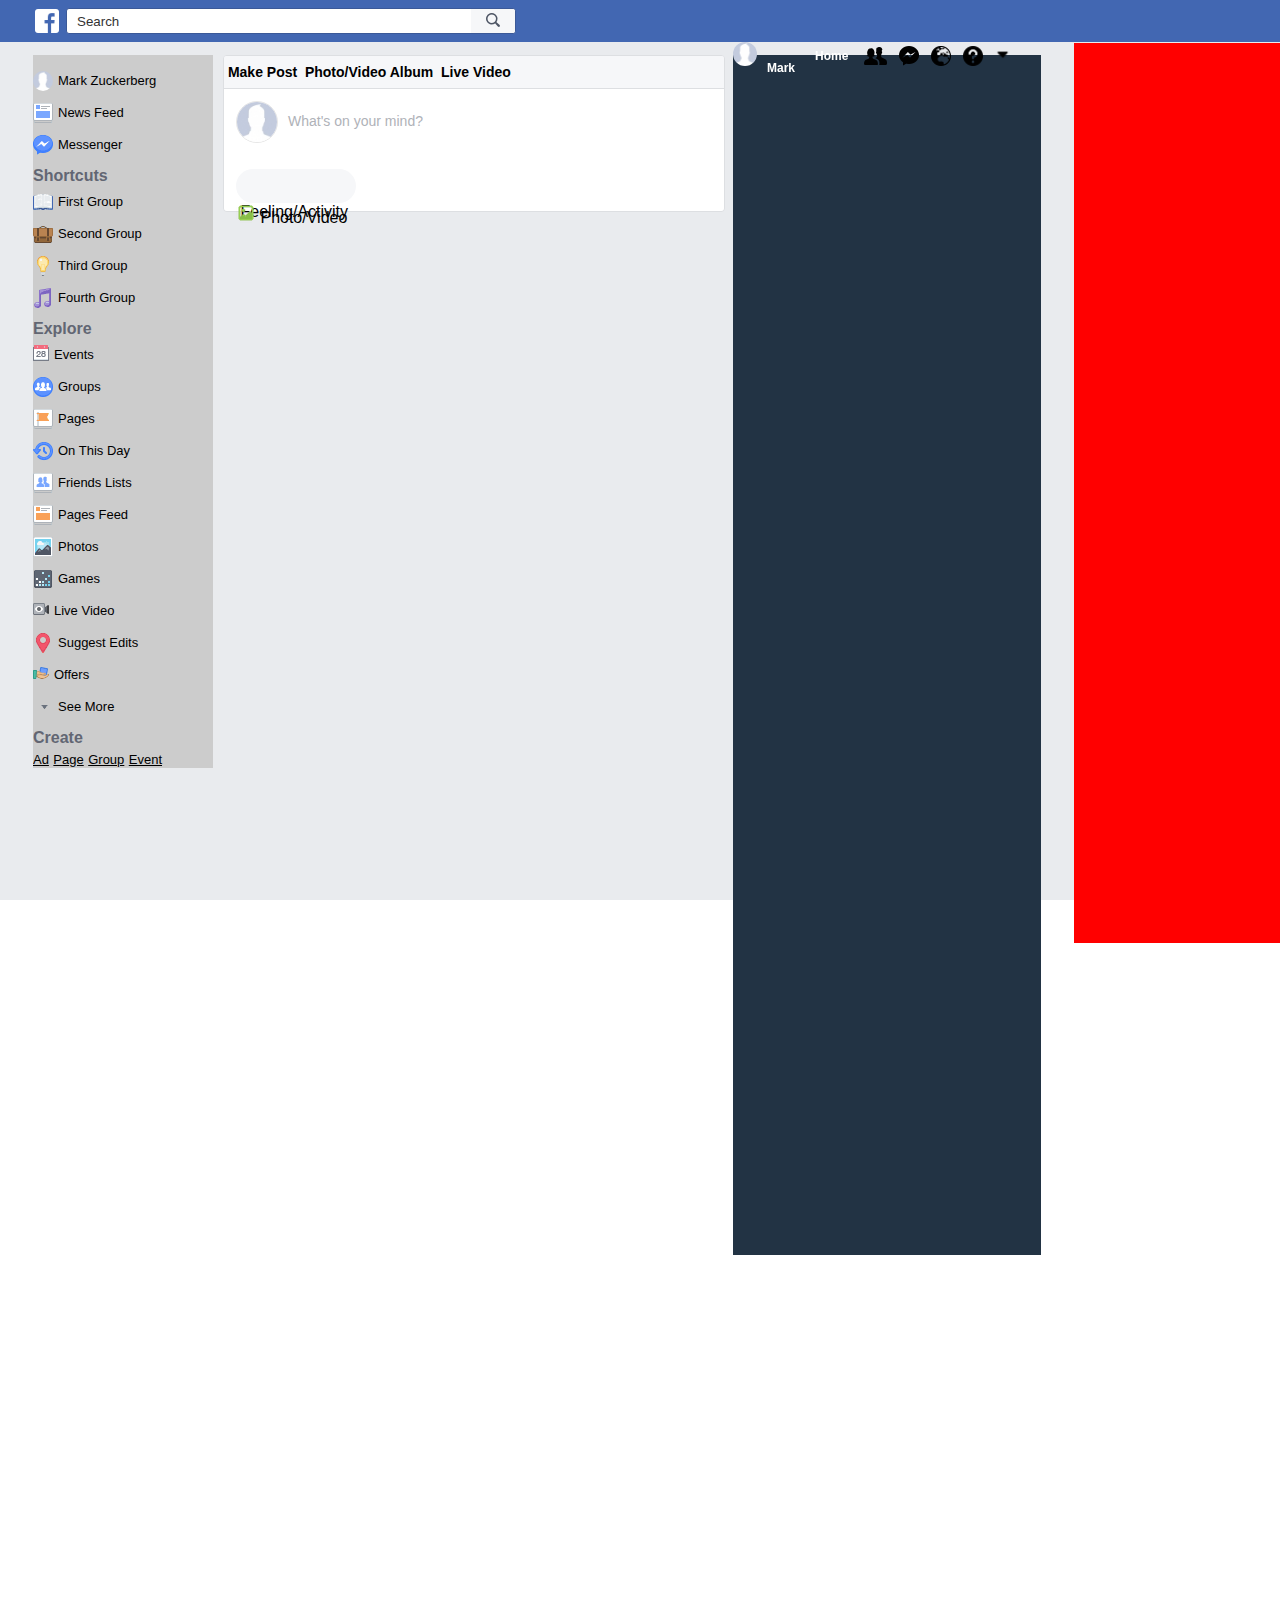
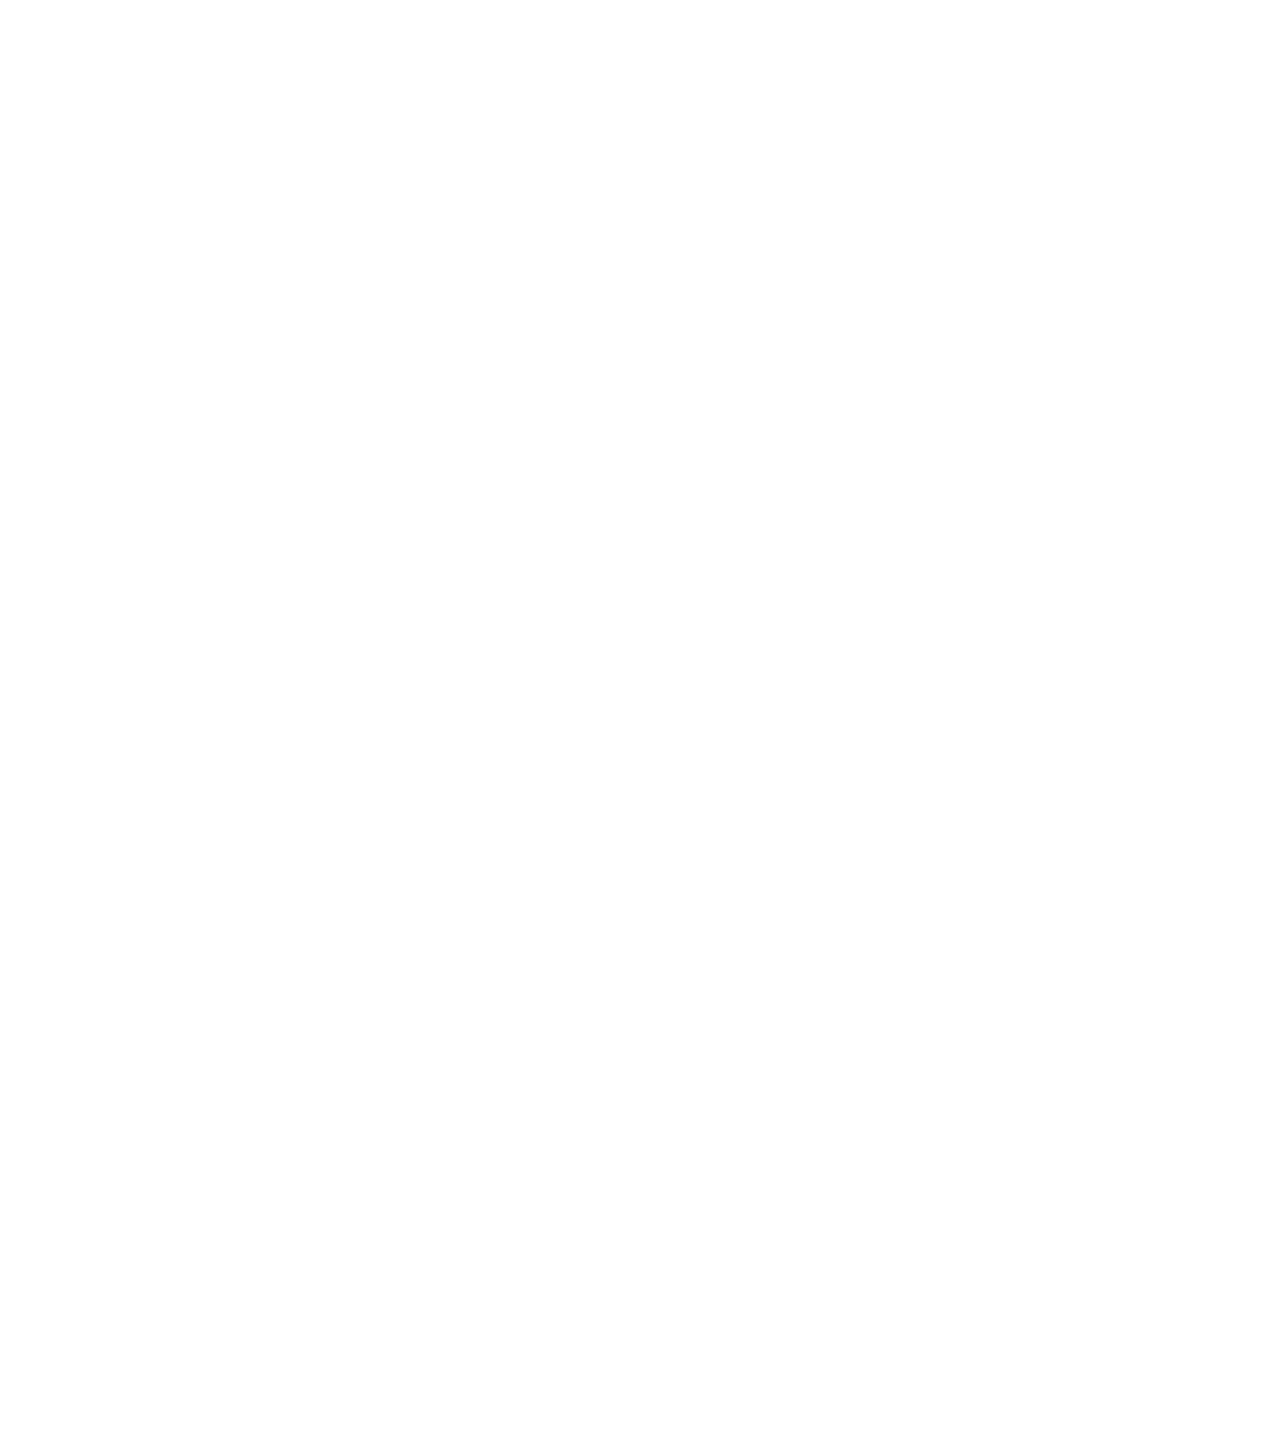
==== index.html @ d9927708 "Added styles to post composer" ====
﻿<!DOCTYPE html>
<html lang='en'>
<head>
  <link rel="stylesheet" type="text/css" href="styles/styles.css">
  <meta charset='UTF-8' />
  <script src="https://ajax.googleapis.com/ajax/libs/jquery/3.3.1/jquery.min.js"></script>  
  <title>Facebook Homepage</title>
</head>
<body onscroll="fixBlock()">
  <div class='page'>
    <div class='top-panel'>
      <div class='top-panel-wrapper'>
        <div class='top-panel-wrapper__content'>
          <div class='top-panel-wrapper__content-logo-search'>
            <div class="fb-icon">
              <div class='fb-icon-wrapper'>
                <a href="index.html">
                  <img id="FacebookLogo" class="icons" src='images/facebook_icon.png' />
                </a>
              </div>
            </div>
            <div class="search-bar">
              <div class='search-bar-wrapper'>
              <form>
                <input id="SearchField" type="text" class='search-bar__input' name="searchbar" value="Search">
                <button type="submit" id="SearchButton" class='search-bar__button'>
                  <img id="SearchIcon" src='images/search_icon.png' />
                </button>
              </form>
            </div>
          </div>
          </div>
          <div class="social">
            <div class='block-data'>
              <a href="profile.html" style="float: left;">
                <span class='profile'>
                  <img id="ProfilePhoto" class="profile-picture top-panel__profile-picture" src='images/profile_icon.jpg' />
                  <p id="ProfileName" class="top-panel__labels">Mark</p>
                </span>
              </a>
              <a href="index.html" class="top-panel__labels">
                Home
              </a>
            </div>
            <div id='ProfileConnections' class='block-data'>
              <img id="FriendsIcon" class="social-icons" src='images/friends_icon.png' />
              <img id="MessengerIcon" class="social-icons" src='images/messenger_icon.png' />
              <img id="NotificationsIcon" class="social-icons" src='images/notifications_icon.png' />
            </div>
            <div id='AdditionalInfo' class='block-data'>
              <img id="QuickHelpIcon" class="social-icons" src='images/help_icon.png' />
              <img id="TriangleIcon" class="social-icons" src='images/triangle_icon.png' />
            </div>
          </div>
        </div>
      </div>
    </div>
    <div class="page-wrapper">
      <div class="page-main">
        <div class="page-holder">
          <div class='side-menu'>
            <div class='side-menu-wrapper'>
              <div>
                <a href="profile.html">
                  <span class='profile'>
                    <img id="MenuProfilePhoto" class="profile-picture side-menu__profile-picture" src='images/profile_icon.jpg' />
                    <p id="ProfileFullName" class="side-menu__profile-name">Mark Zuckerberg</p>
                  </span>
                </a>
              </div>
              <div>
                <div class='news-feed'>
                  <a href="index.html">
                    <span class='side-menu__image-text-bundle'>
                      <img id="NewsFeedImg" src='images/news_feed_icon.png' />
                      <p id="NewsFeedTitle">News Feed</p>
                    </span>
                  </a>
                </div>
                <div class='side-menu__messenger'>
                  <a href="messenger.html">
                    <span class='side-menu__image-text-bundle'>
                      <img id="SideMenuMessengerImg" src='images/messenger_coloured_icon.png' />
                      <p id="SideMenuMessengerTitle">Messenger</p>
                    </span>
                  </a>
                </div>
              </div>
              <div class='groups'>
                <h4>Shortcuts</h4>
                <a href="group1.html">
                  <span class='side-menu__image-text-bundle'>
                    <img id="FirstGroupImg" src='images/first_group_icon.png' />
                    <p id="FirstGroupName">First Group</p>
                  </span>
                </a>
                <a href="group2.html">
                  <span class='side-menu__image-text-bundle'>
                    <img id="SecondGroupImg" src='images/second_group_icon.png' />
                    <p id="SecondGroupName">Second Group</p>
                  </span>
                </a>
                <a href="group3.html">
                  <span class='side-menu__image-text-bundle'>
                    <img id="ThirdGroupImg" src='images/third_group_icon.png' />
                    <p id="ThirdGroupName">Third Group</p>
                  </span>
                </a>
                <a href="group4.html">
                  <span class='side-menu__image-text-bundle'>
                    <img id="FourthGroupImg" src='images/fourth_group_icon.png' />
                    <p id="FourthGroupName">Fourth Group</p>
                  </span>
                </a>
              </div>
              <div class='explore'>
                <h4>Explore</h4>
                <a href="events.html">
                  <span class='side-menu__image-text-bundle'>
                    <img id="EventsImg" src='images/events_icon.png' />
                    <p id="EventsTitle">Events</p>
                  </span>
                </a>
                <a href="groups.html">
                  <span class='side-menu__image-text-bundle'>
                    <img id="GroupsImg" src='images/groups_icon.png' />
                    <p id="GroupsTitle">Groups</p>
                  </span>
                </a>
                <a href="pages.html">
                  <span class='side-menu__image-text-bundle'>
                    <img id="PagesImg" src='images/pages_icon.png' />
                    <p id="PagesTitle">Pages</p>
                  </span>
                </a>
                <a href="onthisday.html">
                  <span class='side-menu__image-text-bundle'>
                    <img id="OnThisDayImg" src='images/on_this_day_icon.png' />
                    <p id="OnThisDayTitle">On This Day</p>
                  </span>
                </a>
                <a href="friendslists.html">
                  <span class='side-menu__image-text-bundle'>
                    <img id="FriendsListsImg" src='images/friends_list_icon.png' />
                    <p id="FriendsListsTitle">Friends Lists</p>
                  </span>
                </a>
                <a href="pagesfeed.html">
                  <span class='side-menu__image-text-bundle'>
                    <img id="PagesFeedImg" src='images/pages_feed_icon.png' />
                    <p id="PagesFeedTitle">Pages Feed</p>
                  </span>
                </a>
                <a href="photos.html">
                  <span class='side-menu__image-text-bundle'>
                    <img id="PhotosImg" src='images/photos_icon.png' />
                    <p id="PhotosTitle">Photos</p>
                  </span>
                </a>
                <a href="games.html">
                  <span class='side-menu__image-text-bundle'>
                    <img id="GamesImg" src='images/games_icon.png' />
                    <p id="GamesTitle">Games</p>
                  </span>
                </a>
                <a href="livevideo.html">
                  <span class='side-menu__image-text-bundle'>
                    <img id="LiveVideoImg" src='images/live_video_icon.png' />
                    <p id="LiveVideoTitle">Live Video</p>
                  </span>
                </a>
                <a href="suggestedits.html">
                  <span class='side-menu__image-text-bundle'>
                    <img id="SuggestEditsImg" src='images/suggest_edits_icon.png' />
                    <p id="SuggestEditsTitle">Suggest Edits</p>
                  </span>
                </a>
                <a href="offers.html">
                  <span class='side-menu__image-text-bundle'>
                    <img id="OffersImg" src='images/offers_icon.png' />
                    <p id="OffersTitle">Offers</p>
                  </span>
                </a>
                <a href="">
                  <span class='side-menu__image-text-bundle'>
                    <img id="SeeMoreImg" src='images/triangle_menu_icon.png' />
                    <p id="SeeMoreTitle">See More</p>
                  </span>
                </a>
              </div>
              <div class='create'>
                <h4>Create</h4>
                <span>
                  <a href="createad.html">Ad</a>
                </span>
                <span>
                  <a href="createpage.html">Page</a>
                </span>
                <span>
                  <a href="creategroup.html">Group</a>
                </span>
                <span>
                  <a href="createevent.html">Event</a>
                </span>
              </div>
            </div>
          </div>
          <div class="scrollable-content">
            <div class='timeline'>
              <div id='PostComposer' class='post-composer'>
                <div id='ComposerBar'class='post-composer__top-bar'>
                  <span class='composertypes'>
                    <img id='MakePostImg' src='' />
                    <span id='MakePostTitle'>Make Post</span>
                  </span>
                  <span class='composertypes'>
                    <img id='PhotoVideoPostImg' src='' />
                    <span id='PhotoVideoPostTitle'>Photo/Video Album</span>
                  </span>
                  <span class='composertypes'>
                    <img id='LiveVideoPostImg' src='' />
                    <span id='LiveVideoPostTitle'>Live Video</span>
                  </span>
                </div>
                <div id='ComposerBody' class='post-composer__body'>
                  <div id='ComposerBodyTop' class='post-composer__body-top'>
                    <div id='ComposerProfilePicture' class='post-composer__body_profile-picture-holder'>
                      <a href="profile.html">
                        <img src="images/profile_icon.jpg" class='profile-picture post-composer__body_profile-picture' alt="profile_icon">
                      </a>
                    </div>
                    <div id='ComposerInput' class='post-composer__body-top__input'>
                      <div id='ComposerInputInitText' class='post-composer__body-top__input-wrapper'>
                        What's on your mind?
                      </div>
                      <div>
                      </div>
                    </div>
                  </div>
                  <div id='ComposerBodyBottom' class='post-composer__body-bottom'>
                    <div class='post-composer__body-bottom-wrapper'>
                      <div class='post-composer__body-bottom_photos-input'> 
                        <div class='post-composer__body-bottom_elem'>
                          <button id="ChoosePhotoVideoButton" class='post-composer__body-bottom_button' type="file" accept="video/*,  image/*"></button>
                            <span id='ChoosePhotoVideo'>
                              <img id='ChoosePhotoVideoImg' class='post-composer__body-bottom_button-img' src='images/image_icon.png' />
                              <span id='ChoosePhotoVideoTitle'>Photo/Video</span>
                            </span>
                          </button>
                        </div>
                      </div>
                      <div class='composerbottomtypes'>
                        <span id='ChooseFeelingActivity'>
                          <img id='ChooseFeelingActivityImg' src='' />
                          <span id='ChooseFeelingActivityTitle'>Feeling/Activity</span>
                        </span>
                      </div>
                      <div class='composerbottomtypes'>
                        <span id='ChooseElse'>
                          <img id='ChooseElseImg' src='' />
                        </span>
                      </div>
                    </div>
                  </div>
                </div>
              </div>
            </div>
            <div class="commercials">
              <div class="commercials-wrapper">
              </div>
            </div>
          </div>
        </div>
      </div>
      <div class='page-chat'>
      </div>
    </div>
  </div>
  <script type="text/javascript" src="scripts.js"></script>  
</body>
</html>
---- styles/styles.css ----
html, body{
	margin: 0;
	padding: 0;
	height: 100%;
	width: 100%;
	left:0;
	right: 0;
	top: 0;
	bottom: 0;
	color: black;
	font-family: Helvetica, Arial, sans-serif;	
}

.page{
	width: 100%;
	height: 100%;
	position: absolute;
	background-color: #e9ebee;
}

.top-panel{
	height: 42px;
	width: 100%;
	background-color: #4267b2;
	position: fixed;
	z-index: 10;
	
}

.top-panel-wrapper{
	height: 42px;	
	padding-right: 206px;
}

.top-panel-wrapper__content{
	margin: 0 auto;
	height: 42px;
	width: 1008px;
}

.top-panel-wrapper__content-logo-search{
	position: relative;
	display: block;
	width: calc( 1008px - 308px );
	height: 42px;
}

.fb-icon{
	float: left;	
	position: relative;
	display: block;
	margin: 7px 5px 7px 0;
}

.fb-icon img{
	margin: 2px;
	width: 24px;
	height: 24px;
}

.search-bar{	
	float: left;
	display: block;
	width: calc( 1008px - 308px - 32px - 1px );
}

.search-bar-wrapper{
	margin-top: 0;
	margin-left: 0;
	padding-left: 5px;
	padding-right: 46px;
	height: 26px;
	width: auto;
	min-width: 150px;
	max-width: 450px;
	background-color: #fff;
	border: 1px solid #3b5998;
	border-radius: 3px;
	box-sizing: border-box;
	overflow: hidden;
	position: relative;
	top: 8px;
}

.search-bar__input{
	position: relative;
	display: block;
	height: 24px;	
	cursor: text;
	overflow: hidden;
	padding: 0;
	border: none;
	top: 0;
	bottom: 0;
	left: 0;
	width: 100%;
	text-indent: 5px;
	color: #333;
	
}

.search-bar__button{
	position: absolute;
	display: block;
	height: 24px;
	padding: 0 15px;
	border: none;
	border-radius: 0 2px 2px 0;
	cursor: pointer;
	right: 0;
	top: 0;
	bottom: 0;
	background: #f6f7f9;
}

.icons{
	border-radius: 3px
}

.social{
	float: right;
	position: relative;
	display: block;
	width: 308px;
	height: 42px;
	top: 0;
	right: 0;
}

.profile-picture{
	float: left;
	display: block;
	position: relative;
	border-radius: 50%;	
}

.top-panel__profile-picture{
	width: 24px;
	height: 24px;
}

.social-icons{
	float: left;
	border-radius: 3px;
	padding-left: 6px;
	padding-right: 6px;
	padding-top: 4px;
	position: relative;
	vertical-align: middle;
}

.profile-name{
	font-size: 16px;
	display: inline;
	color: white;
}

.top-panel__labels{
	float: left; 
	color: white;
  display: inline-block;
  font-size: 12px;
  font-weight: bold;
  height: 27px;
  line-height: 28px;
  padding: 0 10px 1px;
  text-decoration: none;
}

.profile{
	width: 100%;
  display: inline-block;
}

.block-data{
	float: left;
	display: inline-block;
}

.side-menu{
	position: relative;
	width: 180px;
	display: block;
}

.side-menu-wrapper{
	width:180px;
	padding-top: 12px;
	position: fixed;
	background: #ccc;
	float: left;
}

.side-menu__profile{
	height: 28px;
}

.side-menu-wrapper img{
	float: left;
	display: inline;
	padding-top: 4px;
	padding-bottom: 4px;
}

.side-menu-wrapper p{
	display: table-cell;
	text-align: center;	
	vertical-align: middle;
	margin: 0;
	padding-left: 5px;
	line-height: 28px;	
	font-size: 13px;
}

.side-menu-wrapper a{
	color: black;
	font-size: 13px;
}

.side-menu-wrapper h4{
	margin: 0;
	line-height: 17px;
	padding-top: 4px;
	padding-bottom: 4px;
	color: #626673;
}

.side-menu__profile-picture{
	width: 20px;
	height: 20px;
}

.side-menu__image-text-bundle{
	width: 100%;
  display: inline-block;
}

.main-content{
	border-left: 0;
}

.page-chat{
	top: 43px;
	height: 100%;
	width: 206px;
	background: red;
	display: block;
	position: fixed !important;
	right: 0;
}

.page-wrapper{
	padding-top: 43px;
	padding-right: 206px;	
	height: 100%;
}

.page-main{
	height: 100%;
	margin: 0 auto;
	width: 1008px !important;
	display: block;
}

.page-holder{
	display: block;
	position: relative;
	margin-top: 12px;
}

.scrollable-content{
	position: absolute;
	left: 180px;
	top: 0;	
	width: 828px;
}

.commercials{
	width: 308px;
	float: left;
	display: block;	
}

.commercials-wrapper{
	width: 308px;
	height: 1200px;
	background: #234;
}

.timeline{
	width: 500px;
	height: 3000px;
	float: left;
	margin: 0 10px;
}

.post-composer{
	position: relative;
	display: block;
	width: 500px;
	height: 155px;
	border: 1px solid #dddfe2;
	border-radius: 4px;
	top: 0;
	margin-bottom: 10px;
}

.post-composer__top-bar{
	display: block;
	position: relative;
	padding: 8px 0;
	width: 100%;
	height: 16px;
	border-radius: 2px 2px 0 0;
	font-weight: bold;
	font-size: 14px;
	background-color: #f6f7f9;
	border-bottom: 1px solid #dddfe2;
}

.post-composer__body{
	display: block;
	position: relative;
	width: 100%;
	height: calc( 155px - 33px );
	margin: 0;
	padding: 0;
	border-radius: 0 0 3px 3px;
	background-color: white; 
}

.post-composer__body-top{
	display: block;
	position: relative;
	width: 100%;
	height: 72px;
	margin: 0;
	padding: 0;
}

.post-composer__body_profile-picture-holder{
	float: left;
	display: block;
	position: relative;
	width: 40px;
	height: 40px;
	margin: 12px 0 0 12px;	
}

.post-composer__body_profile-picture{
	display: block;
	position: relative;
	width: 40px;
	height: 40px;
	border: 1px solid rgba(0, 0, 0, .1);
}

.fix-commercials-wrapper{
	position: fixed;
	top: calc( 100% - 1200px );
}

.post-composer__body-top__input{
	float: left;
	display: block;
	position: relative;
	height: 100%;
	width: calc( 500px - 40px - 12px );
	right: 0;
}

.post-composer__body-top__input-wrapper{
	font-size: 14px;
	height: calc( 72px - 23px - 12px);
	line-height: 18px;
	padding: 23px 12px 12px 12px;
	color: #afb2b8;
	cursor: text;
}

.post-composer__body-bottom{
	display: block;
	position: relative;
	width: 100%;
	height: calc( 155px - 33px - 72px );
}

.post-composer__body-bottom-wrapper{
	display: block;
	position: relative;
	margin: 0 auto;
	padding: 8px 0;
	height: calc( 155px - 33px - 72px - 8px - 8px);
	width: calc( 500px - 12px - 12px );
}

.post-composer__body-bottom_elem{
	display: block;
	position: relative;
}

.post-composer__body-bottom_button{
	position: relative;
	display: block;
	height: 34px;
	width: 100%;
	border-radius: 18px;
	border: none;
	cursor: pointer;
	top: 0;
	bottom: 0;
	background: #f6f7f9;
}

.post-composer__body-bottom_photos-input{
	display: block;
	position: relative;
	height: 34px;
	width: 120px;
}

.post-composer__body-bottom_button-img{

}

@media screen and (max-width: 1238px){
	.page-chat{
		display: none;
	}
	.page-main{
		padding-right: 0;
	}
	.page-wrapper{
		padding-right: 0;
	}
	.top-panel-wrapper{
		padding-right: 0;		
	}
}


@media screen and (max-width: 1008px){
	.side-menu-wrapper{
		position: relative;;
	}
	.commercials-wrapper{
		position: relative;;
	}
}
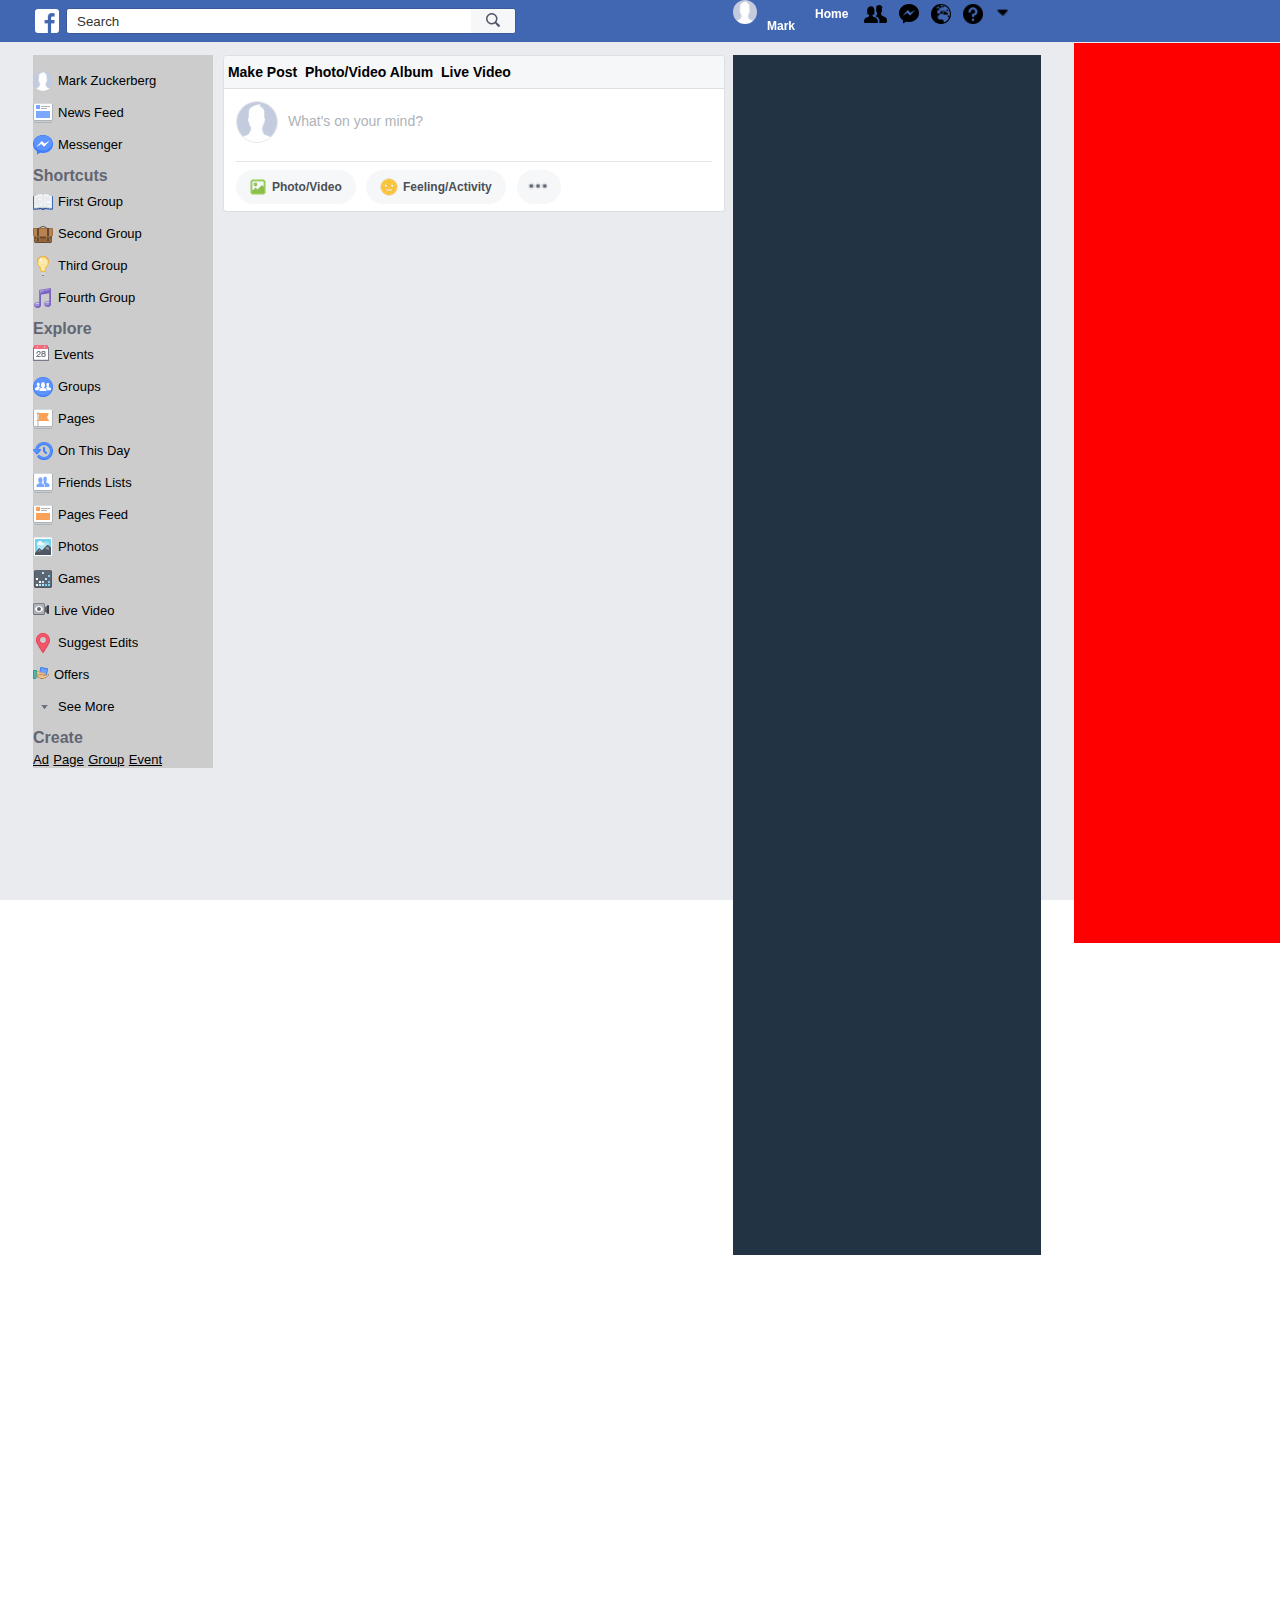
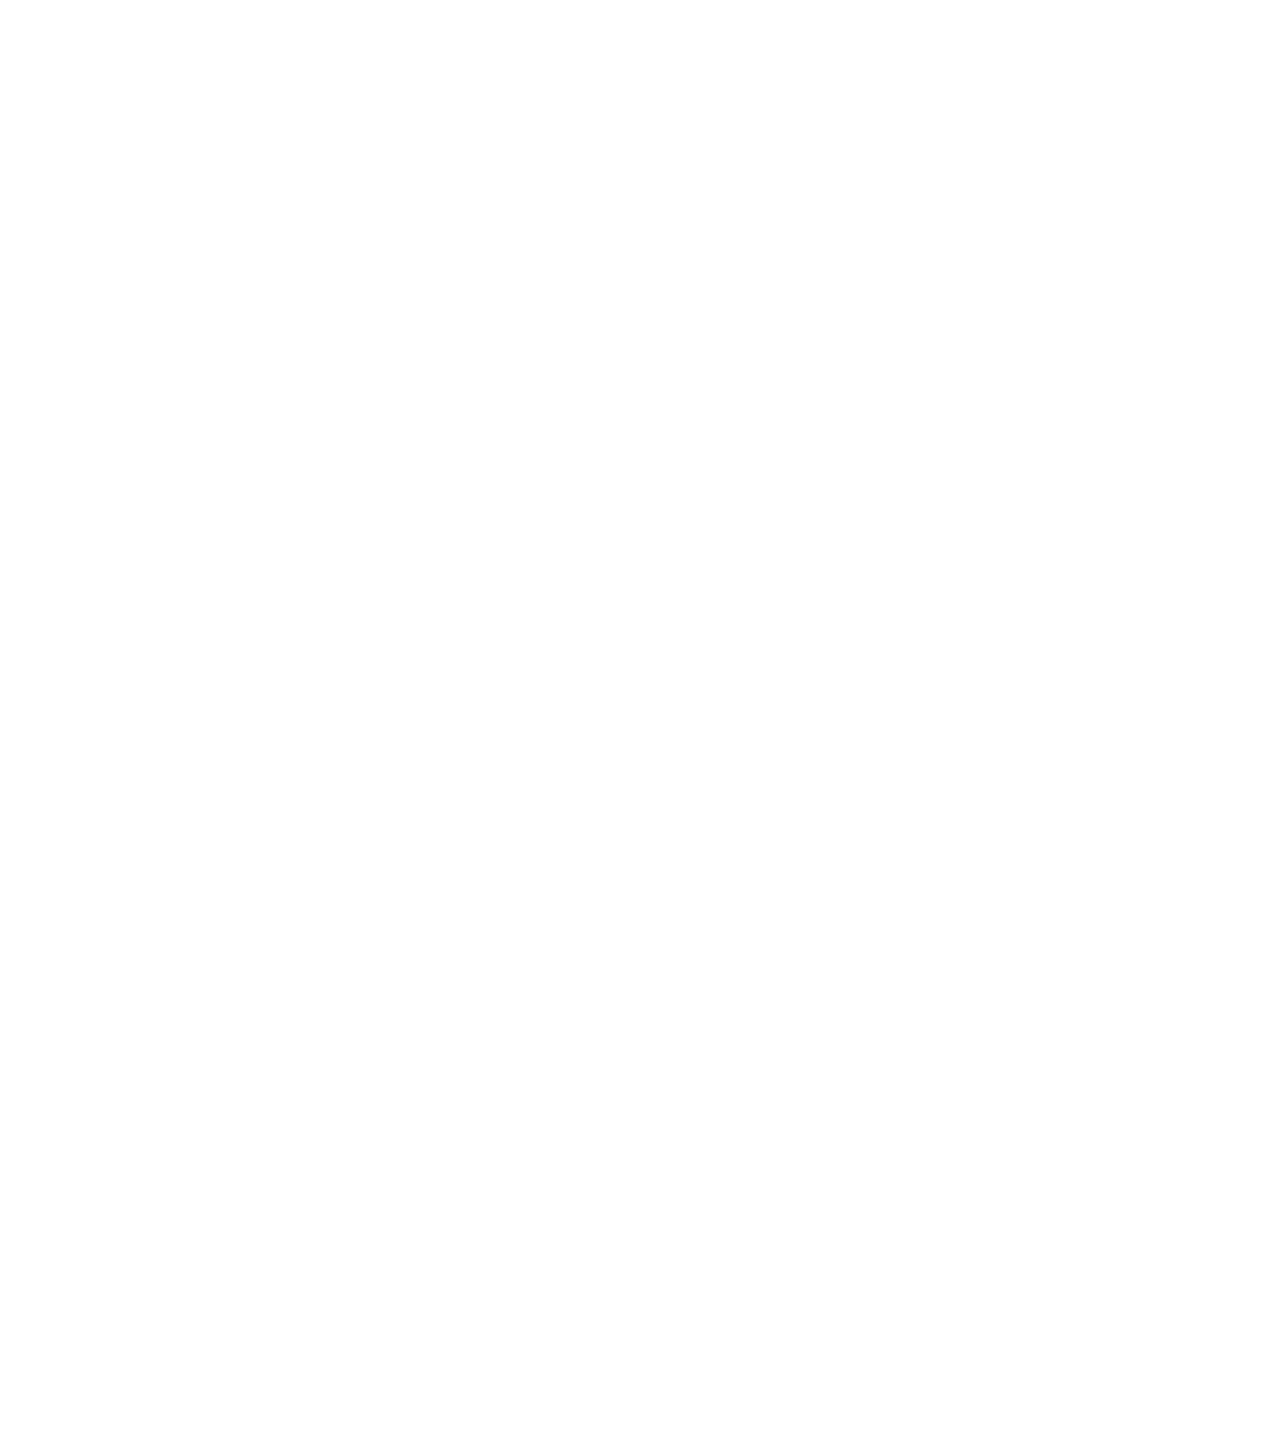
==== commit b8e13f1c: "Added feeling icon" ====
--- a/index.html
+++ b/index.html
@@ -241,24 +241,32 @@
                     <div class='post-composer__body-bottom-wrapper'>
                       <div class='post-composer__body-bottom_photos-input'> 
                         <div class='post-composer__body-bottom_elem'>
-                          <button id="ChoosePhotoVideoButton" class='post-composer__body-bottom_button' type="file" accept="video/*,  image/*"></button>
-                            <span id='ChoosePhotoVideo'>
+                          <button id="ChoosePhotoVideoButton" class='post-composer__body-bottom_button' type="file" accept="video/*,  image/*">
+                            <span id='ChoosePhotoVideo' class='post-composer__body-bottom_button-content'>
                               <img id='ChoosePhotoVideoImg' class='post-composer__body-bottom_button-img' src='images/image_icon.png' />
-                              <span id='ChoosePhotoVideoTitle'>Photo/Video</span>
+                              <span id='ChoosePhotoVideoTitle' class='post-composer__body-bottom_button-text' >Photo/Video</span>
                             </span>
                           </button>
                         </div>
                       </div>
-                      <div class='composerbottomtypes'>
-                        <span id='ChooseFeelingActivity'>
-                          <img id='ChooseFeelingActivityImg' src='' />
-                          <span id='ChooseFeelingActivityTitle'>Feeling/Activity</span>
-                        </span>
-                      </div>
-                      <div class='composerbottomtypes'>
-                        <span id='ChooseElse'>
-                          <img id='ChooseElseImg' src='' />
-                        </span>
+                      <div class='post-composer__body-bottom_feelings-input'>
+                        <div class='post-composer__body-bottom_elem'>
+                          <button id="ChooseFeelingActivityButton" class='post-composer__body-bottom_button'>
+                            <span id='ChooseFeelingActivity' class='post-composer__body-bottom_button-content'>
+                              <img id='ChooseFeelingActivityImg' class='post-composer__body-bottom_button-img' src='images/feeling_icon.png' />
+                              <span id='ChooseFeelingActivityTitle' class='post-composer__body-bottom_button-text' >Feeling/Activity</span>
+                            </span>
+                          </button>
+                        </div>
+                      </div>
+                      <div class='post-composer__body-bottom_else-input'>
+                        <div class='post-composer__body-bottom_elem'>
+                            <button id="ChooseElseButton" class='post-composer__body-bottom_button'>
+                              <span id='ChooseElse' class='post-composer__body-bottom_button-content'>
+                                <img id='ChooseElseImg' class='post-composer__body-bottom_button-img' src='images/dots_icon.png' />
+                              </span>
+                            </button>
+                          </div>
                       </div>
                     </div>
                   </div>
--- a/styles/styles.css
+++ b/styles/styles.css
@@ -36,6 +36,7 @@
 	margin: 0 auto;
 	height: 42px;
 	width: 1008px;
+	position: relative;
 }
 
 .top-panel-wrapper__content-logo-search{
@@ -118,12 +119,11 @@
 }
 
 .social{
-	float: right;
-	position: relative;
+	position: absolute;
 	display: block;
 	width: 308px;
 	height: 42px;
-	top: 0;
+	top: 0px;
 	right: 0;
 }
 
@@ -392,15 +392,51 @@
 	padding: 8px 0;
 	height: calc( 155px - 33px - 72px - 8px - 8px);
 	width: calc( 500px - 12px - 12px );
+	border-top: 1px solid rgba(0, 0, 0, .1);
+}
+
+.post-composer__body-bottom_photos-input{
+	display: inline-block;
+	position: relative;
+	height: 34px;
+	width: 120px;
+	margin-right: 6px;
+}
+
+.post-composer__body-bottom_feelings-input{
+	display: inline-block;
+	position: relative;
+	height: 34px;
+	width: 140px;
+	margin-right: 6px;
+}
+
+.post-composer__body-bottom_else-input{
+	display: inline-block;
+	position: relative;
+	height: 34px;
+	width: 44px;
+	margin-right: 6px;
 }
 
 .post-composer__body-bottom_elem{
 	display: block;
 	position: relative;
+	height: 100%;
+	width: 100%;
+}
+
+.post-composer__body-bottom_button-content{
+	display: block;
+	position: absolute;
+	height: 100%;
+	width: calc( 100% - 6px - 6px - 10px );
+	top: 0;
+	left: 10px;
 }
 
 .post-composer__body-bottom_button{
-	position: relative;
+	position: absolute;
 	display: block;
 	height: 34px;
 	width: 100%;
@@ -412,15 +448,25 @@
 	background: #f6f7f9;
 }
 
-.post-composer__body-bottom_photos-input{
-	display: block;
-	position: relative;
+.post-composer__body-bottom_button-img{
+	display: inline-block;
+	position: relative;
+	height: 20px;
+	width: 20px;
+	top: calc( (34px - 20px) / 2 - 1px );
+}
+.post-composer__body-bottom_button-text{
+	display: inline-block;
 	height: 34px;
-	width: 120px;
-}
-
-.post-composer__body-bottom_button-img{
-
+	line-height: 34px;
+	box-sizing: border-box;
+    color: #4b4f56;
+    font-weight: 600;
+    overflow: hidden;
+    text-overflow: ellipsis;
+    vertical-align: middle;
+    white-space: nowrap;
+	font-size: 12px; 
 }
 
 @media screen and (max-width: 1238px){
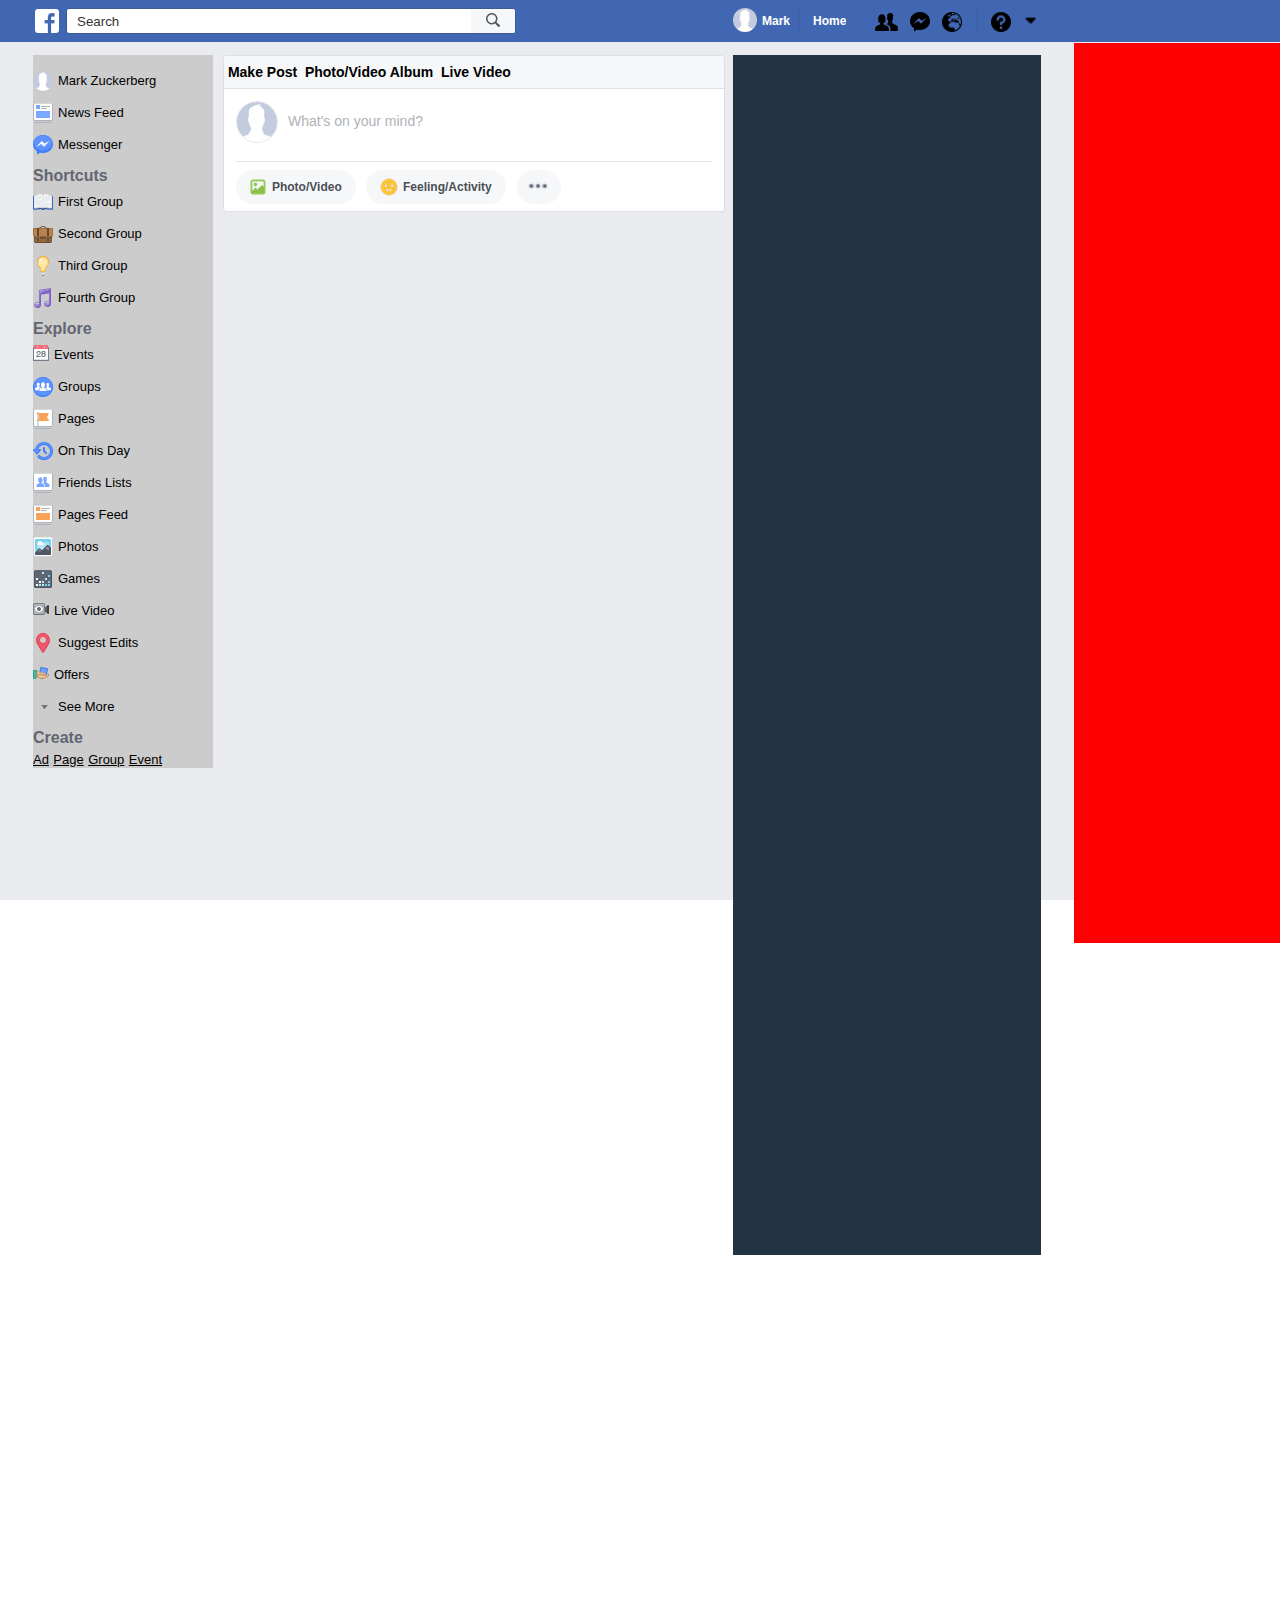
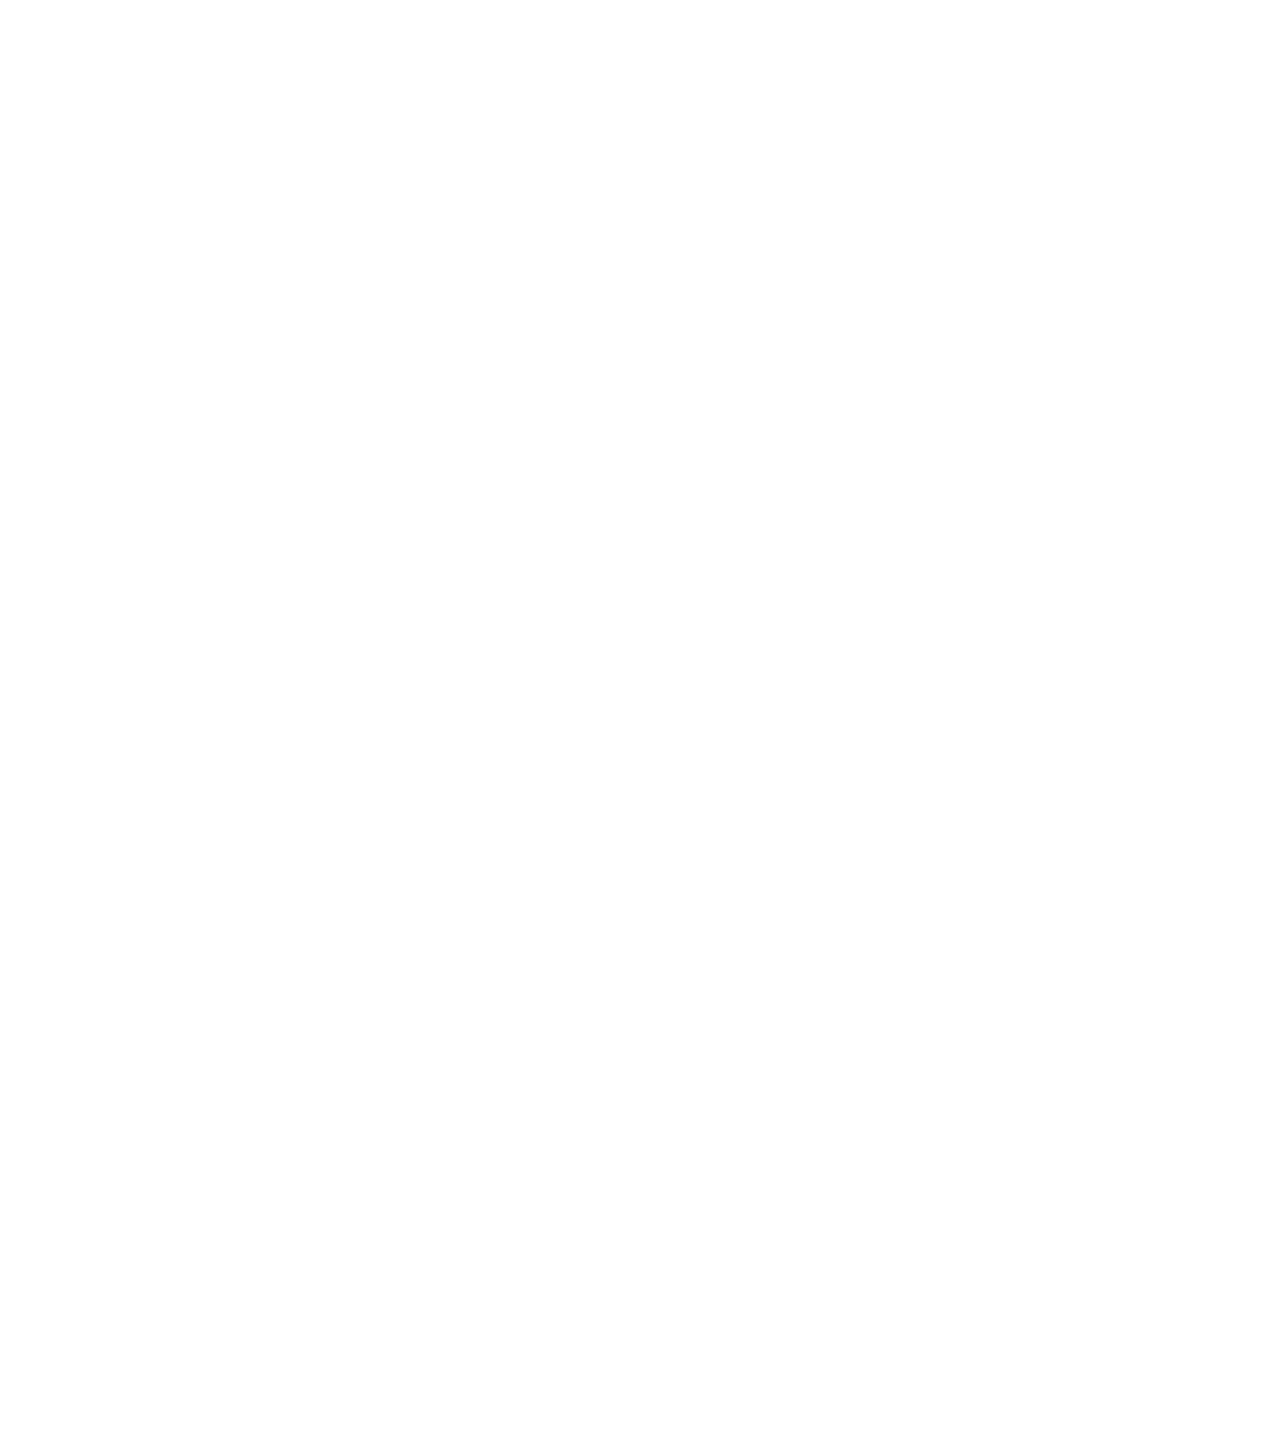
==== commit 8bdb3ed9: "Fixed nav-bar right side" ====
--- a/index.html
+++ b/index.html
@@ -31,25 +31,35 @@
           </div>
           </div>
           <div class="social">
-            <div class='block-data'>
-              <a href="profile.html" style="float: left;">
-                <span class='profile'>
-                  <img id="ProfilePhoto" class="profile-picture top-panel__profile-picture" src='images/profile_icon.jpg' />
-                  <p id="ProfileName" class="top-panel__labels">Mark</p>
-                </span>
-              </a>
-              <a href="index.html" class="top-panel__labels">
-                Home
-              </a>
-            </div>
-            <div id='ProfileConnections' class='block-data'>
-              <img id="FriendsIcon" class="social-icons" src='images/friends_icon.png' />
-              <img id="MessengerIcon" class="social-icons" src='images/messenger_icon.png' />
-              <img id="NotificationsIcon" class="social-icons" src='images/notifications_icon.png' />
-            </div>
-            <div id='AdditionalInfo' class='block-data'>
-              <img id="QuickHelpIcon" class="social-icons" src='images/help_icon.png' />
-              <img id="TriangleIcon" class="social-icons" src='images/triangle_icon.png' />
+            <div class='social__profile-navigation block-data'>
+              <div class='social__profile-navigation_profile-name'>
+                <a href="profile.html" class='social__profile-navigation_profile-name-wrapper'>
+                  <span class='profile social__profile-navigation_profile-name-info'>
+                    <img id="ProfilePhoto" class="profile-picture top-panel__profile-picture" src='images/profile_icon.jpg' />
+                    <p id="ProfileName" class="top-panel__labels">Mark</p>
+                  </span>
+                </a>
+              </div>
+              <div class='social__profile-navigation_home-label'>
+                <div class='social__profile-navigation_home-label-wrapper'>
+                  <a href="index.html" class="top-panel__labels">
+                    Home
+                  </a>
+                </div>
+              </div>
+            </div>
+            <div id='ProfileConnections' class='social__profile-connections block-data'>
+              <div class='social__profile-connections-wrapper' >
+                <img id="FriendsIcon" class="social-icons" src='images/friends_icon.png' />
+                <img id="MessengerIcon" class="social-icons" src='images/messenger_icon.png' />
+                <img id="NotificationsIcon" class="social-icons" src='images/notifications_icon.png' />
+              </div>
+            </div>
+            <div id='AdditionalInfo' class='social__profile-quick-help block-data'>
+              <div class='social__profile-quick-help-wrapper'>
+                <img id="QuickHelpIcon" class="social-icons" src='images/help_icon.png' />
+                <img id="TriangleIcon" class="social-icons social-icons__tirangle" src='images/triangle_icon.png' />
+              </div>
             </div>
           </div>
         </div>
--- a/styles/styles.css
+++ b/styles/styles.css
@@ -137,10 +137,12 @@
 .top-panel__profile-picture{
 	width: 24px;
 	height: 24px;
+	margin-top: 1px;
 }
 
 .social-icons{
 	float: left;
+	margin-top: 1px;
 	border-radius: 3px;
 	padding-left: 6px;
 	padding-right: 6px;
@@ -159,12 +161,19 @@
 	float: left; 
 	color: white;
   display: inline-block;
+	box-sizing: border-box;
+	margin: 0 auto;
+	padding-left: 5px; 
   font-size: 12px;
-  font-weight: bold;
-  height: 27px;
+	font-weight: bold;
+	text-align: center;		
+  height: 28px;
   line-height: 28px;
-  padding: 0 10px 1px;
-  text-decoration: none;
+	text-decoration: none;
+  overflow: hidden;
+  text-overflow: ellipsis;
+  vertical-align: middle;
+	white-space: nowrap;
 }
 
 .profile{
@@ -174,7 +183,86 @@
 
 .block-data{
 	float: left;
-	display: inline-block;
+	display: block;
+	position: relative;
+	height: 42px;
+	padding: 0 8px 0 8px;
+}
+
+.social__profile-navigation{
+	position: relative;;
+	padding-left: 0;
+	width: 120px;	
+}
+
+.social__profile-navigation_profile-name{
+	position: relative;
+	display: block;
+	float: left;
+	height: 43px;
+	width: 65px;
+	margin: 0;
+	padding: 0;
+}
+
+.social__profile-navigation_profile-name-wrapper{
+	margin: 0;
+	padding: 0;
+	width: 100%;
+	height: 42px;
+}
+
+.social__profile-navigation_profile-name-info{
+	position: relative;
+	display: block;
+	height: 28px;
+	margin: 7px 0 7px 0;
+	border-right: 1px solid rgba(0, 0, 0, .1);	
+}
+
+.social__profile-navigation_home-label{
+	position: relative;
+	display: block;
+	float: left;
+	height: 28px;
+	width: calc( 120px - 65px );
+	margin: 7px 0 7px 0;
+}
+
+.social__profile-navigation_home-label-wrapper{
+	padding-left: 10px 		
+}
+
+.social__profile-connections{
+	position: relative;;
+	width: 100px;
+}
+
+.social__profile-connections-wrapper{
+	display: block;
+	position: relative;
+	height: 28px;
+	width: 108px;
+	margin: 7px 0 7px 0;
+	border-right: 1px solid rgba(0, 0, 0, .1);		
+}
+
+.social__profile-quick-help{
+	position: relative;;
+	width: calc( 308px - 120px - 8px - 100px - 8px - 8px - 8px );
+	padding-right: 0;
+}
+
+.social__profile-quick-help-wrapper{
+	display: block;
+	position: relative;
+	height: 28px;
+	width: 100%;
+	margin: 7px 0 7px 0;
+}
+
+.social-icons__tirangle{
+	padding-right: 0;
 }
 
 .side-menu{
@@ -460,12 +548,12 @@
 	height: 34px;
 	line-height: 34px;
 	box-sizing: border-box;
-    color: #4b4f56;
-    font-weight: 600;
-    overflow: hidden;
-    text-overflow: ellipsis;
-    vertical-align: middle;
-    white-space: nowrap;
+  color: #4b4f56;
+  font-weight: 600;
+  overflow: hidden;
+  text-overflow: ellipsis;
+  vertical-align: middle;
+  white-space: nowrap;
 	font-size: 12px; 
 }
 
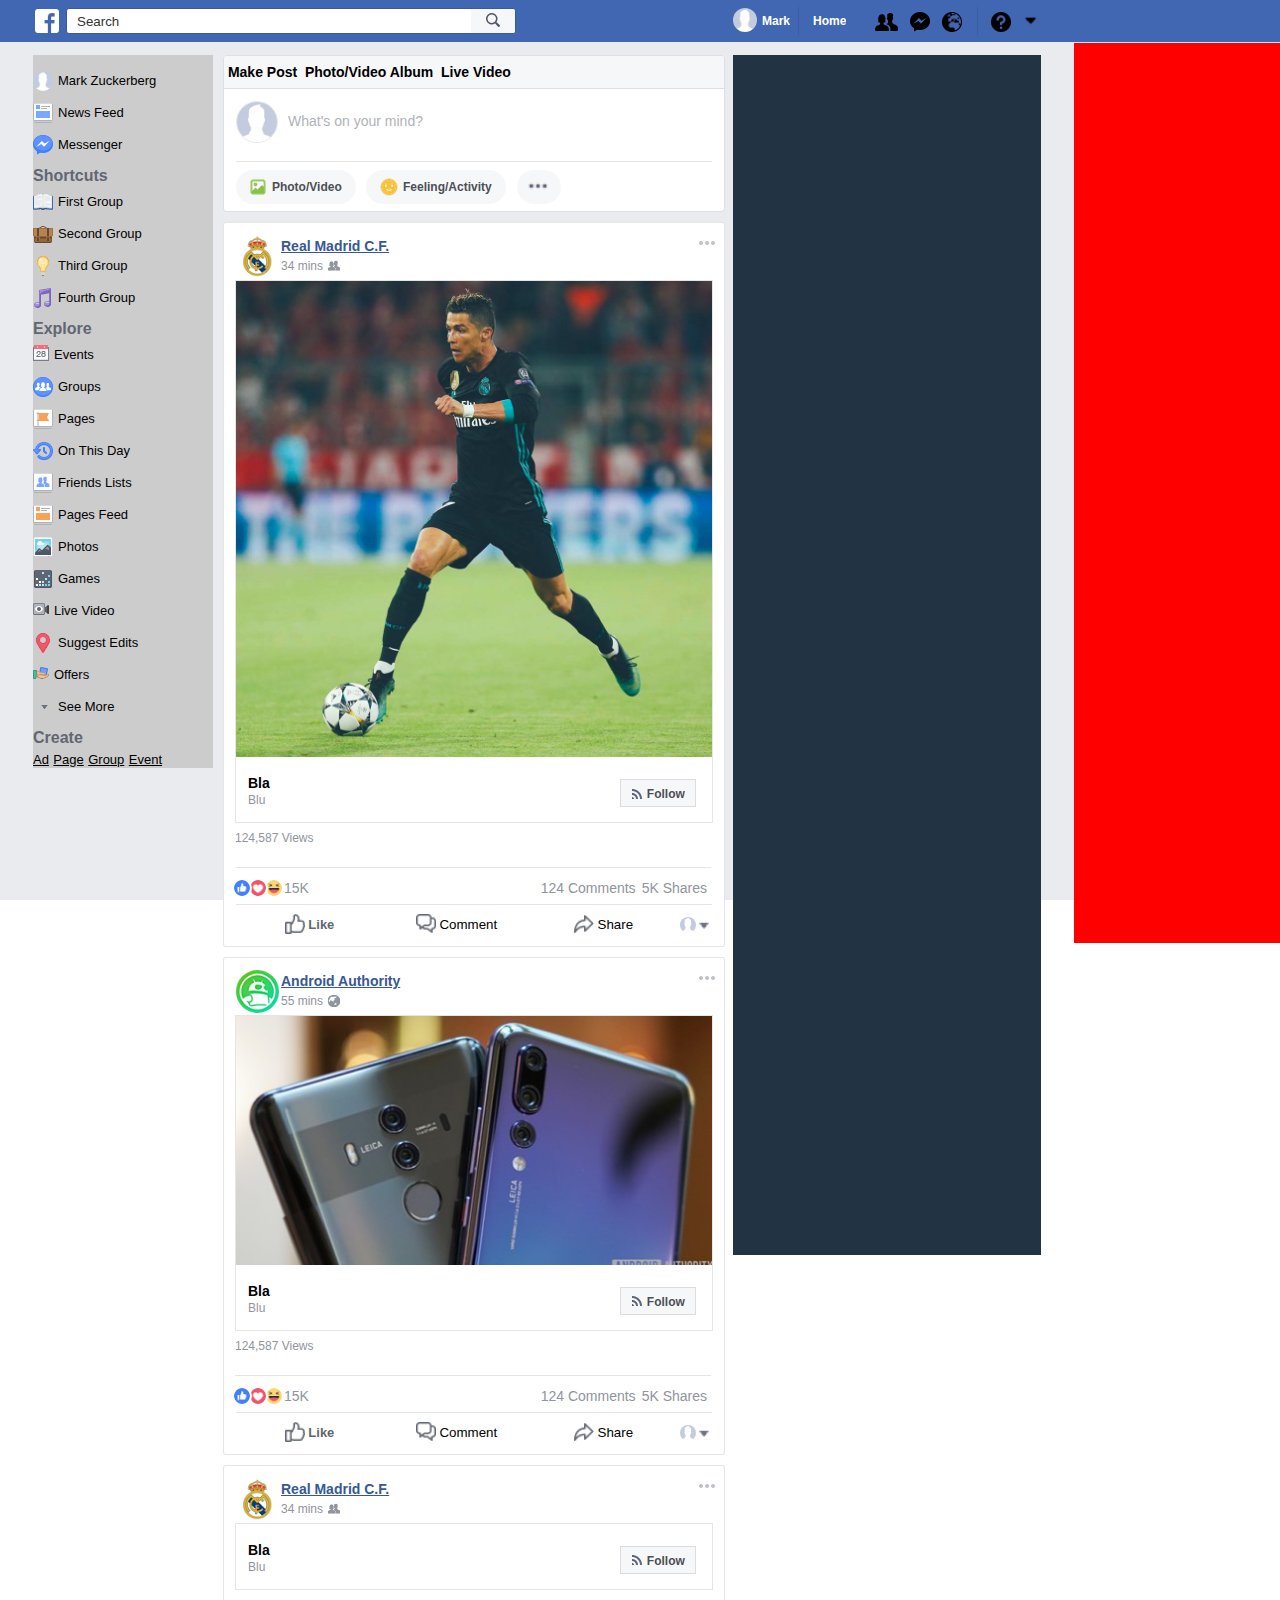
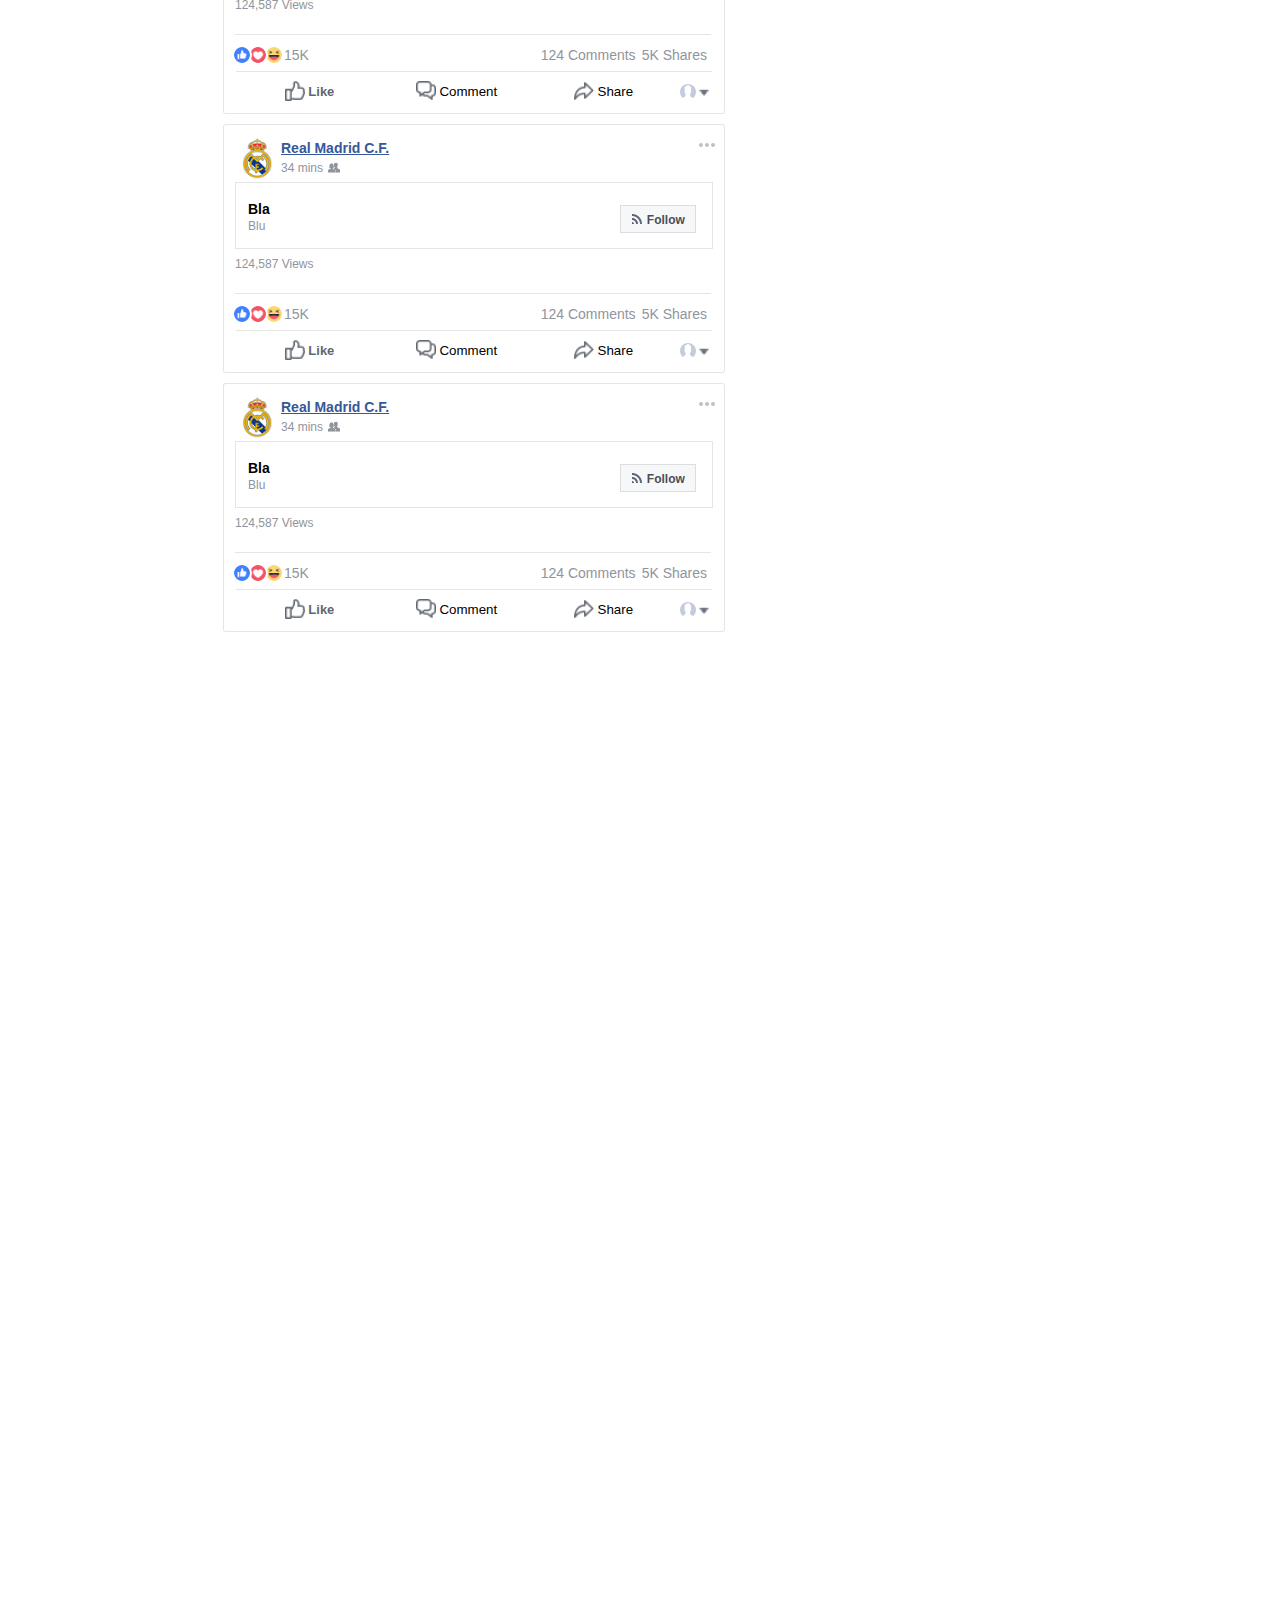
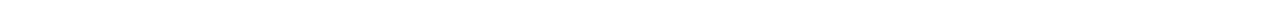
==== commit ed12155a: "Added posts" ====
--- a/index.html
+++ b/index.html
@@ -3,7 +3,7 @@
 <head>
   <link rel="stylesheet" type="text/css" href="styles/styles.css">
   <meta charset='UTF-8' />
-  <script src="https://ajax.googleapis.com/ajax/libs/jquery/3.3.1/jquery.min.js"></script>  
+  <script src="https://ajax.googleapis.com/ajax/libs/jquery/3.3.1/jquery.min.js"></script>
   <title>Facebook Homepage</title>
 </head>
 <body onscroll="fixBlock()">
@@ -21,14 +21,14 @@
             </div>
             <div class="search-bar">
               <div class='search-bar-wrapper'>
-              <form>
-                <input id="SearchField" type="text" class='search-bar__input' name="searchbar" value="Search">
-                <button type="submit" id="SearchButton" class='search-bar__button'>
-                  <img id="SearchIcon" src='images/search_icon.png' />
-                </button>
-              </form>
+                <form>
+                  <input id="SearchField" type="text" class='search-bar__input' name="searchbar" value="Search">
+                  <button type="submit" id="SearchButton" class='search-bar__button'>
+                    <img id="SearchIcon" src='images/search_icon.png' />
+                  </button>
+                </form>
+              </div>
             </div>
-          </div>
           </div>
           <div class="social">
             <div class='social__profile-navigation block-data'>
@@ -49,7 +49,7 @@
               </div>
             </div>
             <div id='ProfileConnections' class='social__profile-connections block-data'>
-              <div class='social__profile-connections-wrapper' >
+              <div class='social__profile-connections-wrapper'>
                 <img id="FriendsIcon" class="social-icons" src='images/friends_icon.png' />
                 <img id="MessengerIcon" class="social-icons" src='images/messenger_icon.png' />
                 <img id="NotificationsIcon" class="social-icons" src='images/notifications_icon.png' />
@@ -218,7 +218,7 @@
           <div class="scrollable-content">
             <div class='timeline'>
               <div id='PostComposer' class='post-composer'>
-                <div id='ComposerBar'class='post-composer__top-bar'>
+                <div id='ComposerBar' class='post-composer__top-bar'>
                   <span class='composertypes'>
                     <img id='MakePostImg' src='' />
                     <span id='MakePostTitle'>Make Post</span>
@@ -249,12 +249,12 @@
                   </div>
                   <div id='ComposerBodyBottom' class='post-composer__body-bottom'>
                     <div class='post-composer__body-bottom-wrapper'>
-                      <div class='post-composer__body-bottom_photos-input'> 
+                      <div class='post-composer__body-bottom_photos-input'>
                         <div class='post-composer__body-bottom_elem'>
                           <button id="ChoosePhotoVideoButton" class='post-composer__body-bottom_button' type="file" accept="video/*,  image/*">
                             <span id='ChoosePhotoVideo' class='post-composer__body-bottom_button-content'>
                               <img id='ChoosePhotoVideoImg' class='post-composer__body-bottom_button-img' src='images/image_icon.png' />
-                              <span id='ChoosePhotoVideoTitle' class='post-composer__body-bottom_button-text' >Photo/Video</span>
+                              <span id='ChoosePhotoVideoTitle' class='post-composer__body-bottom_button-text'>Photo/Video</span>
                             </span>
                           </button>
                         </div>
@@ -264,23 +264,621 @@
                           <button id="ChooseFeelingActivityButton" class='post-composer__body-bottom_button'>
                             <span id='ChooseFeelingActivity' class='post-composer__body-bottom_button-content'>
                               <img id='ChooseFeelingActivityImg' class='post-composer__body-bottom_button-img' src='images/feeling_icon.png' />
-                              <span id='ChooseFeelingActivityTitle' class='post-composer__body-bottom_button-text' >Feeling/Activity</span>
+                              <span id='ChooseFeelingActivityTitle' class='post-composer__body-bottom_button-text'>Feeling/Activity</span>
                             </span>
                           </button>
                         </div>
                       </div>
                       <div class='post-composer__body-bottom_else-input'>
                         <div class='post-composer__body-bottom_elem'>
-                            <button id="ChooseElseButton" class='post-composer__body-bottom_button'>
-                              <span id='ChooseElse' class='post-composer__body-bottom_button-content'>
-                                <img id='ChooseElseImg' class='post-composer__body-bottom_button-img' src='images/dots_icon.png' />
-                              </span>
-                            </button>
-                          </div>
-                      </div>
-                    </div>
-                  </div>
-                </div>
+                          <button id="ChooseElseButton" class='post-composer__body-bottom_button'>
+                            <span id='ChooseElse' class='post-composer__body-bottom_button-content'>
+                              <img id='ChooseElseImg' class='post-composer__body-bottom_button-img' src='images/dots_icon.png' />
+                            </span>
+                          </button>
+                        </div>
+                      </div>
+                    </div>
+                  </div>
+                </div>
+              </div>
+              <div class='timeline-posts'>
+
+                <div class='post-body'>
+                  <div class='post-body__options-button'>
+                    <img class='post-body__options-button-img' src='images/options_icon.png'>
+                  </div>
+                  <div class='post-body-content'>
+                    <div class='post-body-content__owner-info'>
+                      <div class='post-body-content__owner-info_owner-picture'>
+                        <img class='post-body-content__owner-info_owner-picture-img' src='images/post owners/real_madrid_icon.png'>
+                      </div>
+                      <div class='post-body-content__owner-text'>
+                        <h5 class='post-body-content__owner-info_owner-name'>
+                          <a class='post-body-content__owner-info_owner-name-wrapper' href="">Real Madrid C.F.</a>
+                        </h5>
+                        <div class='post-body-content__owner-info_posting-time'>
+                          <div class='post-body-content__owner-info_posting-time-text'>34 mins</div>
+                          <div class='post-body-content__owner-info_posting-visibility'>
+                            <img class='post-body-content__owner-info_posting-visibility-img' src='images/visibility_friends_icon.png'>
+                          </div>
+                        </div>
+                      </div>
+                    </div>
+
+                    <div class='post-body-content__main-content'>
+                      <div class='post-body-content__main-content_data'>
+                        <div class='post-body-content__main-content_data-wrapper'>
+                          <div class='post-body-content__main-content_data-wrapper-content'>
+                            <img src="images/posts/real_madrid_ronaldo.jpg">
+                          </div>
+                          <div class='post-body-content__main-content_data-wrapper-follow'>
+                            <div class='post-body-content__main-content_data-wrapper-follow-title'>
+                              <div class='post-body-content__main-content_data-wrapper-follow-title-main'>
+                                Bla
+                              </div>
+                              <div class='post-body-content__main-content_data-wrapper-follow-title-additional'>
+                                Blu
+                              </div>
+                            </div>
+                            <div class='post-body-content__main-content_data-wrapper-follow-button'>
+                              <div class='post-body__main-content_follow-button-wrapper'>
+                                <button class='post-body__main-content_follow-button-body'>
+                                  <span class='post-body__main-content_follow-button-body-content'>
+                                    <img class='post-body__main-content_follow-button-body-img' src='images/follow_icon.png' />
+                                    <span class='post-body__main-content_follow-button-body-text'>Follow</span>
+                                  </span>
+                                </button>
+                              </div>
+                            </div>
+                          </div>
+                        </div>
+                        <div class='post-body-content__main-content_data-views-number'>
+                          <div class='post-body-content__main-content_data-views-number-wrapper'>
+                            124,587 Views
+                          </div>
+                        </div>
+                      </div>
+                    </div>
+                  </div>
+                  <div class='post-body-bottom'>
+                    <div class='post-body-bottom__likes-info'>
+                      <div class='post-body-bottom__likes-info-wrapper'>
+                        <div class='post-body-bottom__likes-info-wrapper_emotion-icons'>
+                          <div class='post-body-bottom__likes-info-wrapper_emotion-icons-block'>
+                            <img class='post__like-emoji-icon' src='images/like_emoji.png'>
+                            <img class='post__love-emoji-icon' src='images/love_emoji.png'>
+                            <img class='post__laugh-emoji-icon' src='images/laugh_emoji.png'>
+                          </div>
+                          <div class='post-body-bottom__statistics-text'>
+                            15K
+                          </div>
+                        </div>
+                        <div class='post-body-bottom__likes-info-wrapper_post-statistics'>
+                          <div class='post-body-bottom__statistics-text post-body-bottom__likes-info-wrapper_post-statistics-share'>
+                            5K Shares
+                          </div>
+                          <div class='post-body-bottom__statistics-text post-body-bottom__likes-info-wrapper_post-statistics-comment'>
+                            124 Comments
+                          </div>
+                        </div>
+                      </div>
+                    </div>
+                    <div class='post-body-bottom__action-buttons'>
+                      <div class='post-body-bottom__action-buttons_actions-block'>
+                        <div class='post-body-bottom__action-buttons_actions-block-wrapper'>
+                          <button class='post-body-bottom__action-buttons_actions-block-button-body'>
+                            <span class='post-body-bottom__action-buttons_actions-block-button-body-content'>
+                              <img class='post-body-bottom__action-buttons_actions-block-button-body-img' src='images/like_action_icon.png' />
+                              <span class='post-body-bottom__action-buttons_actions-block-button-body-text'>Like</span>
+                            </span>
+                          </button>
+                        </div>
+                        <div class='post-body-bottom__action-buttons_actions-block-wrapper'>
+                          <button class='post-body-bottom__action-buttons_actions-block-button-body'>
+                            <span class='post-body-bottom__action-buttons_actions-block-button-body-content'>
+                              <img class='post-body-bottom__action-buttons_actions-block-button-body-img' src='images/comment_action_icon.png' />
+                              <span class='post-body-bottom__action-buttons_actions-block-text'>Comment</span>
+                            </span>
+                          </button>
+                        </div>
+                        <div class='post-body-bottom__action-buttons_actions-block-wrapper'>
+                          <button class='post-body-bottom__action-buttons_actions-block-button-body'>
+                            <span class='post-body-bottom__action-buttons_actions-block-button-body-content'>
+                              <img class='post-body-bottom__action-buttons_actions-block-button-body-img' src='images/share_action_icon.png' />
+                              <span class='post-body-bottom__action-buttons_actions-block-text'>Share</span>
+                            </span>
+                          </button>
+                        </div>
+
+                      </div>
+                      <div class='post-body-bottom__action-buttons_user-block'>
+                        <div class='post-body-bottom__action-buttons_user-block-wrapper'>
+                          <img class='profile-picture post-body-bottom__action-buttons_user-block-profile-picture' src='images/profile_icon.jpg'>
+                          <img class='post-body-bottom__action-buttons_user-block-triangle-picture' src='images/triangle_gray_icon.png'>
+                        </div>
+                      </div>
+                    </div>
+                  </div>
+                </div>
+
+
+                <div class='post-body'>
+                  <div class='post-body__options-button'>
+                    <img class='post-body__options-button-img' src='images/options_icon.png'>
+                  </div>
+                  <div class='post-body-content'>
+                    <div class='post-body-content__owner-info'>
+                      <div class='post-body-content__owner-info_owner-picture'>
+                        <img class='post-body-content__owner-info_owner-picture-img' src='images/post owners/android_authority_icon.png'>
+                      </div>
+                      <div class='post-body-content__owner-text'>
+                        <h5 class='post-body-content__owner-info_owner-name'>
+                          <a class='post-body-content__owner-info_owner-name-wrapper' href="">Android Authority</a>
+                        </h5>
+                        <div class='post-body-content__owner-info_posting-time'>
+                          <div class='post-body-content__owner-info_posting-time-text'>55 mins</div>
+                          <div class='post-body-content__owner-info_posting-visibility'>
+                            <img class='post-body-content__owner-info_posting-visibility-img' src='images/visibility_world_icon.png'>
+                          </div>
+                        </div>
+                      </div>
+                    </div>
+
+                    <div class='post-body-content__main-content'>
+                      <div class='post-body-content__main-content_data'>
+                        <div class='post-body-content__main-content_data-wrapper'>
+                          <div class='post-body-content__main-content_data-wrapper-content'>
+                            <img src='images/posts/android_phones.jpg'>
+                          </div>
+                          <div class='post-body-content__main-content_data-wrapper-follow'>
+                            <div class='post-body-content__main-content_data-wrapper-follow-title'>
+                              <div class='post-body-content__main-content_data-wrapper-follow-title-main'>
+                                Bla
+                              </div>
+                              <div class='post-body-content__main-content_data-wrapper-follow-title-additional'>
+                                Blu
+                              </div>
+                            </div>
+                            <div class='post-body-content__main-content_data-wrapper-follow-button'>
+                              <div class='post-body__main-content_follow-button-wrapper'>
+                                <button class='post-body__main-content_follow-button-body'>
+                                  <span class='post-body__main-content_follow-button-body-content'>
+                                    <img class='post-body__main-content_follow-button-body-img' src='images/follow_icon.png' />
+                                    <span class='post-body__main-content_follow-button-body-text'>Follow</span>
+                                  </span>
+                                </button>
+                              </div>
+                            </div>
+                          </div>
+                        </div>
+                        <div class='post-body-content__main-content_data-views-number'>
+                          <div class='post-body-content__main-content_data-views-number-wrapper'>
+                            124,587 Views
+                          </div>
+                        </div>
+                      </div>
+                    </div>
+                  </div>
+                  <div class='post-body-bottom'>
+                    <div class='post-body-bottom__likes-info'>
+                      <div class='post-body-bottom__likes-info-wrapper'>
+                        <div class='post-body-bottom__likes-info-wrapper_emotion-icons'>
+                          <div class='post-body-bottom__likes-info-wrapper_emotion-icons-block'>
+                            <img class='post__like-emoji-icon' src='images/like_emoji.png'>
+                            <img class='post__love-emoji-icon' src='images/love_emoji.png'>
+                            <img class='post__laugh-emoji-icon' src='images/laugh_emoji.png'>
+                          </div>
+                          <div class='post-body-bottom__statistics-text'>
+                            15K
+                          </div>
+                        </div>
+                        <div class='post-body-bottom__likes-info-wrapper_post-statistics'>
+                          <div class='post-body-bottom__statistics-text post-body-bottom__likes-info-wrapper_post-statistics-share'>
+                            5K Shares
+                          </div>
+                          <div class='post-body-bottom__statistics-text post-body-bottom__likes-info-wrapper_post-statistics-comment'>
+                            124 Comments
+                          </div>
+                        </div>
+                      </div>
+                    </div>
+                    <div class='post-body-bottom__action-buttons'>
+                      <div class='post-body-bottom__action-buttons_actions-block'>
+                        <div class='post-body-bottom__action-buttons_actions-block-wrapper'>
+                          <button class='post-body-bottom__action-buttons_actions-block-button-body'>
+                            <span class='post-body-bottom__action-buttons_actions-block-button-body-content'>
+                              <img class='post-body-bottom__action-buttons_actions-block-button-body-img' src='images/like_action_icon.png' />
+                              <span class='post-body-bottom__action-buttons_actions-block-button-body-text'>Like</span>
+                            </span>
+                          </button>
+                        </div>
+                        <div class='post-body-bottom__action-buttons_actions-block-wrapper'>
+                          <button class='post-body-bottom__action-buttons_actions-block-button-body'>
+                            <span class='post-body-bottom__action-buttons_actions-block-button-body-content'>
+                              <img class='post-body-bottom__action-buttons_actions-block-button-body-img' src='images/comment_action_icon.png' />
+                              <span class='post-body-bottom__action-buttons_actions-block-text'>Comment</span>
+                            </span>
+                          </button>
+                        </div>
+                        <div class='post-body-bottom__action-buttons_actions-block-wrapper'>
+                          <button class='post-body-bottom__action-buttons_actions-block-button-body'>
+                            <span class='post-body-bottom__action-buttons_actions-block-button-body-content'>
+                              <img class='post-body-bottom__action-buttons_actions-block-button-body-img' src='images/share_action_icon.png' />
+                              <span class='post-body-bottom__action-buttons_actions-block-text'>Share</span>
+                            </span>
+                          </button>
+                        </div>
+
+                      </div>
+                      <div class='post-body-bottom__action-buttons_user-block'>
+                        <div class='post-body-bottom__action-buttons_user-block-wrapper'>
+                          <img class='profile-picture post-body-bottom__action-buttons_user-block-profile-picture' src='images/profile_icon.jpg'>
+                          <img class='post-body-bottom__action-buttons_user-block-triangle-picture' src='images/triangle_gray_icon.png'>
+                        </div>
+                      </div>
+                    </div>
+                  </div>
+                </div>
+
+                
+                <div class='post-body'>
+                  <div class='post-body__options-button'>
+                    <img class='post-body__options-button-img' src='images/options_icon.png'>
+                  </div>
+                  <div class='post-body-content'>
+                    <div class='post-body-content__owner-info'>
+                      <div class='post-body-content__owner-info_owner-picture'>
+                        <img class='post-body-content__owner-info_owner-picture-img' src='images/post owners/real_madrid_icon.png'>
+                      </div>
+                      <div class='post-body-content__owner-text'>
+                        <h5 class='post-body-content__owner-info_owner-name'>
+                          <a class='post-body-content__owner-info_owner-name-wrapper' href="">Real Madrid C.F.</a>
+                        </h5>
+                        <div class='post-body-content__owner-info_posting-time'>
+                          <div class='post-body-content__owner-info_posting-time-text'>34 mins</div>
+                          <div class='post-body-content__owner-info_posting-visibility'>
+                            <img class='post-body-content__owner-info_posting-visibility-img' src='images/visibility_friends_icon.png'>
+                          </div>
+                        </div>
+                      </div>
+                    </div>
+
+                    <div class='post-body-content__main-content'>
+                      <div class='post-body-content__main-content_data'>
+                        <div class='post-body-content__main-content_data-wrapper'>
+                          <div class='post-body-content__main-content_data-wrapper-content'>
+
+                          </div>
+                          <div class='post-body-content__main-content_data-wrapper-follow'>
+                            <div class='post-body-content__main-content_data-wrapper-follow-title'>
+                              <div class='post-body-content__main-content_data-wrapper-follow-title-main'>
+                                Bla
+                              </div>
+                              <div class='post-body-content__main-content_data-wrapper-follow-title-additional'>
+                                Blu
+                              </div>
+                            </div>
+                            <div class='post-body-content__main-content_data-wrapper-follow-button'>
+                              <div class='post-body__main-content_follow-button-wrapper'>
+                                <button class='post-body__main-content_follow-button-body'>
+                                  <span class='post-body__main-content_follow-button-body-content'>
+                                    <img class='post-body__main-content_follow-button-body-img' src='images/follow_icon.png' />
+                                    <span class='post-body__main-content_follow-button-body-text'>Follow</span>
+                                  </span>
+                                </button>
+                              </div>
+                            </div>
+                          </div>
+                        </div>
+                        <div class='post-body-content__main-content_data-views-number'>
+                          <div class='post-body-content__main-content_data-views-number-wrapper'>
+                            124,587 Views
+                          </div>
+                        </div>
+                      </div>
+                    </div>
+                  </div>
+                  <div class='post-body-bottom'>
+                    <div class='post-body-bottom__likes-info'>
+                      <div class='post-body-bottom__likes-info-wrapper'>
+                        <div class='post-body-bottom__likes-info-wrapper_emotion-icons'>
+                          <div class='post-body-bottom__likes-info-wrapper_emotion-icons-block'>
+                            <img class='post__like-emoji-icon' src='images/like_emoji.png'>
+                            <img class='post__love-emoji-icon' src='images/love_emoji.png'>
+                            <img class='post__laugh-emoji-icon' src='images/laugh_emoji.png'>
+                          </div>
+                          <div class='post-body-bottom__statistics-text'>
+                            15K
+                          </div>
+                        </div>
+                        <div class='post-body-bottom__likes-info-wrapper_post-statistics'>
+                          <div class='post-body-bottom__statistics-text post-body-bottom__likes-info-wrapper_post-statistics-share'>
+                            5K Shares
+                          </div>
+                          <div class='post-body-bottom__statistics-text post-body-bottom__likes-info-wrapper_post-statistics-comment'>
+                            124 Comments
+                          </div>
+                        </div>
+                      </div>
+                    </div>
+                    <div class='post-body-bottom__action-buttons'>
+                      <div class='post-body-bottom__action-buttons_actions-block'>
+                        <div class='post-body-bottom__action-buttons_actions-block-wrapper'>
+                          <button class='post-body-bottom__action-buttons_actions-block-button-body'>
+                            <span class='post-body-bottom__action-buttons_actions-block-button-body-content'>
+                              <img class='post-body-bottom__action-buttons_actions-block-button-body-img' src='images/like_action_icon.png' />
+                              <span class='post-body-bottom__action-buttons_actions-block-button-body-text'>Like</span>
+                            </span>
+                          </button>
+                        </div>
+                        <div class='post-body-bottom__action-buttons_actions-block-wrapper'>
+                          <button class='post-body-bottom__action-buttons_actions-block-button-body'>
+                            <span class='post-body-bottom__action-buttons_actions-block-button-body-content'>
+                              <img class='post-body-bottom__action-buttons_actions-block-button-body-img' src='images/comment_action_icon.png' />
+                              <span class='post-body-bottom__action-buttons_actions-block-text'>Comment</span>
+                            </span>
+                          </button>
+                        </div>
+                        <div class='post-body-bottom__action-buttons_actions-block-wrapper'>
+                          <button class='post-body-bottom__action-buttons_actions-block-button-body'>
+                            <span class='post-body-bottom__action-buttons_actions-block-button-body-content'>
+                              <img class='post-body-bottom__action-buttons_actions-block-button-body-img' src='images/share_action_icon.png' />
+                              <span class='post-body-bottom__action-buttons_actions-block-text'>Share</span>
+                            </span>
+                          </button>
+                        </div>
+
+                      </div>
+                      <div class='post-body-bottom__action-buttons_user-block'>
+                        <div class='post-body-bottom__action-buttons_user-block-wrapper'>
+                          <img class='profile-picture post-body-bottom__action-buttons_user-block-profile-picture' src='images/profile_icon.jpg'>
+                          <img class='post-body-bottom__action-buttons_user-block-triangle-picture' src='images/triangle_gray_icon.png'>
+                        </div>
+                      </div>
+                    </div>
+                  </div>
+                </div>
+
+
+                <div class='post-body'>
+                  <div class='post-body__options-button'>
+                    <img class='post-body__options-button-img' src='images/options_icon.png'>
+                  </div>
+                  <div class='post-body-content'>
+                    <div class='post-body-content__owner-info'>
+                      <div class='post-body-content__owner-info_owner-picture'>
+                        <img class='post-body-content__owner-info_owner-picture-img' src='images/post owners/real_madrid_icon.png'>
+                      </div>
+                      <div class='post-body-content__owner-text'>
+                        <h5 class='post-body-content__owner-info_owner-name'>
+                          <a class='post-body-content__owner-info_owner-name-wrapper' href="">Real Madrid C.F.</a>
+                        </h5>
+                        <div class='post-body-content__owner-info_posting-time'>
+                          <div class='post-body-content__owner-info_posting-time-text'>34 mins</div>
+                          <div class='post-body-content__owner-info_posting-visibility'>
+                            <img class='post-body-content__owner-info_posting-visibility-img' src='images/visibility_friends_icon.png'>
+                          </div>
+                        </div>
+                      </div>
+                    </div>
+
+                    <div class='post-body-content__main-content'>
+                      <div class='post-body-content__main-content_data'>
+                        <div class='post-body-content__main-content_data-wrapper'>
+                          <div class='post-body-content__main-content_data-wrapper-content'>
+
+                          </div>
+                          <div class='post-body-content__main-content_data-wrapper-follow'>
+                            <div class='post-body-content__main-content_data-wrapper-follow-title'>
+                              <div class='post-body-content__main-content_data-wrapper-follow-title-main'>
+                                Bla
+                              </div>
+                              <div class='post-body-content__main-content_data-wrapper-follow-title-additional'>
+                                Blu
+                              </div>
+                            </div>
+                            <div class='post-body-content__main-content_data-wrapper-follow-button'>
+                              <div class='post-body__main-content_follow-button-wrapper'>
+                                <button class='post-body__main-content_follow-button-body'>
+                                  <span class='post-body__main-content_follow-button-body-content'>
+                                    <img class='post-body__main-content_follow-button-body-img' src='images/follow_icon.png' />
+                                    <span class='post-body__main-content_follow-button-body-text'>Follow</span>
+                                  </span>
+                                </button>
+                              </div>
+                            </div>
+                          </div>
+                        </div>
+                        <div class='post-body-content__main-content_data-views-number'>
+                          <div class='post-body-content__main-content_data-views-number-wrapper'>
+                            124,587 Views
+                          </div>
+                        </div>
+                      </div>
+                    </div>
+                  </div>
+                  <div class='post-body-bottom'>
+                    <div class='post-body-bottom__likes-info'>
+                      <div class='post-body-bottom__likes-info-wrapper'>
+                        <div class='post-body-bottom__likes-info-wrapper_emotion-icons'>
+                          <div class='post-body-bottom__likes-info-wrapper_emotion-icons-block'>
+                            <img class='post__like-emoji-icon' src='images/like_emoji.png'>
+                            <img class='post__love-emoji-icon' src='images/love_emoji.png'>
+                            <img class='post__laugh-emoji-icon' src='images/laugh_emoji.png'>
+                          </div>
+                          <div class='post-body-bottom__statistics-text'>
+                            15K
+                          </div>
+                        </div>
+                        <div class='post-body-bottom__likes-info-wrapper_post-statistics'>
+                          <div class='post-body-bottom__statistics-text post-body-bottom__likes-info-wrapper_post-statistics-share'>
+                            5K Shares
+                          </div>
+                          <div class='post-body-bottom__statistics-text post-body-bottom__likes-info-wrapper_post-statistics-comment'>
+                            124 Comments
+                          </div>
+                        </div>
+                      </div>
+                    </div>
+                    <div class='post-body-bottom__action-buttons'>
+                      <div class='post-body-bottom__action-buttons_actions-block'>
+                        <div class='post-body-bottom__action-buttons_actions-block-wrapper'>
+                          <button class='post-body-bottom__action-buttons_actions-block-button-body'>
+                            <span class='post-body-bottom__action-buttons_actions-block-button-body-content'>
+                              <img class='post-body-bottom__action-buttons_actions-block-button-body-img' src='images/like_action_icon.png' />
+                              <span class='post-body-bottom__action-buttons_actions-block-button-body-text'>Like</span>
+                            </span>
+                          </button>
+                        </div>
+                        <div class='post-body-bottom__action-buttons_actions-block-wrapper'>
+                          <button class='post-body-bottom__action-buttons_actions-block-button-body'>
+                            <span class='post-body-bottom__action-buttons_actions-block-button-body-content'>
+                              <img class='post-body-bottom__action-buttons_actions-block-button-body-img' src='images/comment_action_icon.png' />
+                              <span class='post-body-bottom__action-buttons_actions-block-text'>Comment</span>
+                            </span>
+                          </button>
+                        </div>
+                        <div class='post-body-bottom__action-buttons_actions-block-wrapper'>
+                          <button class='post-body-bottom__action-buttons_actions-block-button-body'>
+                            <span class='post-body-bottom__action-buttons_actions-block-button-body-content'>
+                              <img class='post-body-bottom__action-buttons_actions-block-button-body-img' src='images/share_action_icon.png' />
+                              <span class='post-body-bottom__action-buttons_actions-block-text'>Share</span>
+                            </span>
+                          </button>
+                        </div>
+
+                      </div>
+                      <div class='post-body-bottom__action-buttons_user-block'>
+                        <div class='post-body-bottom__action-buttons_user-block-wrapper'>
+                          <img class='profile-picture post-body-bottom__action-buttons_user-block-profile-picture' src='images/profile_icon.jpg'>
+                          <img class='post-body-bottom__action-buttons_user-block-triangle-picture' src='images/triangle_gray_icon.png'>
+                        </div>
+                      </div>
+                    </div>
+                  </div>
+                </div>
+
+
+                <div class='post-body'>
+                  <div class='post-body__options-button'>
+                    <img class='post-body__options-button-img' src='images/options_icon.png'>
+                  </div>
+                  <div class='post-body-content'>
+                    <div class='post-body-content__owner-info'>
+                      <div class='post-body-content__owner-info_owner-picture'>
+                        <img class='post-body-content__owner-info_owner-picture-img' src='images/post owners/real_madrid_icon.png'>
+                      </div>
+                      <div class='post-body-content__owner-text'>
+                        <h5 class='post-body-content__owner-info_owner-name'>
+                          <a class='post-body-content__owner-info_owner-name-wrapper' href="">Real Madrid C.F.</a>
+                        </h5>
+                        <div class='post-body-content__owner-info_posting-time'>
+                          <div class='post-body-content__owner-info_posting-time-text'>34 mins</div>
+                          <div class='post-body-content__owner-info_posting-visibility'>
+                            <img class='post-body-content__owner-info_posting-visibility-img' src='images/visibility_friends_icon.png'>
+                          </div>
+                        </div>
+                      </div>
+                    </div>
+
+                    <div class='post-body-content__main-content'>
+                      <div class='post-body-content__main-content_data'>
+                        <div class='post-body-content__main-content_data-wrapper'>
+                          <div class='post-body-content__main-content_data-wrapper-content'>
+
+                          </div>
+                          <div class='post-body-content__main-content_data-wrapper-follow'>
+                            <div class='post-body-content__main-content_data-wrapper-follow-title'>
+                              <div class='post-body-content__main-content_data-wrapper-follow-title-main'>
+                                Bla
+                              </div>
+                              <div class='post-body-content__main-content_data-wrapper-follow-title-additional'>
+                                Blu
+                              </div>
+                            </div>
+                            <div class='post-body-content__main-content_data-wrapper-follow-button'>
+                              <div class='post-body__main-content_follow-button-wrapper'>
+                                <button class='post-body__main-content_follow-button-body'>
+                                  <span class='post-body__main-content_follow-button-body-content'>
+                                    <img class='post-body__main-content_follow-button-body-img' src='images/follow_icon.png' />
+                                    <span class='post-body__main-content_follow-button-body-text'>Follow</span>
+                                  </span>
+                                </button>
+                              </div>
+                            </div>
+                          </div>
+                        </div>
+                        <div class='post-body-content__main-content_data-views-number'>
+                          <div class='post-body-content__main-content_data-views-number-wrapper'>
+                            124,587 Views
+                          </div>
+                        </div>
+                      </div>
+                    </div>
+                  </div>
+                  <div class='post-body-bottom'>
+                    <div class='post-body-bottom__likes-info'>
+                      <div class='post-body-bottom__likes-info-wrapper'>
+                        <div class='post-body-bottom__likes-info-wrapper_emotion-icons'>
+                          <div class='post-body-bottom__likes-info-wrapper_emotion-icons-block'>
+                            <img class='post__like-emoji-icon' src='images/like_emoji.png'>
+                            <img class='post__love-emoji-icon' src='images/love_emoji.png'>
+                            <img class='post__laugh-emoji-icon' src='images/laugh_emoji.png'>
+                          </div>
+                          <div class='post-body-bottom__statistics-text'>
+                            15K
+                          </div>
+                        </div>
+                        <div class='post-body-bottom__likes-info-wrapper_post-statistics'>
+                          <div class='post-body-bottom__statistics-text post-body-bottom__likes-info-wrapper_post-statistics-share'>
+                            5K Shares
+                          </div>
+                          <div class='post-body-bottom__statistics-text post-body-bottom__likes-info-wrapper_post-statistics-comment'>
+                            124 Comments
+                          </div>
+                        </div>
+                      </div>
+                    </div>
+                    <div class='post-body-bottom__action-buttons'>
+                      <div class='post-body-bottom__action-buttons_actions-block'>
+                        <div class='post-body-bottom__action-buttons_actions-block-wrapper'>
+                          <button class='post-body-bottom__action-buttons_actions-block-button-body'>
+                            <span class='post-body-bottom__action-buttons_actions-block-button-body-content'>
+                              <img class='post-body-bottom__action-buttons_actions-block-button-body-img' src='images/like_action_icon.png' />
+                              <span class='post-body-bottom__action-buttons_actions-block-button-body-text'>Like</span>
+                            </span>
+                          </button>
+                        </div>
+                        <div class='post-body-bottom__action-buttons_actions-block-wrapper'>
+                          <button class='post-body-bottom__action-buttons_actions-block-button-body'>
+                            <span class='post-body-bottom__action-buttons_actions-block-button-body-content'>
+                              <img class='post-body-bottom__action-buttons_actions-block-button-body-img' src='images/comment_action_icon.png' />
+                              <span class='post-body-bottom__action-buttons_actions-block-text'>Comment</span>
+                            </span>
+                          </button>
+                        </div>
+                        <div class='post-body-bottom__action-buttons_actions-block-wrapper'>
+                          <button class='post-body-bottom__action-buttons_actions-block-button-body'>
+                            <span class='post-body-bottom__action-buttons_actions-block-button-body-content'>
+                              <img class='post-body-bottom__action-buttons_actions-block-button-body-img' src='images/share_action_icon.png' />
+                              <span class='post-body-bottom__action-buttons_actions-block-text'>Share</span>
+                            </span>
+                          </button>
+                        </div>
+
+                      </div>
+                      <div class='post-body-bottom__action-buttons_user-block'>
+                        <div class='post-body-bottom__action-buttons_user-block-wrapper'>
+                          <img class='profile-picture post-body-bottom__action-buttons_user-block-profile-picture' src='images/profile_icon.jpg'>
+                          <img class='post-body-bottom__action-buttons_user-block-triangle-picture' src='images/triangle_gray_icon.png'>
+                        </div>
+                      </div>
+                    </div>
+                  </div>
+                </div>
+
+
               </div>
             </div>
             <div class="commercials">
@@ -294,6 +892,6 @@
       </div>
     </div>
   </div>
-  <script type="text/javascript" src="scripts.js"></script>  
+  <script type="text/javascript" src="scripts.js"></script>
 </body>
 </html>--- a/styles/styles.css
+++ b/styles/styles.css
@@ -543,6 +543,7 @@
 	width: 20px;
 	top: calc( (34px - 20px) / 2 - 1px );
 }
+
 .post-composer__body-bottom_button-text{
 	display: inline-block;
 	height: 34px;
@@ -555,6 +556,483 @@
   vertical-align: middle;
   white-space: nowrap;
 	font-size: 12px; 
+}
+
+.timeline-posts{
+	display: block;
+	position: relative;
+	width: 500px;
+	height: 100%;
+}
+
+.post-body{
+	display: block;
+	position: relative;
+	width: 500px;
+	margin: 0 0 10px 0;
+	padding: 0;
+	border-radius: 3px;
+	border: 1px solid rgba(0, 0, 0, .1);	
+	background-color: white;
+}
+
+.post-body-content{
+	display: block;
+	position: relative;
+	padding: 12px 12px 0 12px;
+	width: calc( 500px - 12px - 12px );
+}
+
+.post-body__options-button{
+	display: block;
+	position: absolute;
+	width: 100%;
+}
+
+.post-body__options-button-img{
+	float: right;
+	display: block;
+	position: relative;
+	width: 20px;
+	height: 20px;
+	margin: 10px 7px 0 0;	
+}
+
+.post-body-content__owner-info{
+	display: block;
+	position: relative;
+	width: 100%;
+	height: 45px;
+}
+
+.post-body-content__main-content{
+	display: block;
+	position: relative;
+	width: 100%;
+	padding: 0 0 12px 0;
+	margin-left: -1px; 
+	border-bottom: 1px solid rgba(0, 0, 0, .1);		
+}
+
+.post-body-content__main-content_data{
+
+}
+
+.post-body-content__main-content_data-wrapper{
+	display: block;
+	position: relative;
+	width: 100%;
+	border: 1px solid rgba(0, 0, 0, .1);
+}
+
+.post-body-content__main-content_data-wrapper-follow{
+	display: block;
+	position: relative;
+	height: 45px;
+	width: calc( 100% - 12px - 12px );
+	padding: 10px 12px;
+	border-top: none;
+}
+
+.post-body-content__main-content_data-wrapper-follow-title{
+	float: left;
+	display: block;
+	position: relative;
+	height: calc( 100% - 8px );
+	width: calc( 100% - 76px - 12px - 4px );
+	padding-top: 8px;
+}
+
+.post-body-content__main-content_data-wrapper-follow-title-main{
+	display: block;
+	position: relative;
+	height: 18px;
+	width: 100%;
+	overflow: hidden;
+	text-overflow: ellipsis;
+	white-space: normal;
+  font-size: 14px;
+  font-weight: bold;
+}
+
+.post-body-content__main-content_data-wrapper-follow-title-additional{
+	display: block;
+	position: relative;
+	height: 16px;
+	width: 100%;
+	overflow: hidden;
+	text-overflow: ellipsis;
+	white-space: normal;
+	color: #90949c;
+	font-size: 12px;
+}
+
+.post-body-content__main-content_data-wrapper-follow-button{
+	float: left;
+	display: block;
+	position: relative;
+	height: calc( 100% - 12px );
+	width: 76px;
+	padding: 12px 4px 0 12px;
+}
+
+.post-body__main-content_follow-button-wrapper{
+	display: block;
+	position: relative;
+	top: 0;
+}
+
+.post-body__main-content_follow-button-body{
+	position: absolute;
+	display: block;
+	height: 28px;
+	width: 100%;
+	border: 1px solid rgba(0, 0, 0, .1);
+	cursor: pointer;
+	top: 0;
+	bottom: 0;
+	background: #f6f7f9;
+	padding: 0;
+}
+
+.post-body__main-content_follow-button-body-content{
+	display: block;
+	position: absolute;
+	height: 100%;
+	width: calc( 100% - 10px - 10px );
+	padding: 0 10px;
+	top: 0;
+}
+
+.post-body__main-content_follow-button-body-img{
+	display: inline-block;
+	position: relative;
+	height: 12px;
+	width: 12px;
+	top: 2px;
+}
+
+.post-body__main-content_follow-button-body-text{
+	display: inline-block;
+	height: 28px;
+	line-height: 28px;
+	box-sizing: border-box;
+  color: #4b4f56;
+  font-weight: 600;
+  overflow: hidden;
+  text-overflow: ellipsis;
+  vertical-align: middle;
+  white-space: nowrap;
+	font-size: 12px; 
+}
+
+.post-body-content__main-content_data-views-number{
+	display: block;
+	position: relative;
+	width: 100%;
+	height: 16px;
+	margin: 8px 0;
+}
+
+.post-body-content__main-content_data-views-number-wrapper{
+	display: block;
+	position: relative;
+	font-size: 12px;
+	color: #90949c;
+}
+
+.post-body-content__owner-info_owner-picture{
+	float: left;
+	display: inline-block;
+	position: relative;
+	height: 45px;
+	width: 45px; 
+	vertical-align: middle;
+}
+
+.post-body-content__owner-info_owner-picture-img{
+	height: 43px;
+	width: 43px;
+	border-radius: 50%;
+}
+
+.post-body-content__owner-text{
+	float: left;
+	display: inline-block;
+	position: relative;
+	height: 38px;
+	width: calc( 100% - 45px ); 
+	margin: 0;
+	vertical-align: middle;
+}
+
+.post-body-content__owner-info_owner-name{
+	display: block;
+	position: relative;
+	height: 19px;
+	width: 100%; 
+	margin: 3px 0 2px 0;
+}
+
+.post-body-content__owner-info_owner-name-wrapper{
+	font-size: 14px;
+	font-weight: 600;
+	color: #365899;
+	cursor: pointer;
+}
+
+.post-body-content__owner-info_posting-time{
+	display: block;
+	position: relative;
+	height: 17px;
+	width: 100%; 
+	margin: 0;
+}
+
+.post-body-content__owner-info_posting-time-text{
+	float: left;
+	display: block;
+	position: relative;
+	height: 100%;
+	font-size: 12px;
+	color: #90949c;
+}
+
+.post-body-content__owner-info_posting-visibility{
+	float: left;
+	display: block;
+	position: relative;
+	height: 100%;
+}
+
+.post-body-content__owner-info_posting-visibility-img{
+	display: block;
+	position: relative;
+	width: 12px;
+	height: 12px;
+	margin-left: 5px;
+	margin-top: 1px; 
+}
+
+.post-body-bottom{
+	display: block;
+	position: relative;
+	width: 100%;
+	height: 64px;
+	padding-bottom: 4px;
+}
+
+.post-body-bottom__likes-info{
+	display: block;
+	position: relative;
+	height: 20px;
+	width: calc( 100% - 12px - 12px );
+	margin: 10px 12px 0 12px;
+	padding-bottom: 6px;
+	border-bottom: 1px solid rgba(0, 0, 0, .1);		
+}
+
+.post-body-bottom__likes-info-wrapper{
+	display: block;
+	position: relative;
+	height: 100%;
+	width: 100%;
+}
+
+.post-body-bottom__likes-info-wrapper_emotion-icons{
+	float: left;
+	display: block;
+	position: relative;
+	height: 100%;
+	width: calc( 100%/2 );
+}
+
+.post-body-bottom__likes-info-wrapper_emotion-icons-block{
+	float: left;
+	display: block;
+	position: relative;
+	width: auto;
+}
+
+.post-body-bottom__statistics-text{
+	display: block;
+	position: relative;
+	overflow: hidden;
+	text-overflow: ellipsis;
+	font-size: 14px;
+	color: #90949c;
+	margin: 2px 1px;
+}
+
+.post-body-bottom__likes-info-wrapper_emotion-icons-block img{
+	float: left;
+	display: block;
+	position: relative;
+	width: 16px;
+	height: 16px;
+	background: #fff;
+  border-radius: 10px;
+  line-height: 16px;
+  margin: 0 0 0 -4px;
+  padding: 2px;
+}
+
+.post__like-emoji-icon{
+	margin: 0;
+	z-index: 6;
+}
+
+.post__love-emoji-icon{
+	z-index: 5;
+}
+
+.post__laugh-emoji-icon{
+	z-index: 4;
+}
+
+.post__shock-emoji-icon{
+	z-index: 3;
+}
+
+.post__angry-emoji-icon{
+	z-index: 2;
+}
+
+.post__sad-emoji-icon{
+	z-index: 1;
+}
+
+.post-body-bottom__likes-info-wrapper_post-statistics{
+	float: right;
+	display: block;
+	position: relative;
+	height: 100%;
+	width: calc( 100% - 100%/2 );
+}
+
+.post-body-bottom__likes-info-wrapper_post-statistics-comment{
+	float: right;
+	display: block;
+	position: relative;
+	margin-right: 5px;
+	margin-left: 5px; 
+}
+
+.post-body-bottom__likes-info-wrapper_post-statistics-share{
+	float: right;
+	display: block;
+	position: relative;
+	margin-right: 5px;
+}
+
+.post-body-bottom__action-buttons{
+	display: block;
+	position: relative;
+	margin: 0 12px;
+	padding: 4px 0;
+	height: 32px;
+	width: calc( 100% - 12px - 12px );
+}
+
+.post-body-bottom__action-buttons_actions-block{
+	float: left;
+	display: block;
+	position: relative;
+	height: 100%;
+	width: calc( 100% - 32px - 3px ); 
+}
+
+.post-body-bottom__action-buttons_actions-block-wrapper{
+	float: left;
+	display: block;
+	position: relative;
+	height: 100%;
+	width: calc( 100% / 3 );
+}
+
+.post-body-bottom__action-buttons_actions-block-button-body{
+	position: absolute;
+	display: block;
+	height: 100%;
+	width: 100%;
+	cursor: pointer;
+	top: 0;
+	bottom: 0;
+	background: white;
+	border: none;
+	padding: 0;
+}
+
+.post-body-bottom__action-buttons_actions-block-button-body-content{
+	display: block;
+	position: absolute;
+	align-items: center;
+	height: 100%;
+	width: calc( 100% - 10px - 10px );
+	padding: 0 10px;
+	top: 0;
+}
+
+.post-body-bottom__action-buttons_actions-block-button-body-img{
+	display: inline-block;
+	position: relative;
+	height: 20px;
+	width: 20px;
+	top: 5px;
+}
+
+.post-body-bottom__action-buttons_actions-block-button-body-text{
+	display: inline-block;
+	height: 28px;
+	line-height: 28px;
+	box-sizing: border-box;
+  font-weight: 600;
+  overflow: hidden;
+  text-overflow: ellipsis;
+  vertical-align: middle;
+  white-space: nowrap;
+	color: #616770;
+  font-size: 13px; 
+}
+
+.post-body-bottom__action-buttons_user-block{
+	float: left;
+	display: block;
+	position: relative;
+	padding-left: 3px;
+	height: 100%;
+	width: 32px; 
+}
+
+.post-body-bottom__action-buttons_user-block-wrapper{
+	display: block;
+	position: relative;
+	width: 100%;
+	height: calc( 100% - 8px - 8px );
+	margin: 8px 0;
+}
+
+.post-body-bottom__action-buttons_user-block-profile-picture{
+	float: left;
+	display: block;
+	position: relative;
+	width: 16px;
+	height: 16px;
+}
+
+.post-body-bottom__action-buttons_user-block-triangle-picture{
+	float: left;
+	display: block;
+	position: relative;
+	width: 10px;
+	height: 10px;
+	margin: 3px;
+}
+
+.post-body-content__main-content_data-wrapper-content img{
+	display: block;
+	position: relative;
+	width: 100%;	
 }
 
 @media screen and (max-width: 1238px){
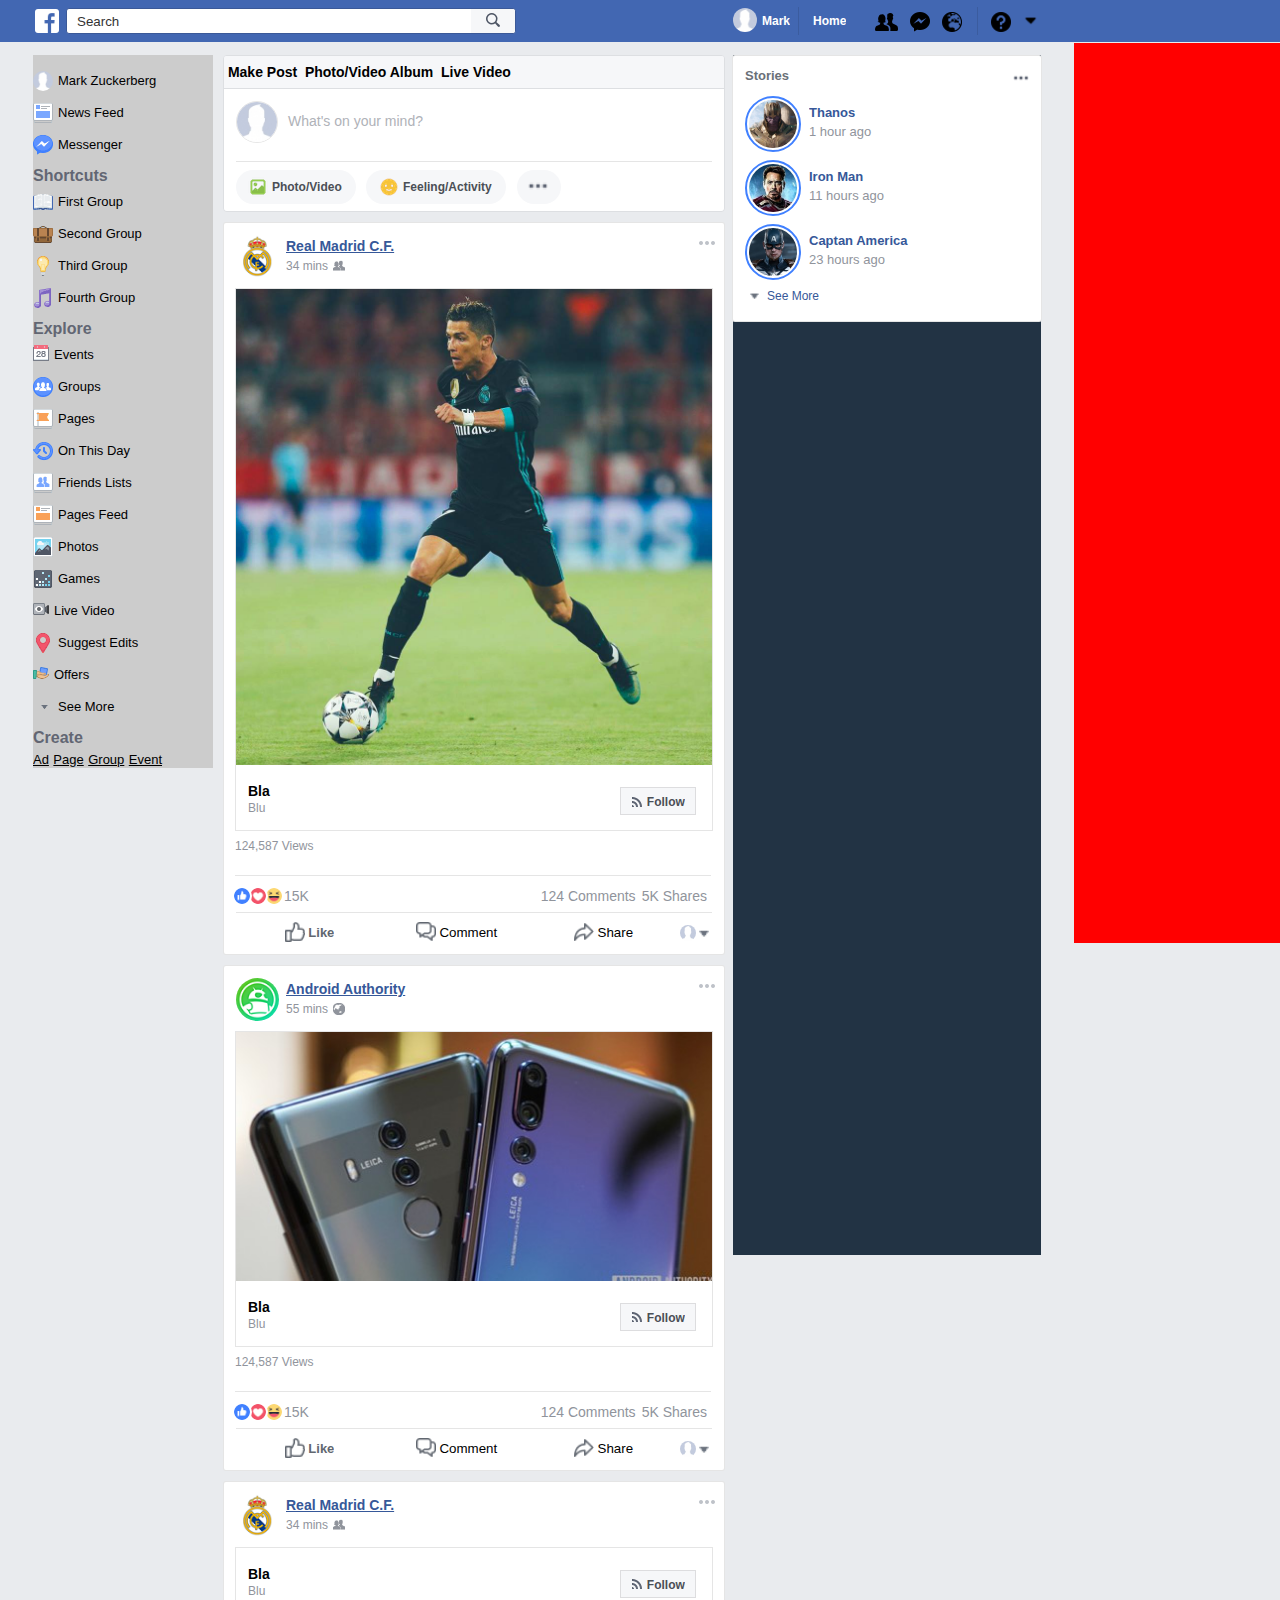
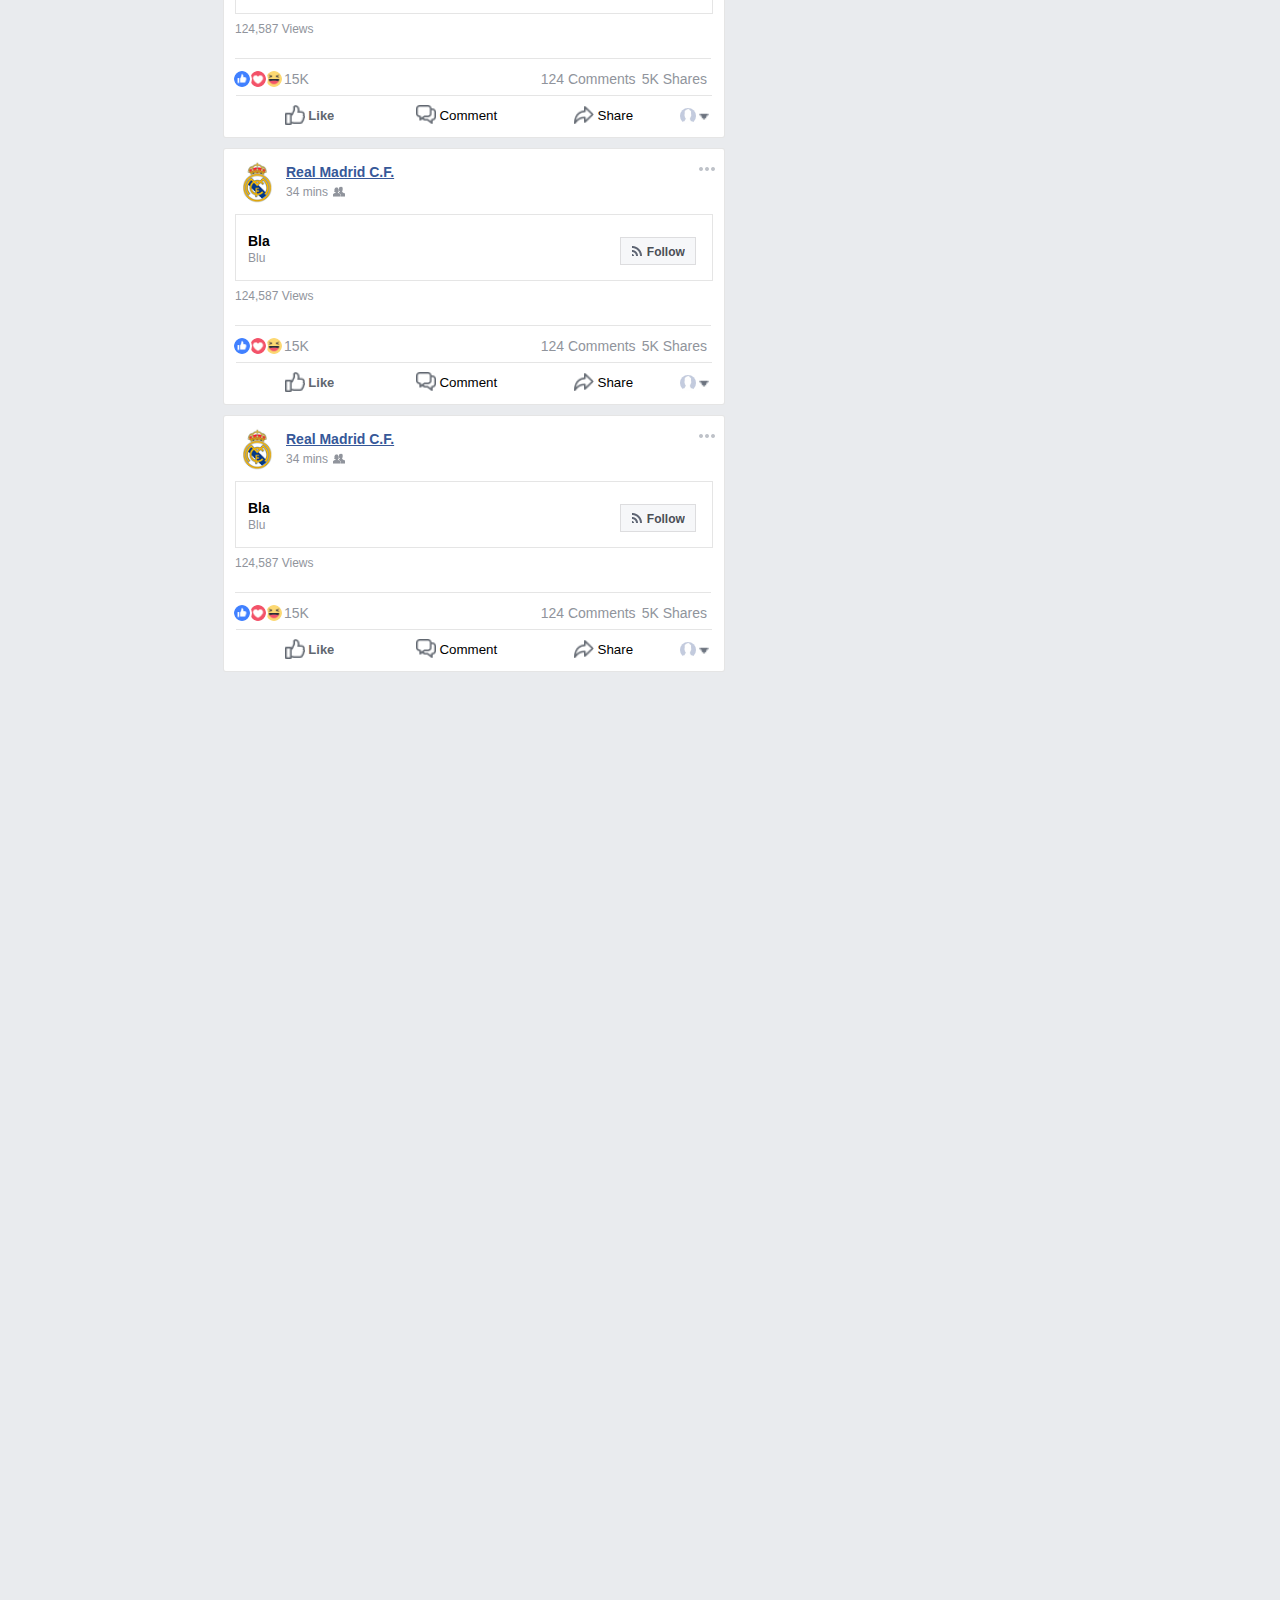
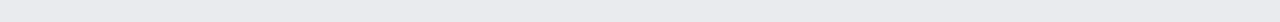
==== commit 8115ffd5: "Added stories" ====
--- a/index.html
+++ b/index.html
@@ -883,6 +883,65 @@
             </div>
             <div class="commercials">
               <div class="commercials-wrapper">
+                <div class='commercials-wrapper__stories'>
+                    <div class='commercials-wrapper__stories-wrapper'>
+                      <div class='commercials-wrapper__stories-wrapper_head'>
+                        <div class='commercials-wrapper__stories-wrapper_head-text'>
+                          Stories
+                        </div>
+                        <div class='commercials-wrapper__stories-wrapper_head-options'>
+                          <img src='images/dots_icon.png' >
+                        </div>
+                      </div>
+                      <div class='commercials-wrapper__stories-wrapper_body'>
+                        <div class='commercials-wrapper__stories-wrapper_body-content'>
+                          <div class='commercials-wrapper__stories-wrapper_body-content-user-photo'>
+                            <img src='images/post owners/thanos.png'>
+                          </div>
+                          <div class='commercials-wrapper__stories-wrapper_body-content-user-name'>
+                            <div class='commercials-wrapper__stories-wrapper_body-content-user-name-wrapper'>
+                              Thanos
+                            </div>
+                            <div class='commercials-wrapper__stories-wrapper_body-content-user-timestamp'>
+                              1 hour ago
+                            </div>
+                          </div>
+                        </div>
+                        <div class='commercials-wrapper__stories-wrapper_body-content'>
+                          <div class='commercials-wrapper__stories-wrapper_body-content-user-photo'>
+                            <img src='images/post owners/iron_man.png'>
+                          </div>
+                          <div class='commercials-wrapper__stories-wrapper_body-content-user-name'>
+                            <div class='commercials-wrapper__stories-wrapper_body-content-user-name-wrapper'>
+                              Iron Man
+                            </div>
+                            <div class='commercials-wrapper__stories-wrapper_body-content-user-timestamp'>
+                              11 hours ago
+                            </div>
+                          </div>
+                        </div>
+                        <div class='commercials-wrapper__stories-wrapper_body-content'>
+                          <div class='commercials-wrapper__stories-wrapper_body-content-user-photo'>
+                            <img src='images/post owners/captan_america.png'>
+                          </div>
+                          <div class='commercials-wrapper__stories-wrapper_body-content-user-name'>
+                            <div class='commercials-wrapper__stories-wrapper_body-content-user-name-wrapper'>
+                              Captan America
+                            </div>
+                            <div class='commercials-wrapper__stories-wrapper_body-content-user-timestamp'>
+                              23 hours ago
+                            </div>
+                          </div>
+                        </div>
+                      </div>
+                      <div class='commercials-wrapper__stories-wrapper_bottom'>
+                        <img src='images/triangle_gray_icon.png'>
+                        <div class='commercials-wrapper__stories-wrapper_bottom-wrapper'>
+                          See More
+                        </div>
+                      </div>
+                    </div>
+                </div>
               </div>
             </div>
           </div>
--- a/styles/styles.css
+++ b/styles/styles.css
@@ -9,6 +9,8 @@
 	bottom: 0;
 	color: black;
 	font-family: Helvetica, Arial, sans-serif;	
+	background-color: #e9ebee;
+	
 }
 
 .page{
@@ -603,6 +605,7 @@
 	position: relative;
 	width: 100%;
 	height: 45px;
+	padding-bottom: 8px;
 }
 
 .post-body-content__main-content{
@@ -761,8 +764,8 @@
 	display: inline-block;
 	position: relative;
 	height: 38px;
-	width: calc( 100% - 45px ); 
-	margin: 0;
+	width: calc( 100% - 45px - 5px ); 
+	margin: 0 0 0 5px;
 	vertical-align: middle;
 }
 
@@ -1033,6 +1036,171 @@
 	display: block;
 	position: relative;
 	width: 100%;	
+}
+
+.commercials-wrapper__stories{
+	display: block;
+	position: relative;
+	width: 100%;
+	height: 265px;
+}
+
+.commercials-wrapper__stories-wrapper{
+	display: block;
+	position: relative;
+	width: calc( 100% - 12px - 12px );
+	height: calc( 100% - 12px - 12px );
+	padding: 12px;
+	border-radius: 3px;
+	border: 1px solid rgba(0, 0, 0, .1);
+	margin-left: -1px;
+	background-color: white;	
+}
+
+.commercials-wrapper__stories-wrapper_head{
+	display: block;
+	position: relative;
+	width: 100%;
+	height: 16px;
+	padding-bottom: 12px;	
+}
+
+.commercials-wrapper__stories-wrapper_head-text{
+	float: left;
+	display: block;
+	position: relative;
+	width: calc( 100% - 20px );
+	height: 100%;
+	font-size: 13px;
+	font-weight: 600;
+	color: #6a7078;
+}
+
+.commercials-wrapper__stories-wrapper_head-options{
+	float: left;
+	display: block;
+	position: relative;
+	width: 20px;
+	height: 100%;
+}
+
+.commercials-wrapper__stories-wrapper_head-options img{
+	float: right;
+	display: block;
+	position: relative;
+	top: 2px;
+	width: 16px;
+	height: 16px;
+}
+
+.commercials-wrapper__stories-wrapper_body{
+	display: block;
+	position: relative;
+	width: 100%;
+	height: 192px;
+}
+
+.commercials-wrapper__stories-wrapper_body-content{
+	display: block;
+	position: relative;
+	width: 100%;
+	height: 56px;
+	margin-bottom: 8px;
+	cursor: pointer;
+}
+
+.commercials-wrapper__stories-wrapper_body-content-user-photo{
+	float: left;
+	display: block;
+	position: relative;
+	width: 56px;
+	height: 100%;
+}
+
+.commercials-wrapper__stories-wrapper_body-content-user-photo img{
+	display: block;
+	position: relative;
+	width: 48px;
+	height: 48px;
+	padding: 2px;
+	border-radius: 50%;
+	border: 2px solid #4080ff;
+}
+
+.commercials-wrapper__stories-wrapper_body-content-user-name{
+	float: left;
+	display: block;
+	position: relative;
+	width: calc( 100% - 56px - 8px );
+	height: 38px;
+	margin-left: 8px;
+	top: calc( (56px - 38px) / 2 )
+}
+
+.commercials-wrapper__stories-wrapper_body-content-user-name-wrapper{
+	display: block;
+	position: relative;
+	width: 100%;
+	height: 16px;
+	color: #365899;
+  font-weight: 600;
+	text-align: left;
+	font-size: 13px;
+	line-height: 16px;
+	overflow: hidden;
+	text-overflow: ellipsis;
+	white-space: nowrap;
+}
+
+.commercials-wrapper__stories-wrapper_body-content-user-timestamp{
+	display: block;
+	position: relative;
+	width: 100%;
+	height: 16px;
+	margin-top: 3px;
+	color: #90949c;
+	font-weight: normal;
+	text-align: left;
+	font-size: 13px;
+	line-height: 16px;
+	overflow: hidden;
+	text-overflow: ellipsis;
+	white-space: nowrap;
+}
+
+.commercials-wrapper__stories-wrapper_bottom{
+	display: block;
+	position: relative;
+	width: 100%;
+	height: 15px;
+}
+
+.commercials-wrapper__stories-wrapper_bottom img{
+	float: left;
+	display: block;
+	position: relative;
+	width: 9px;
+	height: 9px;
+	margin-top: 3px;
+	margin-left: 5px;
+}
+
+.commercials-wrapper__stories-wrapper_bottom-wrapper{
+	float: left;
+	display: block;
+	position: relative;
+	width: calc( 100% - 9px - 5px - 8px );
+	height: 100%;
+	margin-left: 8px;
+	margin-top: 1px;
+	color: #365899;
+	cursor: pointer;
+	text-align: left;
+	font-size: 12px;
+	line-height: 15px;
+	overflow: hidden;
+	text-overflow: ellipsis;
+	white-space: nowrap;
 }
 
 @media screen and (max-width: 1238px){
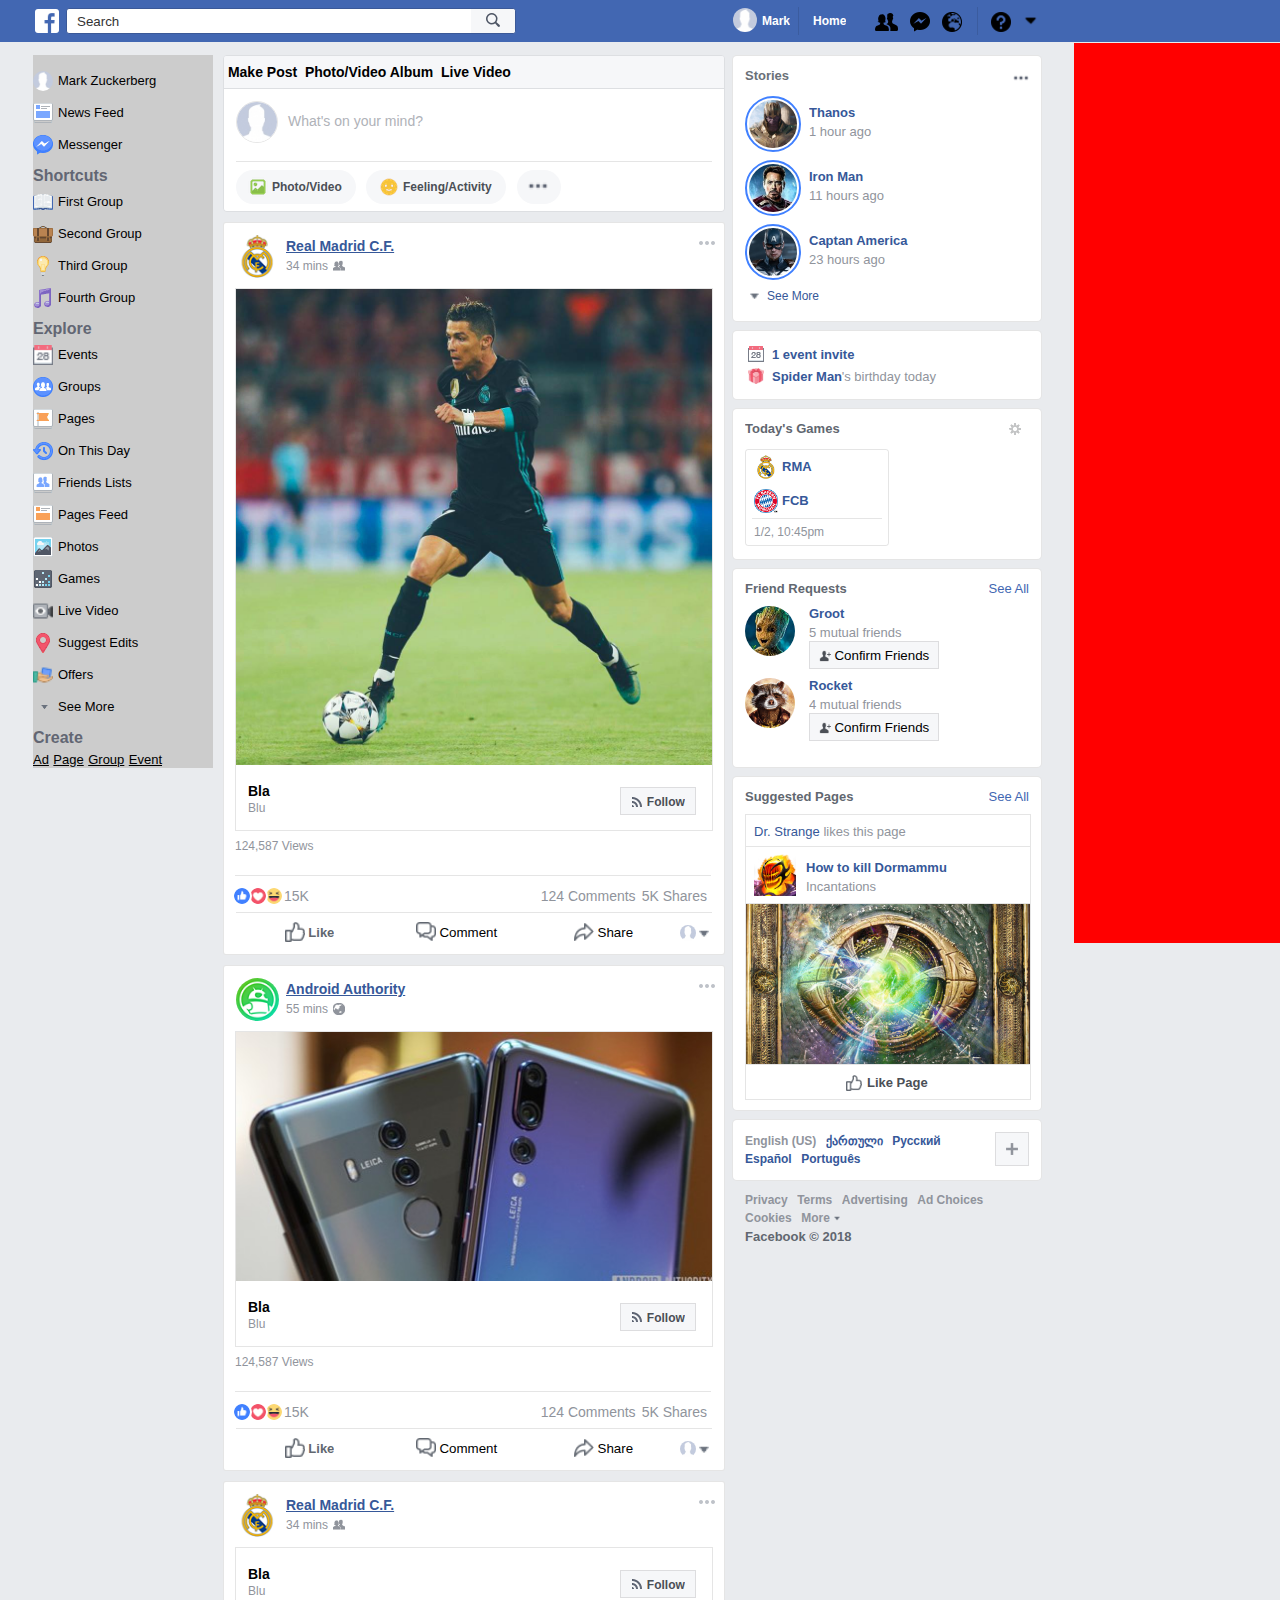
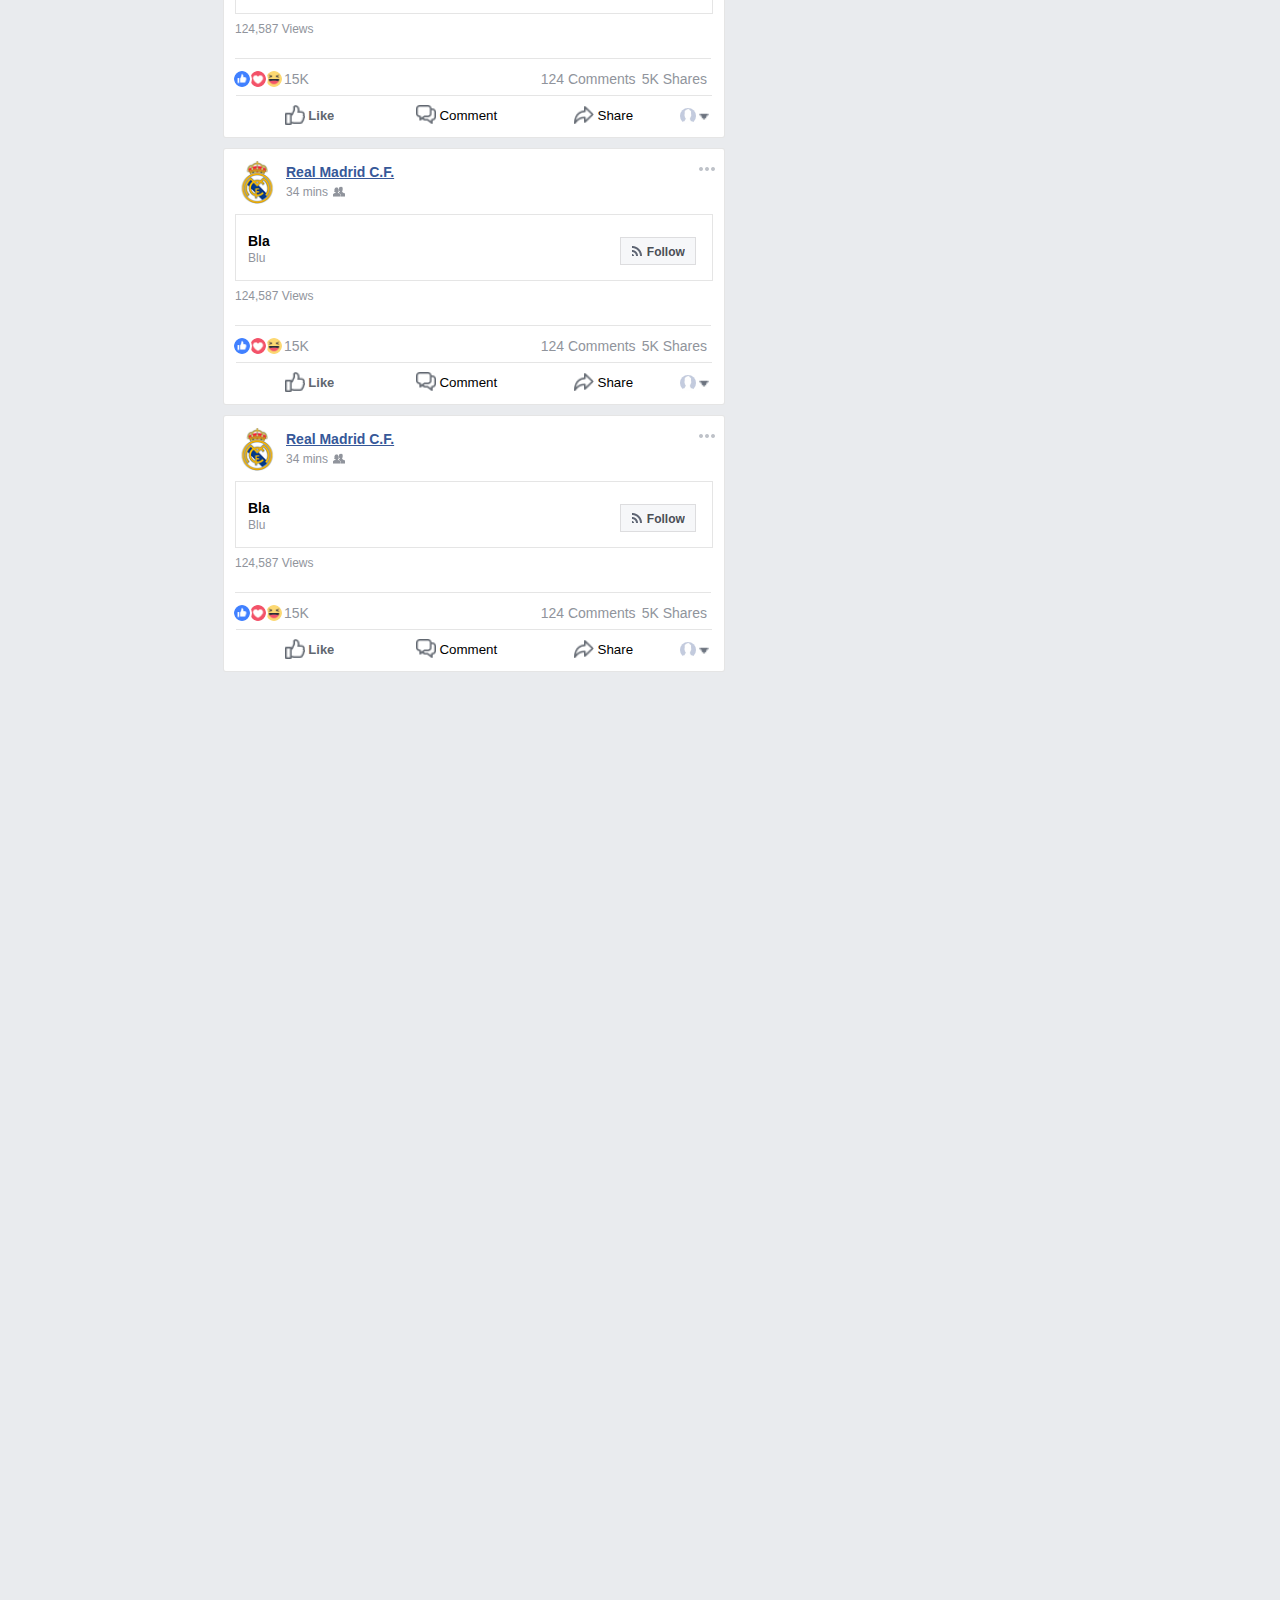
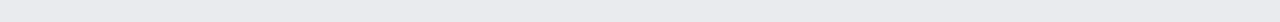
==== commit d590dddf: "Completed commercials block" ====
--- a/index.html
+++ b/index.html
@@ -878,13 +878,12 @@
                   </div>
                 </div>
 
-
               </div>
             </div>
             <div class="commercials">
-              <div class="commercials-wrapper">
+              <div id='CommercialsWrapper' class="commercials-wrapper">
                 <div class='commercials-wrapper__stories'>
-                    <div class='commercials-wrapper__stories-wrapper'>
+                    <div class='commercials-wrapper__block-wrapper'>
                       <div class='commercials-wrapper__stories-wrapper_head'>
                         <div class='commercials-wrapper__stories-wrapper_head-text'>
                           Stories
@@ -941,6 +940,192 @@
                         </div>
                       </div>
                     </div>
+                </div>
+
+                <div class='commercials-wrapper__events'>
+                  <div class='commercials-wrapper__block-wrapper'>
+                    <div class='commercials-wrapper__events-wrapper_event'>
+                      <div class='commercials-wrapper__events-wrapper_event-icon'>
+                        <img src='images/events_icon.png'>
+                      </div>
+                      <div class='commercials-wrapper__events-wrapper_event-name'>
+                        1 event invite
+                      </div>
+                    </div>
+                    <div class='commercials-wrapper__events-wrapper_event'>
+                      <div class='commercials-wrapper__events-wrapper_event-icon'>
+                        <img src='images/gift_icon.png'>
+                      </div>
+                      <div class='commercials-wrapper__events-wrapper_event-name'>
+                        <span class='commercials-wrapper__events-wrapper_username'>Spider Man</span>
+                        <span class='commercials-wrapper__events-wrapper_birthday-text'>'s birthday today</span>
+                      </div>
+                    </div>
+                  </div>
+                </div>
+
+                <div class='commercials-wrapper__todays-games'>
+                  <div class='commercials-wrapper__block-wrapper'>
+                    <div class='commercials-wrapper__todays-games-wrapper_header'>
+                      <div class='commercials-wrapper__todays-games-wrapper_header-label'>
+                        Today's Games
+                      </div>
+                      <div class='commercials-wrapper__todays-games-wrapper_header-icon'>
+                        <img src='images/gear_icon.png'>
+                      </div>
+                    </div>
+                    <div class='commercials-wrapper__todays-games-wrapper_game'>
+                      <div class='commercials-wrapper__todays-games-wrapper_game-member'>
+                        <div class='commercials-wrapper__todays-games-wrapper_game-member-icon'>
+                          <img src='images/post owners/real_madrid_icon.png'>
+                        </div>
+                        <div class='commercials-wrapper__todays-games-wrapper_game-member-name'>
+                          RMA
+                        </div>
+                      </div>
+                      <div class='commercials-wrapper__todays-games-wrapper_game-member'>
+                        <div class='commercials-wrapper__todays-games-wrapper_game-member-icon'>
+                          <img src='images/post owners/fc_bayern.png'>
+                        </div>
+                        <div class='commercials-wrapper__todays-games-wrapper_game-member-name'>
+                          FCB
+                        </div>
+                      </div>
+                      <div class='commercials-wrapper__todays-games-wrapper_game-time'>
+                        1/2, 10:45pm
+                      </div>
+                    </div>
+                  </div>                  
+                </div>
+
+                <div class='commercials-wrapper__friend-requests'>
+                  <div class='commercials-wrapper__block-wrapper'>
+                    <div class='commercials-wrapper__friend-requests_header'>
+                      <div class='commercials-wrapper__friend-requests_header-label'>
+                        Friend Requests
+                      </div>
+                      <div class='commercials-wrapper__friend-requests_header-option'>
+                        See All
+                      </div>
+                    </div>
+                    <div class='commercials-wrapper__friend-requests_request-body'>
+                      <div class='commercials-wrapper__friend-requests_request-body-user-photo'>
+                        <img src='images/post owners/groot.png'>
+                      </div>
+                      <div class='commercials-wrapper__friend-requests_request-body-user-name'>
+                        <div class='commercials-wrapper__friend-requests_request-body-user-name-wrapper'>
+                          Groot
+                        </div>
+                        <div class='commercials-wrapper__friend-requests_request-body-mutual-friends'>
+                          5 mutual friends
+                        </div>
+                        <div class='commercials-wrapper__friend-requests_request-body-confirm-button'>
+                          <button class='commercials-wrapper__friend-requests_request-body-confirm-button-body'>
+                            <span class='commercials-wrapper__friend-requests_request-body-confirm-button-content'>
+                              <img class='commercials-wrapper__friend-requests_request-body-confirm-button-body-img' src='images/confirm_friends_request_icon.png' />
+                              <span class='commercials-wrapper__friend-requests_request-body-confirm-button-body-text'>Confirm Friends</span>
+                            </span>
+                          </button>
+                        </div>
+                      </div>
+                    </div>
+                    <div class='commercials-wrapper__friend-requests_request-body'>
+                      <div class='commercials-wrapper__friend-requests_request-body-user-photo'>
+                        <img src='images/post owners/rocket.png'>
+                      </div>
+                      <div class='commercials-wrapper__friend-requests_request-body-user-name'>
+                        <div class='commercials-wrapper__friend-requests_request-body-user-name-wrapper'>
+                          Rocket
+                        </div>
+                        <div class='commercials-wrapper__friend-requests_request-body-mutual-friends'>
+                          4 mutual friends
+                        </div>
+                        <div class='commercials-wrapper__friend-requests_request-body-confirm-button'>
+                          <button class='commercials-wrapper__friend-requests_request-body-confirm-button-body'>
+                            <span class='commercials-wrapper__friend-requests_request-body-confirm-button-content'>
+                              <img class='commercials-wrapper__friend-requests_request-body-confirm-button-body-img' src='images/confirm_friends_request_icon.png' />
+                              <span class='commercials-wrapper__friend-requests_request-body-confirm-button-body-text'>Confirm Friends</span>
+                            </span>
+                          </button>
+                        </div>
+                      </div>
+                    </div>
+                  </div>
+                </div>
+
+                <div class='commercials-wrapper__suggested-pages'>
+                  <div class='commercials-wrapper__block-wrapper'>
+                    <div class='commercials-wrapper__suggested-pages_header'>
+                      <div class='commercials-wrapper__suggested-pages_header-label'>
+                        Suggested Pages
+                      </div>
+                      <div class='commercials-wrapper__suggested-pages_header-option'>
+                        See All
+                      </div>
+                    </div>
+                    <div class='commercials-wrapper__suggested-pages_body'>
+                      <div class='commercials-wrapper__suggested-pages_body-comment'>
+                        <span class='commercials-wrapper__suggested-pages_body-comment-username'> Dr. Strange </span>
+                        <span class='commercials-wrapper__suggested-pages_body-comment-text'>likes this page</span>
+                      </div>
+                      <div class='commercials-wrapper__suggested-pages_body-page-info'>
+                        <div class='commercials-wrapper__suggested-pages_body-page-picture'>
+                          <img src='images/post owners/portrait_dormammu.png'>
+                        </div>
+                        <div class='commercials-wrapper__suggested-pages_body-page-text'>
+                          <div class='commercials-wrapper__suggested-pages_body-page-name'>
+                            How to kill Dormammu
+                          </div>
+                          <div class='commercials-wrapper__suggested-pages_body-page-work-field'>
+                            Incantations
+                          </div>
+                        </div>
+                      </div>
+                      <div class='commercials-wrapper__suggested-pages_body-page'>
+                        <img src='images/posts/dr_strange_stone.png'>
+                      </div>
+                      <div  class='commercials-wrapper__suggested-pages_body-action'>
+                        <div class='commercials-wrapper__suggested-pages_body-action-wrapper'>
+                          <img src='images/like_action_icon.png'>
+                          <span>Like Page</span>
+                        </div>
+                      </div>
+                    </div>
+                  </div>
+                </div>
+
+                <div class='commercials-wrapper__languages'>
+                  <div class='commercials-wrapper__block-wrapper'>
+                    <div class='commercials-wrapper__languages_content'>
+                      <span class='commercials-wrapper__languages_content-text commercials-wrapper__languages_content-main-language'> English (US) </span>
+                      <span class='commercials-wrapper__languages_content-text'> ქართული </span>
+                      <span class='commercials-wrapper__languages_content-text'> Русский </span>
+                      <span class='commercials-wrapper__languages_content-text'> Español </span>
+                      <span class='commercials-wrapper__languages_content-text'> Português </span>
+                    </div>
+                    <div class='commercials-wrapper__languages_button'>
+                      <button class='commercials-wrapper__languages_button-body'>
+                        <span class='commercials-wrapper__languages_button-content'>
+                          <img class='commercials-wrapper__languages_button-body-img' src='images/plus_icon.png' />
+                        </span>
+                      </button>
+                    </div>
+                  </div>
+                </div>
+
+                <div class='commercials-wrapper__rights'>
+                  <div class='commercials-wrapper__rights_options'>
+                    <span class='commercials-wrapper__rights_options-text'>Privacy</span>
+                    <span class='commercials-wrapper__rights_options-text'>Terms</span>
+                    <span class='commercials-wrapper__rights_options-text'>Advertising</span>
+                    <span class='commercials-wrapper__rights_options-text'>Ad Choices</span>
+                    <span class='commercials-wrapper__rights_options-text'>Cookies</span>
+                    <span class='commercials-wrapper__rights_options-text'>More</span>
+                    <img src='images/triangle_gray_icon.png'>
+                  </div>
+                  <div class='commercials-wrapper__rights_facebook-label'>
+                    <span class='commercials-wrapper__rights_facebook-label-text'>Facebook © 2018</span>
+                  </div>
                 </div>
               </div>
             </div>
@@ -948,6 +1133,7 @@
         </div>
       </div>
       <div class='page-chat'>
+        
       </div>
     </div>
   </div>
--- a/styles/styles.css
+++ b/styles/styles.css
@@ -9,8 +9,7 @@
 	bottom: 0;
 	color: black;
 	font-family: Helvetica, Arial, sans-serif;	
-	background-color: #e9ebee;
-	
+	background-color: #e9ebee;	
 }
 
 .page{
@@ -288,6 +287,8 @@
 .side-menu-wrapper img{
 	float: left;
 	display: inline;
+	width: 20px;
+	height: 20px;
 	padding-top: 4px;
 	padding-bottom: 4px;
 }
@@ -374,7 +375,6 @@
 .commercials-wrapper{
 	width: 308px;
 	height: 1200px;
-	background: #234;
 }
 
 .timeline{
@@ -1045,13 +1045,13 @@
 	height: 265px;
 }
 
-.commercials-wrapper__stories-wrapper{
+.commercials-wrapper__block-wrapper{
 	display: block;
 	position: relative;
 	width: calc( 100% - 12px - 12px );
 	height: calc( 100% - 12px - 12px );
 	padding: 12px;
-	border-radius: 3px;
+	border-radius: 5px;
 	border: 1px solid rgba(0, 0, 0, .1);
 	margin-left: -1px;
 	background-color: white;	
@@ -1202,6 +1202,659 @@
 	text-overflow: ellipsis;
 	white-space: nowrap;
 }
+
+.commercials-wrapper__events{
+	display: block;
+	position: relative;
+	width: 100%;
+	height: 68px;
+	margin-top: 10px;
+}
+
+.commercials-wrapper__events-wrapper_event{
+	display: block;
+	position: relative;
+	width: calc( 100% - 3px - 3px );
+	height: calc( 100%/2 - 3px - 3px );
+	padding: 3px;
+}
+
+.commercials-wrapper__events-wrapper_event-icon{
+	float: left;
+	display: block;
+	position: relative;
+	width: 16px;
+	height: 16px;
+}
+
+.commercials-wrapper__events-wrapper_event-icon img{
+	width: 16px;
+	height: 16px;
+}
+
+.commercials-wrapper__events-wrapper_event-name{
+	float: left;
+	display: block;
+	position: relative;
+	width: calc( 100% - 16px - 8px );
+	height: 15px;
+	margin-left: 8px;
+	margin-top: 1px;
+	color: #365899;
+	cursor: pointer;
+	text-align: left;
+	font-size: 13px;
+	line-height: 15px;
+	overflow: hidden;
+	text-overflow: ellipsis;
+	white-space: nowrap;
+	font-weight: 600;
+}
+
+.commercials-wrapper__events-wrapper_username{
+	top: 1px;
+	font-weight: bold;
+}
+
+.commercials-wrapper__events-wrapper_birthday-text{
+	font-weight: normal;
+	color: #90949c;
+	margin-left: -4px;
+}
+
+.commercials-wrapper__todays-games{
+	display: block;
+	position: relative;
+	width: 100%;
+	height: 150px;
+	margin-top: 10px;
+}
+
+.commercials-wrapper__todays-games-wrapper_header{
+	display: block;
+	position: relative;
+	width: 100%;
+	height: 16px;
+	padding-bottom: 12px;
+}
+
+.commercials-wrapper__todays-games-wrapper_header-label{
+	float: left;
+	display: block;
+	position: relative;
+	width: calc( 100% - 12px - 8px );
+	height: 15px;
+	font-size: 13px;
+	line-height: 15px;
+	font-weight: bold;
+	text-align: left;
+	overflow: hidden;
+	text-overflow: ellipsis;
+	white-space: nowrap;
+	color: #616770;
+}
+
+.commercials-wrapper__todays-games-wrapper_header-icon{
+	float: left;
+	display: block;
+	position: relative;
+	width: 12px;
+	height: 12px;
+}
+
+.commercials-wrapper__todays-games-wrapper_game{
+	display: block;
+	position: relative;
+	width: 142px;
+	height: 95px;
+	border-radius: 3px;
+	border: 1px solid rgba(0, 0, 0, .1);
+}
+
+.commercials-wrapper__todays-games-wrapper_game-member{
+	display: block;
+	position: relative;
+	width: calc( 100% - 8px - 8px );
+	height: 24px;
+	padding: 5px 8px;
+}
+
+.commercials-wrapper__todays-games-wrapper_game-member-icon{
+	float: left;
+	display: block;
+	position: relative;
+}
+
+.commercials-wrapper__todays-games-wrapper_game-member-icon img{
+	width: 24px;
+	height: 24px;
+}
+
+.commercials-wrapper__todays-games-wrapper_game-member-name{
+	float: left;
+	display: block;
+	position: relative;
+	padding: 4px;
+	color: #365899;
+  font-weight: 600;
+	text-align: left;
+	font-size: 13px;
+	line-height: 16px;
+	overflow: hidden;
+	text-overflow: ellipsis;
+	white-space: nowrap;
+}
+
+.commercials-wrapper__todays-games-wrapper_game-time{
+	display: block;
+	position: relative;
+	width: calc( 100% - 8px - 8px );
+	height: 14px;
+	padding: 6px 2px;
+	margin: 0 6px;
+	border-top: 1px solid rgba(0, 0, 0, .1);		
+	font-size: 12px;
+	font-weight: normal;
+	color: #90949c;
+}
+
+.commercials-wrapper__friend-requests{
+	display: block;
+	position: relative;
+	width: 100%;
+	height: 198px;
+	margin-top: 10px;
+}
+
+.commercials-wrapper__friend-requests_header{
+	display: block;
+	position: relative;
+	width: 100%;
+	height: 13px;
+	padding-bottom: 12px;
+}
+
+.commercials-wrapper__friend-requests_header-label{
+	float: left;
+	display: block;
+	position: relative;
+	width: calc( 100% - 42px - 8px );
+	height: 15px;
+	font-size: 13px;
+	line-height: 15px;
+	font-weight: bold;
+	text-align: left;
+	overflow: hidden;
+	text-overflow: ellipsis;
+	white-space: nowrap;
+	color: #616770;
+}
+
+.commercials-wrapper__friend-requests_header-option{
+	float: right;
+	display: block;
+	position: relative;
+	width: auto;
+	height: 15px;
+	font-size: 13px;
+	line-height: 15px;
+	font-weight: normal;
+	text-align: left;
+	overflow: hidden;
+	text-overflow: ellipsis;
+	white-space: nowrap;
+	color: #4267b2;
+}
+
+.commercials-wrapper__friend-requests_request-body{
+	display: block;
+	position: relative;
+	width: 100%;
+	height: 64px;
+	margin-bottom: 8px;
+}
+
+.commercials-wrapper__friend-requests_request-body-user-photo{
+	float: left;
+	display: block;
+	position: relative;
+	width: 56px;
+	height: 100%;
+}
+
+.commercials-wrapper__friend-requests_request-body-user-photo img{
+	display: block;
+	position: relative;
+	width: 50px;
+	height: 50px;
+	border-radius: 50%;
+}
+
+.commercials-wrapper__friend-requests_request-body-user-name{
+	float: left;
+	display: block;
+	position: relative;
+	width: calc( 100% - 56px - 8px );
+	height: 38px;
+	margin-left: 8px;
+}
+
+.commercials-wrapper__friend-requests_request-body-user-name-wrapper{
+	display: block;
+	position: relative;
+	width: 100%;
+	height: 16px;
+	color: #365899;
+  font-weight: 600;
+	text-align: left;
+	font-size: 13px;
+	line-height: 16px;
+	overflow: hidden;
+	text-overflow: ellipsis;
+	white-space: nowrap;
+}
+
+.commercials-wrapper__friend-requests_request-body-mutual-friends{
+	display: block;
+	position: relative;
+	width: 100%;
+	height: 16px;
+	margin-top: 3px;
+	color: #90949c;
+	font-weight: normal;
+	text-align: left;
+	font-size: 13px;
+	line-height: 16px;
+	overflow: hidden;
+	text-overflow: ellipsis;
+	white-space: nowrap;
+}
+
+.commercials-wrapper__friend-requests_request-body-confirm-button{
+	display: block;
+	position: relative;
+	width: 130px;
+	height: 16px;
+}
+
+.commercials-wrapper__friend-requests_request-body-confirm-button-body{
+	position: absolute;
+	display: block;
+	height: 28px;
+	width: 100%;
+	border: 1px solid rgba(0, 0, 0, .1);
+	cursor: pointer;
+	top: 0;
+	bottom: 0;
+	background: #f6f7f9;
+	padding: 0;
+}
+
+.commercials-wrapper__friend-requests_request-body-confirm-button-body-content{
+	display: block;
+	position: absolute;
+	height: 100%;
+	width: calc( 100% - 10px - 10px );
+	padding: 0 10px;
+	top: 0;
+}
+
+.commercials-wrapper__friend-requests_request-body-confirm-button-body-img{
+	display: inline-block;
+	position: relative;
+	height: 12px;
+	width: 12px;
+	top: 2px;
+}
+
+.commercials-wrapper__friend-requests_request-body-confirm-button-text{
+	display: inline-block;
+	height: 28px;
+	line-height: 28px;
+	box-sizing: border-box;
+  color: #4b4f56;
+  font-weight: 600;
+  overflow: hidden;
+  text-overflow: ellipsis;
+  vertical-align: middle;
+  white-space: nowrap;
+	font-size: 12px; 
+}
+
+.commercials-wrapper__suggested-pages{
+	display: block;
+	position: relative;
+	width: 100%;
+	height: 333px;
+	margin-top: 10px;
+}
+
+.commercials-wrapper__suggested-pages_header{
+	display: block;
+	position: relative;
+	width: 100%;
+	height: 13px;
+	padding-bottom: 12px;
+}
+
+.commercials-wrapper__suggested-pages_header-label{
+	float: left;
+	display: block;
+	position: relative;
+	width: calc( 100% - 42px - 8px );
+	height: 15px;
+	font-size: 13px;
+	line-height: 15px;
+	font-weight: bold;
+	text-align: left;
+	overflow: hidden;
+	text-overflow: ellipsis;
+	white-space: nowrap;
+	color: #616770;
+}
+
+.commercials-wrapper__suggested-pages_header-option{
+	float: right;
+	display: block;
+	position: relative;
+	width: auto;
+	height: 15px;
+	font-size: 13px;
+	line-height: 15px;
+	font-weight: normal;
+	text-align: left;
+	overflow: hidden;
+	text-overflow: ellipsis;
+	white-space: nowrap;
+	color: #4267b2;
+}
+
+.commercials-wrapper__suggested-pages_body{
+	display: block;
+	position: relative;
+	width: 100%;
+	height: 284px;
+	border: 1px solid rgba(0, 0, 0, .1);		
+}
+
+.commercials-wrapper__suggested-pages_body-comment{
+	display: block;
+	position: relative;
+	width: calc( 100% - 7px - 7px - 1px - 1px );
+	height: 17px;
+	padding: 7px 8px;
+	border-bottom: 1px solid rgba(0, 0, 0, .1);
+}
+
+.commercials-wrapper__suggested-pages_body-comment-username{
+	top: 1px;
+	text-align: left;
+	font-size: 13px;
+	line-height: 15px;
+	overflow: hidden;
+	text-overflow: ellipsis;
+	white-space: nowrap;
+	font-weight: normal;
+	color: #365899;
+}
+
+.commercials-wrapper__suggested-pages_body-comment-text{
+	text-align: left;
+	font-size: 13px;
+	line-height: 15px;
+	overflow: hidden;
+	text-overflow: ellipsis;
+	white-space: nowrap;
+	font-weight: normal;
+	color: #90949c;
+}
+
+.commercials-wrapper__suggested-pages_body-page-info{
+	display: block;
+	position: relative;
+	width: 100%;
+	height: 56px;
+}
+
+.commercials-wrapper__suggested-pages_body-page-picture{
+	float: left;
+	display: block;
+	position: relative;
+	width: 42px;
+	height: 42px;
+	padding: 7px 0 0 8px;
+}
+
+.commercials-wrapper__suggested-pages_body-page-picture img{
+	width: 42px;
+	height: 42px;	
+}
+
+.commercials-wrapper__suggested-pages_body-page-text{
+	float: left;
+	display: block;
+	position: relative;
+	width: calc( 100% - 42px - 8px - 10px - 10px );
+	height: 42px;
+	padding: 10px;
+}
+
+.commercials-wrapper__suggested-pages_body-page-name{
+	display: block;
+	position: relative;
+	text-align: left;
+	font-size: 13px;
+	line-height: 21px;
+	overflow: hidden;
+	text-overflow: ellipsis;
+	white-space: nowrap;
+	font-weight: bold;
+	color: #365899;
+}
+
+.commercials-wrapper__suggested-pages_body-page-work-field{
+	display: block;
+	position: relative;
+	text-align: left;
+	font-size: 13px;
+	line-height: 18px;
+	overflow: hidden;
+	text-overflow: ellipsis;
+	white-space: nowrap;
+	font-weight: normal;
+	color: #90949c;
+}
+
+.commercials-wrapper__suggested-pages_body-page{
+	display: block;
+	position: relative;
+	width: 100%;
+	height: 160px;
+	border-top: 1px solid rgba(0, 0, 0, .1);
+	border-bottom: 1px solid rgba(0, 0, 0, .1);	 
+}
+
+.commercials-wrapper__suggested-pages_body-page img{
+	display: block;
+	position: relative;
+	top: -5px;
+	width: 284px;
+	height: 160px;	
+}
+
+.commercials-wrapper__suggested-pages_body-action{
+	display: block;
+	position: relative;
+	width: 100%;
+	height: 38px;
+}
+
+.commercials-wrapper__suggested-pages_body-action-wrapper{
+	display: block;
+	position: relative;
+	width: 84px;
+	height: 18px;
+	padding: 10px 100px;
+}
+
+.commercials-wrapper__suggested-pages_body-action-wrapper img{
+	float: left;
+	display: block;
+	position: relative;
+	width: 16px;
+	height: 16px;
+}
+
+.commercials-wrapper__suggested-pages_body-action-wrapper span{
+	float: left;
+	display: block;
+	position: relative;
+	padding-left: 5px;
+	height: 15px;
+	font-size: 13px;
+	line-height: 15px;
+	font-weight: 600;
+	text-align: left;
+	overflow: hidden;
+	text-overflow: ellipsis;
+	white-space: nowrap;
+	color: #4b4f56;
+}
+
+.commercials-wrapper__languages{
+	display: block;
+	position: relative;
+	width: 100%;
+	height: 60px;
+	margin-top: 10px;
+}
+
+.commercials-wrapper__languages_content{
+	float: left;
+	display: block;
+	position: relative;
+	width: calc( 100% - 46px );
+	height: 34px;
+}
+
+.commercials-wrapper__languages_button{
+	float: right;
+	display: block;
+	position: relative;
+	width: 34px;
+	height: 34px;
+	padding-left: 12px;
+}
+
+.commercials-wrapper__languages_button-body{
+	position: absolute;
+	display: block;
+	height: 34px;
+	width: 34px;
+	border: 1px solid rgba(0, 0, 0, .1);
+	cursor: pointer;
+	top: 0;
+	bottom: 0;
+	background: #f6f7f9;
+	padding: 0;
+}
+
+.commercials-wrapper__languages_button-content{
+	display: block;
+	position: absolute;
+	height: calc( 100% - 10px - 10px );
+	width: calc( 100% - 10px - 10px );
+	padding: 10px 10px;
+	top: 0;
+}
+
+.commercials-wrapper__languages_button-body-img{
+	display: inline-block;
+	position: relative;
+	height: 12px;
+	width: 12px;
+}
+
+.commercials-wrapper__languages_content-text{
+	display: inline-block;
+	padding-right: 5px;
+	line-height: 15px;
+	box-sizing: border-box;
+  font-weight: 600;
+  overflow: hidden;
+  text-overflow: ellipsis;
+  vertical-align: middle;
+  white-space: nowrap;
+	font-size: 12px; 
+  color: #365899;
+}
+
+.commercials-wrapper__languages_content-main-language{
+	color: #90949c;
+}
+
+.commercials-wrapper__rights{
+	display: block;
+	position: relative;
+	width: calc( 100% - 12px - 12px );
+	height: 53px;
+	padding: 2px 12px;
+	margin-top: 10px;
+}
+
+.commercials-wrapper__rights_options{
+	display: block;
+	position: relative;
+	width: 100%;
+	height: 34px;
+}
+
+.commercials-wrapper__rights_options-text{
+	display: inline-block;
+	padding-right: 5px;
+	line-height: 15px;
+	box-sizing: border-box;
+  font-weight: 600;
+  overflow: hidden;
+  text-overflow: ellipsis;
+  vertical-align: middle;
+  white-space: nowrap;
+	font-size: 12px; 
+  color: #90949c;
+}
+
+.commercials-wrapper__rights_options img{
+	display: inline-block;
+	position: relative;
+	width: 6px;
+	height: 6px;
+	top: -2px;
+	margin-left: -5px;
+}
+
+.commercials-wrapper__rights_facebook-label{
+	display: block;
+	position: relative;
+	width: 100%;
+	height: calc( 100% - 34px );
+}
+
+.commercials-wrapper__rights_facebook-label-text{
+	display: inline-block;
+	padding-right: 5px;
+	margin-top: 3px;
+	line-height: 17px;
+	box-sizing: border-box;
+  font-weight: 600;
+  overflow: hidden;
+  text-overflow: ellipsis;
+  vertical-align: middle;
+  white-space: nowrap;
+	font-size: 13px; 
+  color: #616770;
+}
+
+
 
 @media screen and (max-width: 1238px){
 	.page-chat{
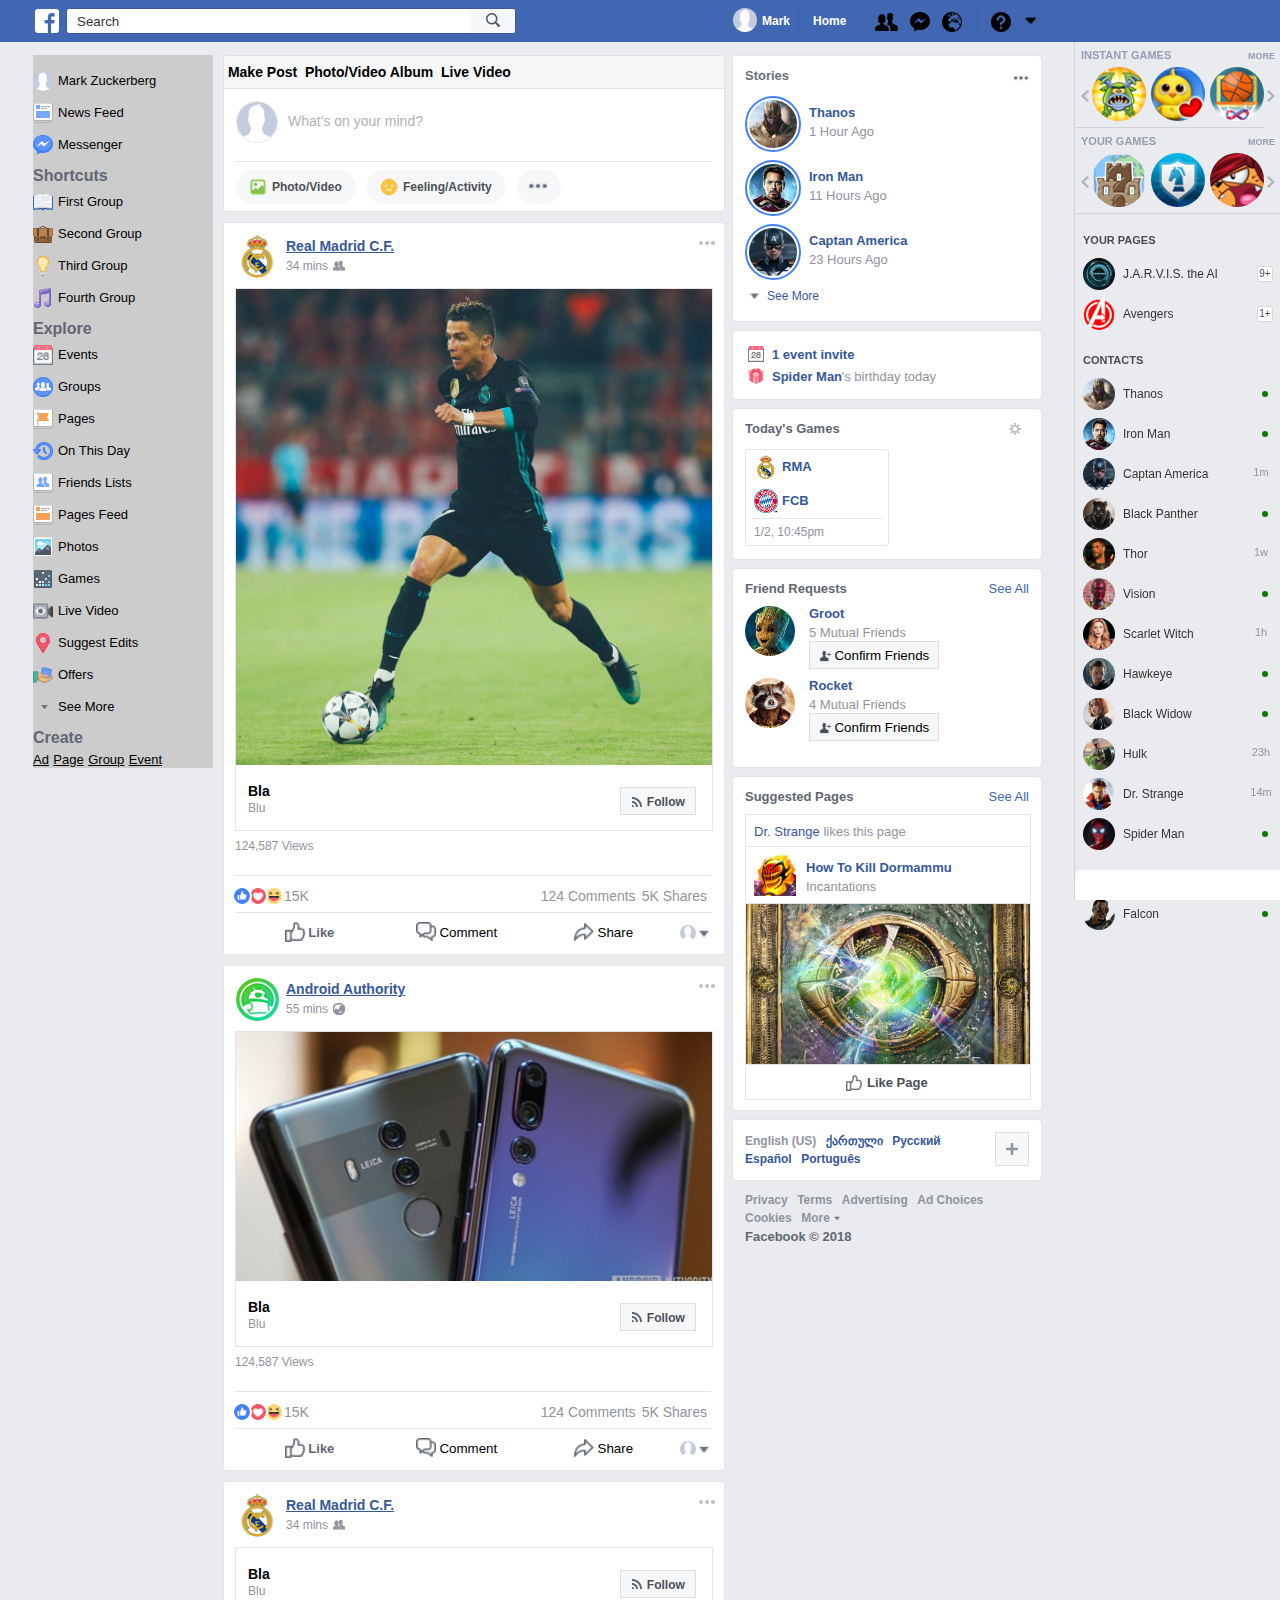
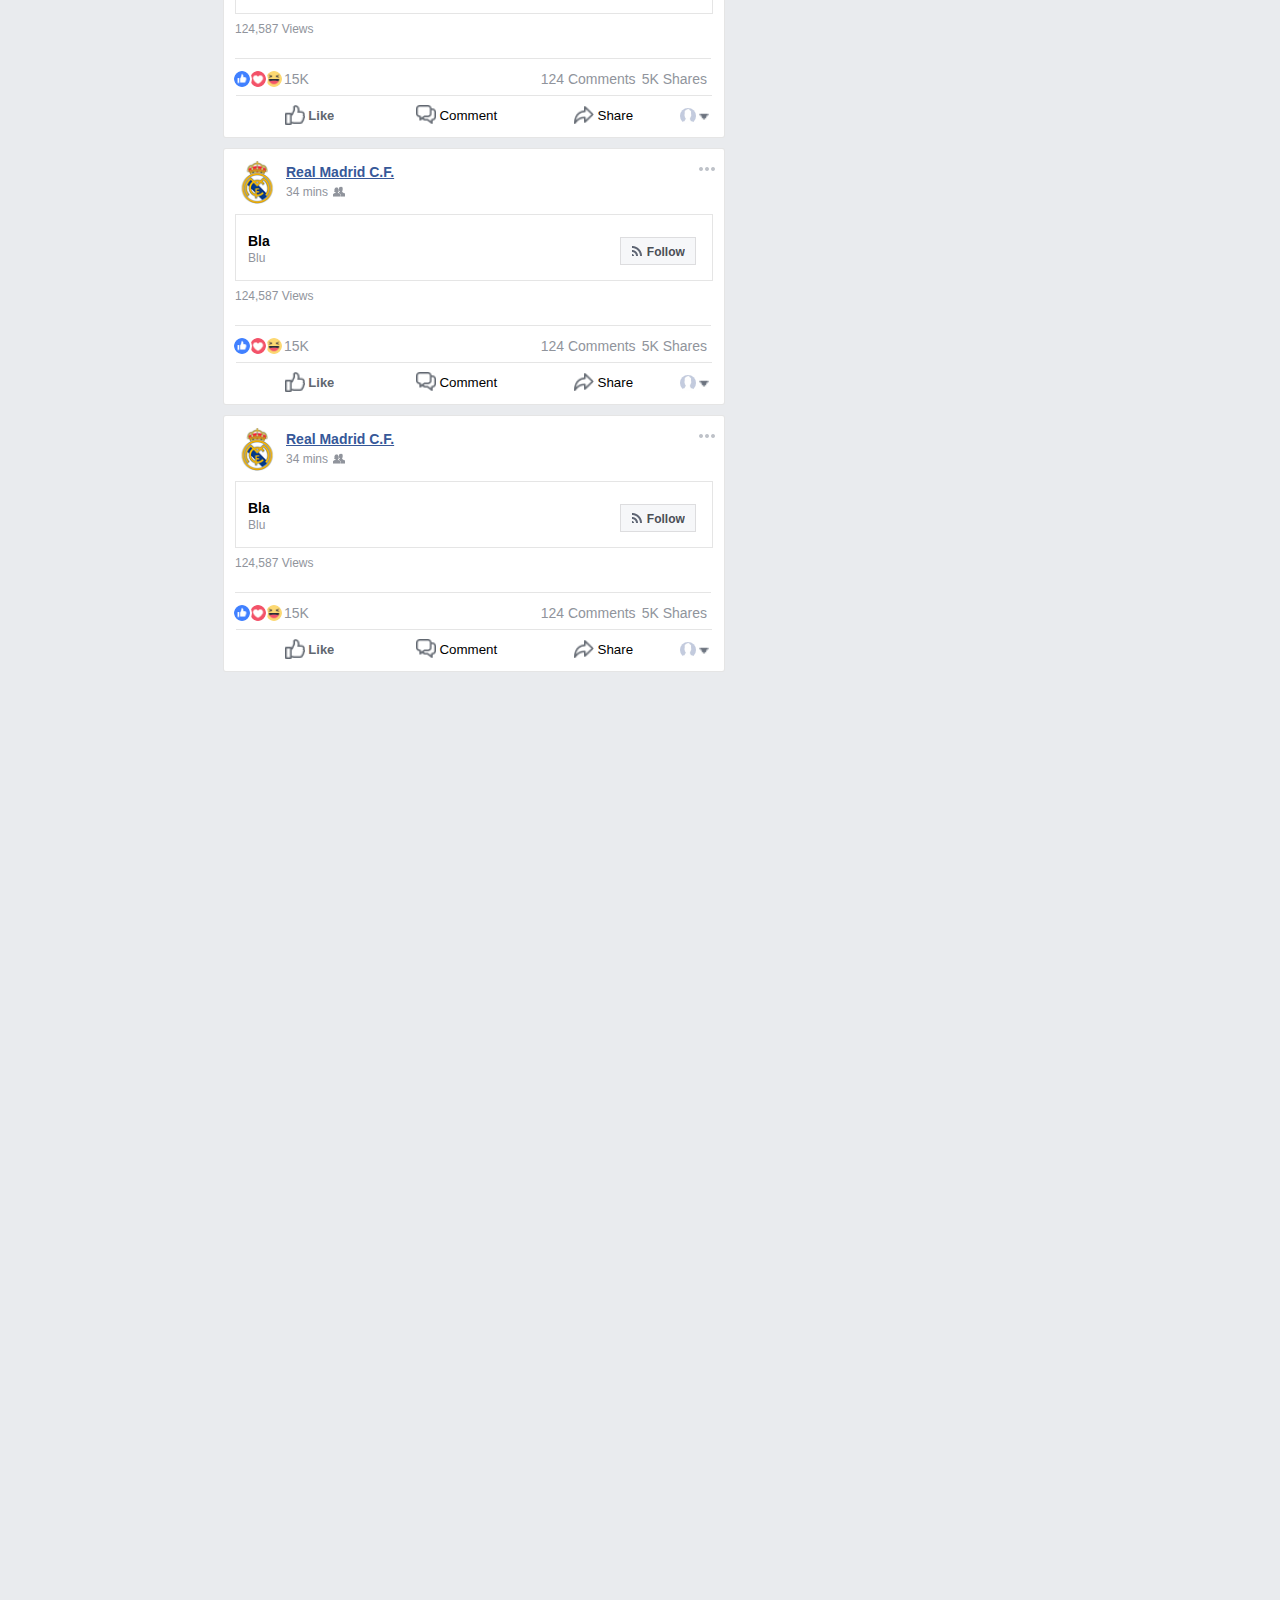
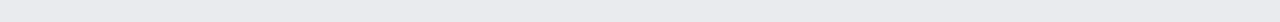
==== commit 63ce5df7: "Added page chat" ====
--- a/index.html
+++ b/index.html
@@ -1133,7 +1133,295 @@
         </div>
       </div>
       <div class='page-chat'>
-        
+        <div class='page-chat-wrapper'>
+          <div class='page-chat-wrapper__games'>
+            <div class='page-chat-wrapper__games-wrapper'>
+              <div class='page-chat-wrapper__games-wrapper_header'>
+                <div class='page-chat-wrapper__games-wrapper_header-label'>
+                  instant games
+                </div>
+                <div class='page-chat-wrapper__games-wrapper_header-more'>
+                  more
+                </div>
+              </div>
+              
+              <div class='page-chat-wrapper__games-wrapper_body'>
+                <div class='page-chat-wrapper__games-wrapper_body-arrow page-chat-wrapper__left-arrow'>
+                  <img src='images/arrow_left_icon.png'>
+                </div>
+                <div class='page-chat-wrapper__games-wrapper_body-content'>
+                  <div class='page-chat-wrapper__games-wrapper_body-content-elem'>
+                    <img class='page-chat-wrapper__games-wrapper_body-content-elem-picture' src='images/games/ever_wing.png'>
+                  </div>
+                  <div class='page-chat-wrapper__games-wrapper_body-content-elem'>
+                    <img class='page-chat-wrapper__games-wrapper_body-content-elem-picture' src='images/games/farm.png'>
+                  </div>
+                  <div class='page-chat-wrapper__games-wrapper_body-content-elem'>
+                    <img class='page-chat-wrapper__games-wrapper_body-content-elem-picture' src='images/games/basketball.png'>
+                  </div>
+                </div>
+                <div class='page-chat-wrapper__games-wrapper_body-arrow page-chat-wrapper__right-arrow'>
+                  <img src='images/arrow_right_icon.png'>
+                </div>
+              </div>
+            </div>
+
+            <div class='page-chat-wrapper__games-wrapper_body-middle-border'></div>
+
+            <div class='page-chat-wrapper__games-wrapper'>
+              <div class='page-chat-wrapper__games-wrapper_header'>
+                <div class='page-chat-wrapper__games-wrapper_header-label'>
+                  your games
+                </div>
+                <div class='page-chat-wrapper__games-wrapper_header-more'>
+                  more
+                </div>
+              </div>
+              
+              <div class='page-chat-wrapper__games-wrapper_body'>
+                <div class='page-chat-wrapper__games-wrapper_body-arrow page-chat-wrapper__left-arrow'>
+                  <img src='images/arrow_left_icon.png'>
+                </div>
+                <div class='page-chat-wrapper__games-wrapper_body-content'>
+                  <div class='page-chat-wrapper__games-wrapper_body-content-elem'>
+                    <img class='page-chat-wrapper__games-wrapper_body-content-elem-picture' src='images/games/triviador.png'>
+                  </div>
+                  <div class='page-chat-wrapper__games-wrapper_body-content-elem'>
+                    <img class='page-chat-wrapper__games-wrapper_body-content-elem-picture' src='images/games/chess.png'>
+                  </div>
+                  <div class='page-chat-wrapper__games-wrapper_body-content-elem'>
+                    <img class='page-chat-wrapper__games-wrapper_body-content-elem-picture' src='images/games/warmix.png'>
+                  </div>
+                </div>
+                <div class='page-chat-wrapper__games-wrapper_body-arrow page-chat-wrapper__right-arrow'>
+                  <img src='images/arrow_right_icon.png'>
+                </div>
+              </div>
+              </div>
+          </div>
+
+          <div class='page-chat-wrapper__chats'>
+            <div class='page-chat-wrapper__chat-elem-type'>
+              <div class='page-chat-wrapper__chat-elem-type_label'>
+                your pages
+              </div>
+              <div class='page-chat-wrapper__chat-elem_body'>
+                <div class='page-chat-wrapper__chat-elem_body-photo'>
+                  <img src='images/post owners/J.A.R.V.I.S..png'>
+                </div>
+                <div class='page-chat-wrapper__chat-elem_body-name'>
+                    J.A.R.V.I.S. the AI
+                </div>
+                <div class='page-chat-wrapper__chat-elem_body-notification'>
+                  <div class='page-chat-wrapper__chats-pages_body-notification-pages'>
+                    9+
+                  </div>
+                </div>
+              </div>
+              <div class='page-chat-wrapper__chat-elem_body'>
+                <div class='page-chat-wrapper__chat-elem_body-photo'>
+                  <img src='images/post owners/avengers_logo.png'>
+                </div>
+                <div class='page-chat-wrapper__chat-elem_body-name'>
+                    Avengers
+                </div>
+                <div class='page-chat-wrapper__chat-elem_body-notification'>
+                  <div class='page-chat-wrapper__chats-pages_body-notification-pages'>
+                    1+
+                  </div>
+                </div>
+              </div>
+            </div>
+
+            <div class='page-chat-wrapper__chat-elem-type'>
+              <div class='page-chat-wrapper__chat-elem-type_label'>
+                contacts
+              </div>
+              <div class='page-chat-wrapper__chat-elem_body'>
+                <div class='page-chat-wrapper__chat-elem_body-photo'>
+                  <img src='images/post owners/thanos.png'>
+                </div>
+                <div class='page-chat-wrapper__chat-elem_body-name'>
+                    Thanos
+                </div>
+                <div class='page-chat-wrapper__chat-elem_body-notification'>
+                  <div class='page-chat-wrapper__chats-pages_body-notification-friend-online'>
+                  </div>
+                </div>
+              </div>
+              
+              <div class='page-chat-wrapper__chat-elem_body'>
+                <div class='page-chat-wrapper__chat-elem_body-photo'>
+                  <img src='images/post owners/iron_man.png'>
+                </div>
+                <div class='page-chat-wrapper__chat-elem_body-name'>
+                    Iron Man
+                </div>
+                <div class='page-chat-wrapper__chat-elem_body-notification'>
+                  <div class='page-chat-wrapper__chats-pages_body-notification-friend-online'>
+                  </div>
+                </div>
+              </div>
+              
+              <div class='page-chat-wrapper__chat-elem_body'>
+                <div class='page-chat-wrapper__chat-elem_body-photo'>
+                  <img src='images/post owners/captan_america.png'>
+                </div>
+                <div class='page-chat-wrapper__chat-elem_body-name'>
+                    Captan America
+                </div>
+                <div class='page-chat-wrapper__chat-elem_body-notification'>
+                  <div class='page-chat-wrapper__chats-pages_body-notification-friend-offline'>
+                    1m
+                  </div>
+                </div>
+              </div>
+              
+              <div class='page-chat-wrapper__chat-elem_body'>
+                <div class='page-chat-wrapper__chat-elem_body-photo'>
+                  <img src='images/post owners/black_panther.png'>
+                </div>
+                <div class='page-chat-wrapper__chat-elem_body-name'>
+                    Black Panther
+                </div>
+                <div class='page-chat-wrapper__chat-elem_body-notification'>
+                  <div class='page-chat-wrapper__chats-pages_body-notification-friend-online'>
+                  </div>
+                </div>
+              </div>
+              
+              <div class='page-chat-wrapper__chat-elem_body'>
+                <div class='page-chat-wrapper__chat-elem_body-photo'>
+                  <img src='images/post owners/thor.png'>
+                </div>
+                <div class='page-chat-wrapper__chat-elem_body-name'>
+                    Thor
+                </div>
+                <div class='page-chat-wrapper__chat-elem_body-notification'>
+                  <div class='page-chat-wrapper__chats-pages_body-notification-friend-offline'>
+                    1w
+                  </div>
+                </div>
+              </div>
+              
+              <div class='page-chat-wrapper__chat-elem_body'>
+                <div class='page-chat-wrapper__chat-elem_body-photo'>
+                  <img src='images/post owners/vision.png'>
+                </div>
+                <div class='page-chat-wrapper__chat-elem_body-name'>
+                    Vision
+                </div>
+                <div class='page-chat-wrapper__chat-elem_body-notification'>
+                  <div class='page-chat-wrapper__chats-pages_body-notification-friend-online'>
+                  </div>
+                </div>
+              </div>
+              
+              <div class='page-chat-wrapper__chat-elem_body'>
+                <div class='page-chat-wrapper__chat-elem_body-photo'>
+                  <img src='images/post owners/wanda.png'>
+                </div>
+                <div class='page-chat-wrapper__chat-elem_body-name'>
+                    Scarlet Witch
+                </div>
+                <div class='page-chat-wrapper__chat-elem_body-notification'>
+                  <div class='page-chat-wrapper__chats-pages_body-notification-friend-offline'>
+                    1h
+                  </div>
+                </div>
+              </div>
+              
+              <div class='page-chat-wrapper__chat-elem_body'>
+                <div class='page-chat-wrapper__chat-elem_body-photo'>
+                  <img src='images/post owners/hawkeye.png'>
+                </div>
+                <div class='page-chat-wrapper__chat-elem_body-name'>
+                    Hawkeye
+                </div>
+                <div class='page-chat-wrapper__chat-elem_body-notification'>
+                  <div class='page-chat-wrapper__chats-pages_body-notification-friend-online'>
+                  </div>
+                </div>
+              </div>
+              
+              <div class='page-chat-wrapper__chat-elem_body'>
+                <div class='page-chat-wrapper__chat-elem_body-photo'>
+                  <img src='images/post owners/black_widow.png'>
+                </div>
+                <div class='page-chat-wrapper__chat-elem_body-name'>
+                    Black Widow
+                </div>
+                <div class='page-chat-wrapper__chat-elem_body-notification'>
+                  <div class='page-chat-wrapper__chats-pages_body-notification-friend-online'>
+                  </div>
+                </div>
+              </div>
+              
+              <div class='page-chat-wrapper__chat-elem_body'>
+                <div class='page-chat-wrapper__chat-elem_body-photo'>
+                  <img src='images/post owners/hulk.png'>
+                </div>
+                <div class='page-chat-wrapper__chat-elem_body-name'>
+                    Hulk
+                </div>
+                <div class='page-chat-wrapper__chat-elem_body-notification'>
+                  <div class='page-chat-wrapper__chats-pages_body-notification-friend-offline'>
+                    23h
+                  </div>
+                </div>
+              </div>
+              
+              <div class='page-chat-wrapper__chat-elem_body'>
+                <div class='page-chat-wrapper__chat-elem_body-photo'>
+                  <img src='images/post owners/dr_strange.png'>
+                </div>
+                <div class='page-chat-wrapper__chat-elem_body-name'>
+                    Dr. Strange
+                </div>
+                <div class='page-chat-wrapper__chat-elem_body-notification'>
+                  <div class='page-chat-wrapper__chats-pages_body-notification-friend-offline'>
+                    14m
+                  </div>
+                </div>
+              </div>
+              
+              <div class='page-chat-wrapper__chat-elem_body'>
+                <div class='page-chat-wrapper__chat-elem_body-photo'>
+                  <img src='images/post owners/spider_man.png'>
+                </div>
+                <div class='page-chat-wrapper__chat-elem_body-name'>
+                    Spider Man
+                </div>
+                <div class='page-chat-wrapper__chat-elem_body-notification'>
+                  <div class='page-chat-wrapper__chats-pages_body-notification-friend-online'>
+                  </div>
+                </div>
+              </div>
+            </div>
+            <div class='page-chat-wrapper__chat-elem-type'>
+              <div class='page-chat-wrapper__chat-elem-type_label'>
+                  more contacts (118)
+              </div>
+              <div class='page-chat-wrapper__chat-elem_body'>
+                <div class='page-chat-wrapper__chat-elem_body-photo'>
+                  <img src='images/post owners/falcon.png'>
+                </div>
+                <div class='page-chat-wrapper__chat-elem_body-name'>
+                    Falcon
+                </div>
+                <div class='page-chat-wrapper__chat-elem_body-notification'>
+                  <div class='page-chat-wrapper__chats-pages_body-notification-friend-online'>
+                  </div>
+                </div>
+              </div>
+            </div>  
+          </div>
+
+          <div class='page-chat-wrapper__search-bar'>
+            <img src=''>
+            <div></div>
+          </div>
+        </div>
       </div>
     </div>
   </div>
--- a/styles/styles.css
+++ b/styles/styles.css
@@ -153,6 +153,7 @@
 }
 
 .profile-name{
+	text-transform: capitalize;
 	font-size: 16px;
 	display: inline;
 	color: white;
@@ -165,6 +166,7 @@
 	box-sizing: border-box;
 	margin: 0 auto;
 	padding-left: 5px; 
+	text-transform: capitalize;
   font-size: 12px;
 	font-weight: bold;
 	text-align: center;		
@@ -300,11 +302,13 @@
 	margin: 0;
 	padding-left: 5px;
 	line-height: 28px;	
+	text-transform: capitalize;
 	font-size: 13px;
 }
 
 .side-menu-wrapper a{
 	color: black;
+	text-transform: capitalize;
 	font-size: 13px;
 }
 
@@ -331,10 +335,9 @@
 }
 
 .page-chat{
-	top: 43px;
-	height: 100%;
+	top: 42px;
+	height: calc( 100% - 42px);
 	width: 206px;
-	background: red;
 	display: block;
 	position: fixed !important;
 	right: 0;
@@ -403,6 +406,7 @@
 	height: 16px;
 	border-radius: 2px 2px 0 0;
 	font-weight: bold;
+	text-transform: capitalize;
 	font-size: 14px;
 	background-color: #f6f7f9;
 	border-bottom: 1px solid #dddfe2;
@@ -557,6 +561,7 @@
   text-overflow: ellipsis;
   vertical-align: middle;
   white-space: nowrap;
+	text-transform: capitalize;
 	font-size: 12px; 
 }
 
@@ -654,6 +659,7 @@
 	overflow: hidden;
 	text-overflow: ellipsis;
 	white-space: normal;
+	text-transform: capitalize;
   font-size: 14px;
   font-weight: bold;
 }
@@ -667,6 +673,7 @@
 	text-overflow: ellipsis;
 	white-space: normal;
 	color: #90949c;
+	text-transform: capitalize;
 	font-size: 12px;
 }
 
@@ -726,6 +733,7 @@
   text-overflow: ellipsis;
   vertical-align: middle;
   white-space: nowrap;
+	text-transform: capitalize;
 	font-size: 12px; 
 }
 
@@ -740,6 +748,7 @@
 .post-body-content__main-content_data-views-number-wrapper{
 	display: block;
 	position: relative;
+	text-transform: capitalize;
 	font-size: 12px;
 	color: #90949c;
 }
@@ -778,6 +787,7 @@
 }
 
 .post-body-content__owner-info_owner-name-wrapper{
+	text-transform: capitalize;
 	font-size: 14px;
 	font-weight: 600;
 	color: #365899;
@@ -862,6 +872,7 @@
 	position: relative;
 	overflow: hidden;
 	text-overflow: ellipsis;
+	text-transform: capitalize;
 	font-size: 14px;
 	color: #90949c;
 	margin: 2px 1px;
@@ -995,6 +1006,7 @@
   vertical-align: middle;
   white-space: nowrap;
 	color: #616770;
+	text-transform: capitalize;
   font-size: 13px; 
 }
 
@@ -1071,6 +1083,7 @@
 	position: relative;
 	width: calc( 100% - 20px );
 	height: 100%;
+	text-transform: capitalize;
 	font-size: 13px;
 	font-weight: 600;
 	color: #6a7078;
@@ -1145,6 +1158,7 @@
 	color: #365899;
   font-weight: 600;
 	text-align: left;
+	text-transform: capitalize;
 	font-size: 13px;
 	line-height: 16px;
 	overflow: hidden;
@@ -1161,6 +1175,7 @@
 	color: #90949c;
 	font-weight: normal;
 	text-align: left;
+	text-transform: capitalize;
 	font-size: 13px;
 	line-height: 16px;
 	overflow: hidden;
@@ -1196,6 +1211,7 @@
 	color: #365899;
 	cursor: pointer;
 	text-align: left;
+	text-transform: capitalize;
 	font-size: 12px;
 	line-height: 15px;
 	overflow: hidden;
@@ -1284,6 +1300,7 @@
 	position: relative;
 	width: calc( 100% - 12px - 8px );
 	height: 15px;
+	text-transform: capitalize;
 	font-size: 13px;
 	line-height: 15px;
 	font-weight: bold;
@@ -1338,6 +1355,7 @@
 	color: #365899;
   font-weight: 600;
 	text-align: left;
+	text-transform: uppercase;
 	font-size: 13px;
 	line-height: 16px;
 	overflow: hidden;
@@ -1380,6 +1398,7 @@
 	position: relative;
 	width: calc( 100% - 42px - 8px );
 	height: 15px;
+	text-transform: capitalize;
 	font-size: 13px;
 	line-height: 15px;
 	font-weight: bold;
@@ -1396,6 +1415,7 @@
 	position: relative;
 	width: auto;
 	height: 15px;
+	text-transform: capitalize;
 	font-size: 13px;
 	line-height: 15px;
 	font-weight: normal;
@@ -1447,6 +1467,7 @@
 	color: #365899;
   font-weight: 600;
 	text-align: left;
+	text-transform: capitalize;
 	font-size: 13px;
 	line-height: 16px;
 	overflow: hidden;
@@ -1463,6 +1484,7 @@
 	color: #90949c;
 	font-weight: normal;
 	text-align: left;
+	text-transform: capitalize;
 	font-size: 13px;
 	line-height: 16px;
 	overflow: hidden;
@@ -1518,6 +1540,7 @@
   text-overflow: ellipsis;
   vertical-align: middle;
   white-space: nowrap;
+	text-transform: capitalize;
 	font-size: 12px; 
 }
 
@@ -1543,6 +1566,7 @@
 	position: relative;
 	width: calc( 100% - 42px - 8px );
 	height: 15px;
+	text-transform: capitalize;
 	font-size: 13px;
 	line-height: 15px;
 	font-weight: bold;
@@ -1559,6 +1583,7 @@
 	position: relative;
 	width: auto;
 	height: 15px;
+	text-transform: capitalize;
 	font-size: 13px;
 	line-height: 15px;
 	font-weight: normal;
@@ -1589,6 +1614,7 @@
 .commercials-wrapper__suggested-pages_body-comment-username{
 	top: 1px;
 	text-align: left;
+	text-transform: capitalize;
 	font-size: 13px;
 	line-height: 15px;
 	overflow: hidden;
@@ -1600,6 +1626,7 @@
 
 .commercials-wrapper__suggested-pages_body-comment-text{
 	text-align: left;
+	text-transform: lowercase;
 	font-size: 13px;
 	line-height: 15px;
 	overflow: hidden;
@@ -1643,6 +1670,7 @@
 	display: block;
 	position: relative;
 	text-align: left;
+	text-transform: capitalize;
 	font-size: 13px;
 	line-height: 21px;
 	overflow: hidden;
@@ -1656,6 +1684,7 @@
 	display: block;
 	position: relative;
 	text-align: left;
+	text-transform: capitalize;
 	font-size: 13px;
 	line-height: 18px;
 	overflow: hidden;
@@ -1711,6 +1740,7 @@
 	position: relative;
 	padding-left: 5px;
 	height: 15px;
+	text-transform: capitalize;
 	font-size: 13px;
 	line-height: 15px;
 	font-weight: 600;
@@ -1785,6 +1815,7 @@
   text-overflow: ellipsis;
   vertical-align: middle;
   white-space: nowrap;
+	text-transform: capitalize;
 	font-size: 12px; 
   color: #365899;
 }
@@ -1819,6 +1850,7 @@
   text-overflow: ellipsis;
   vertical-align: middle;
   white-space: nowrap;
+	text-transform: capitalize;
 	font-size: 12px; 
   color: #90949c;
 }
@@ -1850,11 +1882,264 @@
   text-overflow: ellipsis;
   vertical-align: middle;
   white-space: nowrap;
+	text-transform: capitalize;
 	font-size: 13px; 
   color: #616770;
 }
 
-
+.page-chat-wrapper{
+	display: block;
+	position: relative;
+	width: 100%;
+	height: 100%;
+	border-left: 1px solid rgba(0, 0, 0, .1);	
+}
+
+.page-chat-wrapper__games{
+	display: block;
+	position: relative;
+	width: 100%;
+	height: 171px;
+	border-bottom: 1px solid rgba(0, 0, 0, .1);	
+}
+
+.page-chat-wrapper__games-wrapper{
+	display: block;
+	position: relative;
+	width: 100%;
+	height: 85px;
+}
+
+.page-chat-wrapper__games-wrapper_header{
+	display: block;
+	position: relative;
+	width: calc( 100% - 6px - 6px );
+	height: 13px;
+	padding: 6px;
+	text-transform: uppercase;
+}
+
+.page-chat-wrapper__games-wrapper_header-label{
+	float: left;
+	display: block;
+	position: relative;
+	padding-top: 1px;
+	line-height: 12px;
+	box-sizing: border-box;
+  font-weight: 600;
+  overflow: hidden;
+  text-overflow: ellipsis;
+  white-space: nowrap;
+	font-size: 11px; 
+  color: #989db3;
+}
+
+.page-chat-wrapper__games-wrapper_header-more{
+	float: right;
+	display: block;
+	position: relative;
+	padding-top: 2px;
+	line-height: 12px;
+	box-sizing: border-box;
+  font-weight: 600;
+  overflow: hidden;
+  text-overflow: ellipsis;
+  white-space: nowrap;
+	font-size: 9px; 
+  color: #989db3;
+}
+
+.page-chat-wrapper__games-wrapper_body{
+	display: block;
+	position: relative;
+	width: 100%;
+	height: 54px;
+}
+
+.page-chat-wrapper__games-wrapper_body-arrow{
+	float: left;
+	display: block;
+	position: relative;
+	width: 8px;
+	height: 12px;
+	padding: 21px 6px;
+}
+
+.page-chat-wrapper__left-arrow{
+	padding-right: 0;
+}
+
+.page-chat-wrapper__right-arrow{
+	padding-left: 0;
+}
+
+.page-chat-wrapper__games-wrapper_body-content{
+	float: left;
+	display: block;
+	position: relative;
+	width: calc( 100% - 8px - 6px - 8px - 6px );
+	height: 100%;
+}
+
+.page-chat-wrapper__games-wrapper_body-content-elem{
+	float: left;
+	display: block;
+	position: relative;
+	width: calc( 100%  / 3 );
+	height: 100%;
+}
+
+.page-chat-wrapper__games-wrapper_body-content-elem img{
+	border-radius: 50%;
+}
+
+.page-chat-wrapper__games-wrapper_body-content-elem-picture{
+	display: block;
+	position: relative;
+	width: 54px;
+	height: 54px;
+	margin: 0 auto;
+}
+
+.page-chat-wrapper__games-wrapper_body-middle-border{
+	display: block;
+	position: relative;
+	width: calc( 100% - 8px - 8px );
+	border-bottom: 1px solid rgba(0, 0, 0, .1);		
+}
+
+.page-chat-wrapper__chats{
+	display: block;
+	position: relative;
+	width: 100%;
+}
+
+.page-chat-wrapper__chat-elem-type{
+	display: block;
+	position: relative;
+	width: 206px;
+	padding-top: 12px;
+}
+
+.page-chat-wrapper__chat-elem-type_label{
+	display: block;
+	position: relative;
+	padding: 8px;
+	line-height: 12px;
+	box-sizing: border-box;
+  font-weight: bold;
+  overflow: hidden;
+  text-overflow: ellipsis;
+  white-space: nowrap;
+	text-transform: uppercase;
+	font-size: 11px; 
+  color: #4c4c4c;
+}
+
+.page-chat-wrapper__chat-elem_body{
+	display: block;
+	position: relative;
+	width: calc( 100% - 8px );
+	height: 32px;
+	padding: 4px 0 4px 8px;
+}
+
+.page-chat-wrapper__chat-elem_body-photo{
+	float: left;
+	display: block;
+	position: relative;
+	width: 32px;
+	height: 32px;
+}
+
+.page-chat-wrapper__chat-elem_body-photo img{
+	width: 32px;
+	height: 32px;
+	border-radius: 50%;
+}
+
+.page-chat-wrapper__chat-elem_body-name{
+	float: left;
+	display: block;
+	position: relative;
+	width: 135px;
+	height: 32px;
+	padding-left: 8px;
+	line-height: 32px;
+	box-sizing: border-box;
+  font-weight: normal;
+  overflow: hidden;
+  text-overflow: ellipsis;
+  white-space: nowrap;
+	font-size: 12px; 
+  color: #333333;
+}
+
+.page-chat-wrapper__chat-elem_body-notification{
+	float: left;
+	display: block;
+	position: relative;
+	width: 16px;
+	height: 16px;
+	padding: 8px 7px;
+}
+
+.page-chat-wrapper__chats-pages_body-notification-pages{
+	display: block;
+	position: relative;
+	width: 100%;
+	height: 100%;
+	border-radius: 2px;
+	border: 1px solid rgba(0, 0, 0, .15);		
+	background-color: white;
+	box-sizing: border-box;
+	line-height: 13px;
+  font-weight: normal;
+  overflow: hidden;
+	text-overflow: ellipsis;
+	text-align: center;
+  white-space: nowrap;
+	font-size: 10px; 
+  color: #4b4f56;
+}
+
+.page-chat-wrapper__chats-pages_body-notification-friend-online{
+	display: block;
+	position: relative;
+	width: 6px;
+	height: 6px;
+	margin: 5px;
+	border-radius: 50%;
+	background-color: green;
+}
+
+.page-chat-wrapper__chats-pages_body-notification-friend-offline{
+	display: block;
+	position: relative;
+	box-sizing: border-box;
+	line-height: 12px;
+	margin-left: -8px;
+  font-weight: normal;
+  overflow: hidden;
+	text-align: center;
+  white-space: nowrap;
+	font-size: 11px; 
+	color: #90949c;
+}
+
+
+
+
+.page-chat-wrapper__search-bar{
+	display: block;
+	position: fixed;
+	width: 100%;
+	height: 30px;
+	bottom: 0;
+	border-top-left-radius: 6px;
+	border-top-right-radius: 6px;
+	background-color: white;
+}
 
 @media screen and (max-width: 1238px){
 	.page-chat{
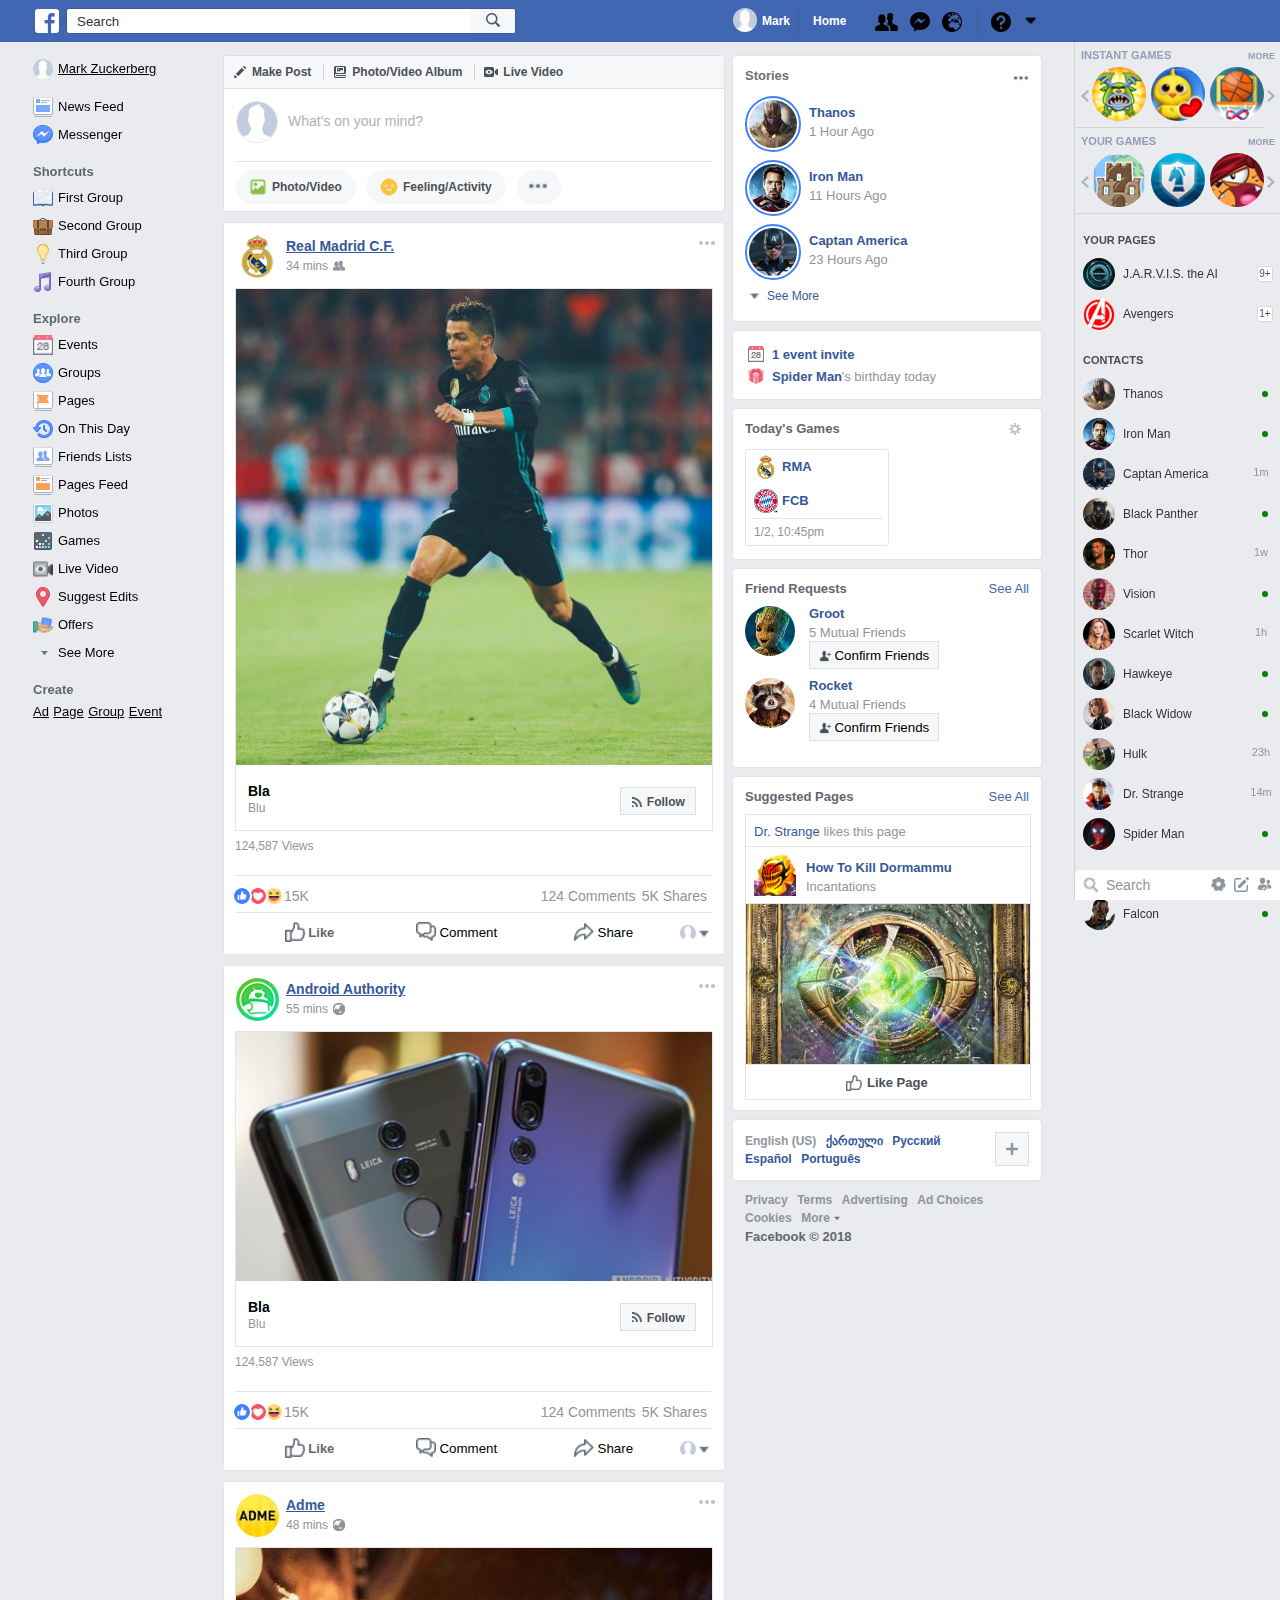
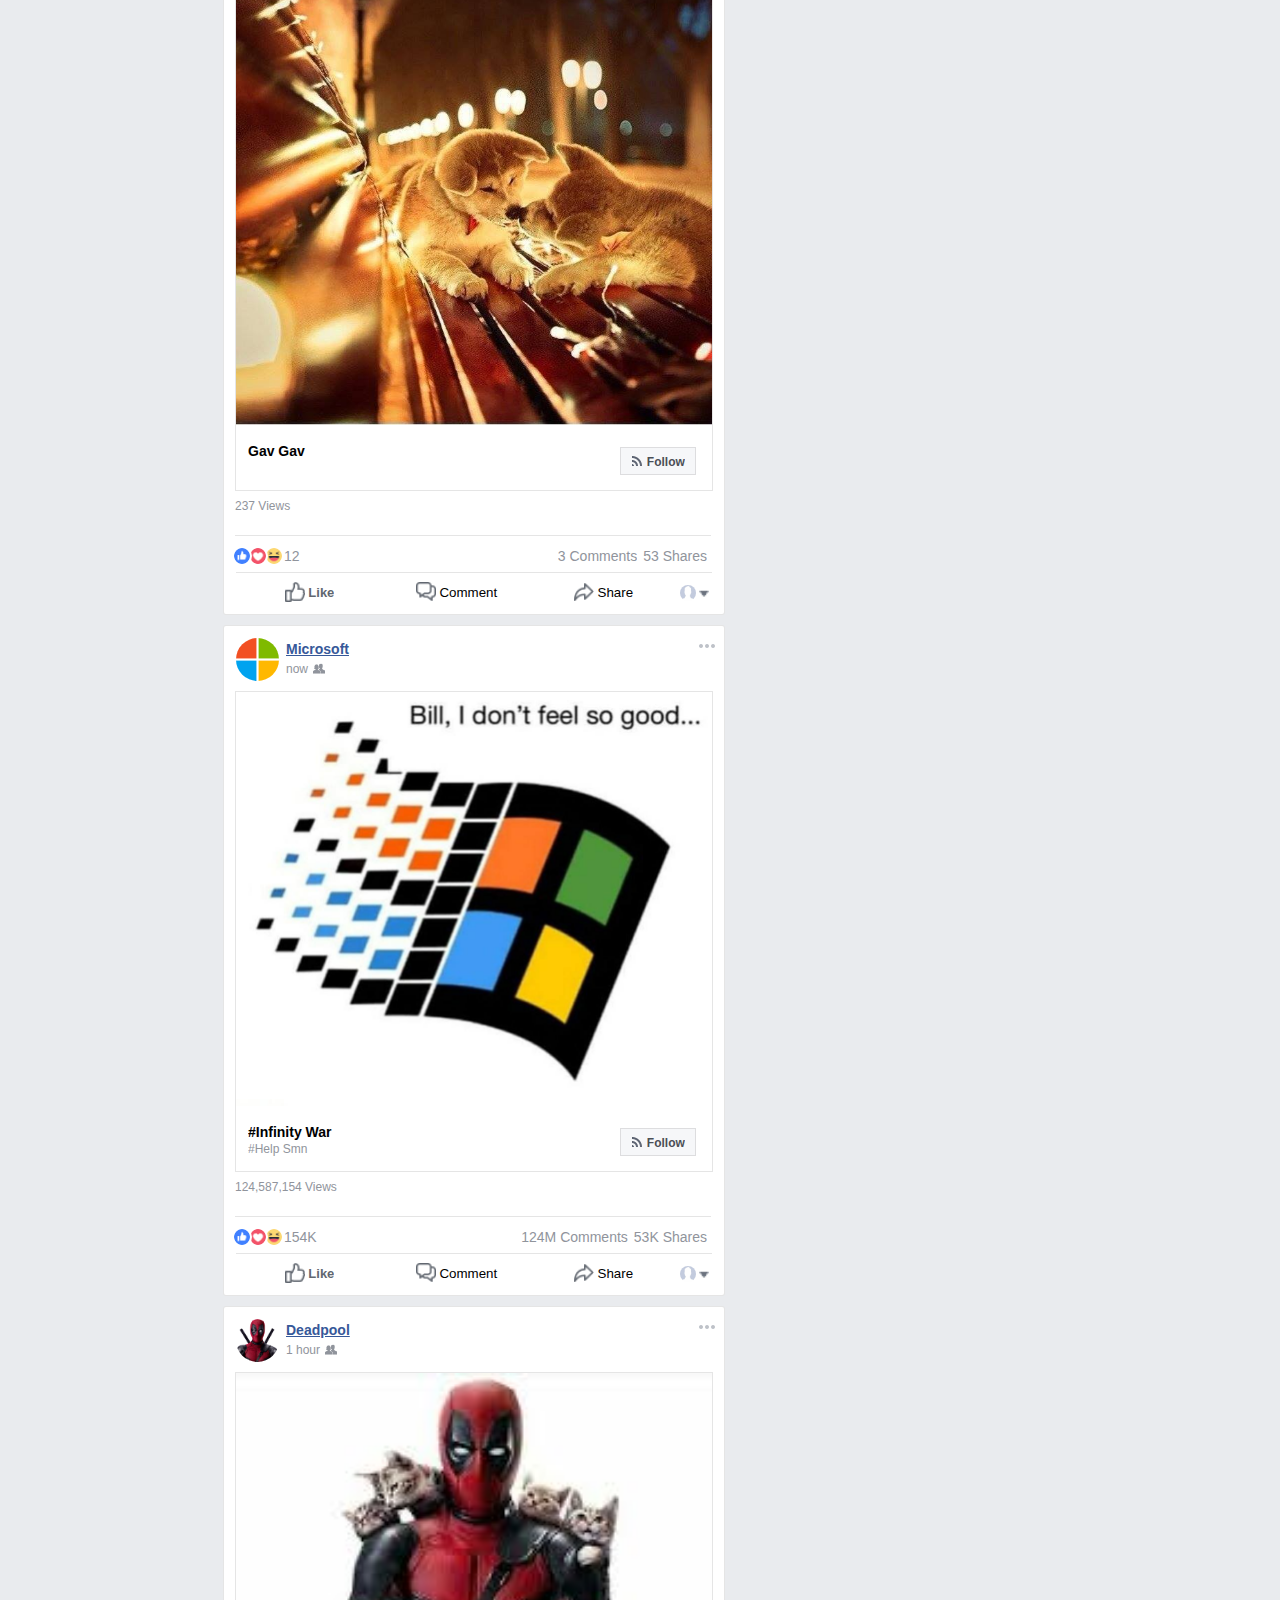
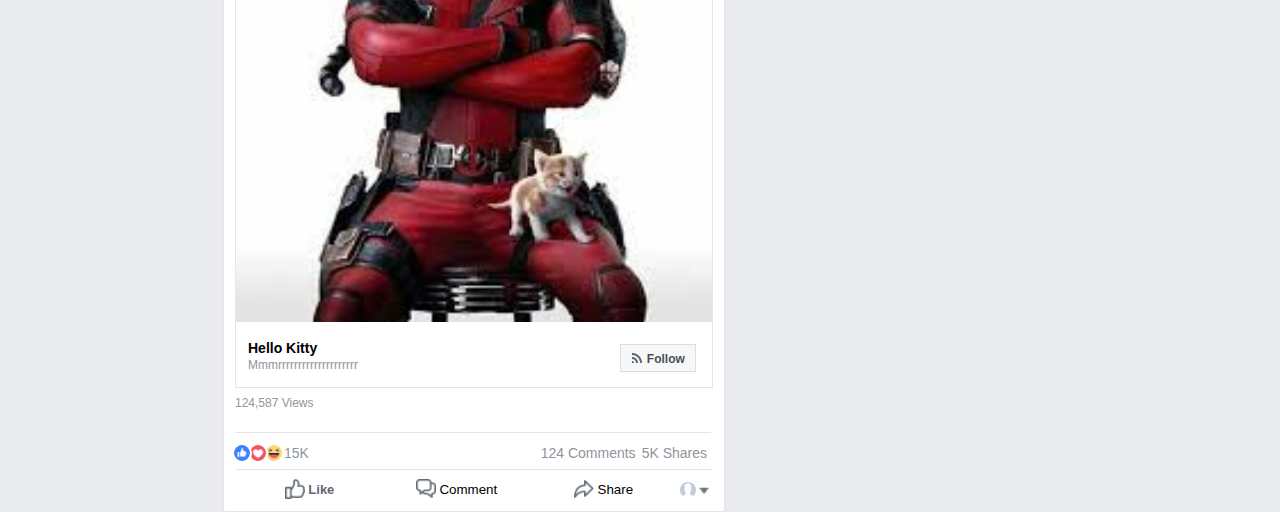
==== commit 8b4c3451: "Completed page-chat block" ====
--- a/index.html
+++ b/index.html
@@ -70,16 +70,16 @@
         <div class="page-holder">
           <div class='side-menu'>
             <div class='side-menu-wrapper'>
-              <div>
+              <div class='side-menu-wrapper__profile-block side-menu-wrapper__elmes-block'>
                 <a href="profile.html">
-                  <span class='profile'>
+                  <span class='profile side-menu-wrapper__elem'>
                     <img id="MenuProfilePhoto" class="profile-picture side-menu__profile-picture" src='images/profile_icon.jpg' />
                     <p id="ProfileFullName" class="side-menu__profile-name">Mark Zuckerberg</p>
                   </span>
                 </a>
               </div>
-              <div>
-                <div class='news-feed'>
+              <div class='side-menu-wrapper__news-block side-menu-wrapper__elmes-block'>
+                <div class='news-feed side-menu-wrapper__elem'>
                   <a href="index.html">
                     <span class='side-menu__image-text-bundle'>
                       <img id="NewsFeedImg" src='images/news_feed_icon.png' />
@@ -87,7 +87,7 @@
                     </span>
                   </a>
                 </div>
-                <div class='side-menu__messenger'>
+                <div class='side-menu__messenger side-menu-wrapper__elem'>
                   <a href="messenger.html">
                     <span class='side-menu__image-text-bundle'>
                       <img id="SideMenuMessengerImg" src='images/messenger_coloured_icon.png' />
@@ -96,109 +96,109 @@
                   </a>
                 </div>
               </div>
-              <div class='groups'>
+              <div class='side-menu-wrapper__groups side-menu-wrapper__elmes-block'>
                 <h4>Shortcuts</h4>
-                <a href="group1.html">
+                <a href="group1.html" class='side-menu-wrapper__elem'>
                   <span class='side-menu__image-text-bundle'>
                     <img id="FirstGroupImg" src='images/first_group_icon.png' />
                     <p id="FirstGroupName">First Group</p>
                   </span>
                 </a>
-                <a href="group2.html">
+                <a href="group2.html" class='side-menu-wrapper__elem'>
                   <span class='side-menu__image-text-bundle'>
                     <img id="SecondGroupImg" src='images/second_group_icon.png' />
                     <p id="SecondGroupName">Second Group</p>
                   </span>
                 </a>
-                <a href="group3.html">
+                <a href="group3.html" class='side-menu-wrapper__elem'>
                   <span class='side-menu__image-text-bundle'>
                     <img id="ThirdGroupImg" src='images/third_group_icon.png' />
                     <p id="ThirdGroupName">Third Group</p>
                   </span>
                 </a>
-                <a href="group4.html">
+                <a href="group4.html" class='side-menu-wrapper__elem'>
                   <span class='side-menu__image-text-bundle'>
                     <img id="FourthGroupImg" src='images/fourth_group_icon.png' />
                     <p id="FourthGroupName">Fourth Group</p>
                   </span>
                 </a>
               </div>
-              <div class='explore'>
+              <div class='side-menu-wrapper__explore side-menu-wrapper__elmes-block'>
                 <h4>Explore</h4>
-                <a href="events.html">
+                <a href="events.html" class='side-menu-wrapper__elem'>
                   <span class='side-menu__image-text-bundle'>
                     <img id="EventsImg" src='images/events_icon.png' />
                     <p id="EventsTitle">Events</p>
                   </span>
                 </a>
-                <a href="groups.html">
+                <a href="groups.html" class='side-menu-wrapper__elem'>
                   <span class='side-menu__image-text-bundle'>
                     <img id="GroupsImg" src='images/groups_icon.png' />
                     <p id="GroupsTitle">Groups</p>
                   </span>
                 </a>
-                <a href="pages.html">
+                <a href="pages.html" class='side-menu-wrapper__elem'>
                   <span class='side-menu__image-text-bundle'>
                     <img id="PagesImg" src='images/pages_icon.png' />
                     <p id="PagesTitle">Pages</p>
                   </span>
                 </a>
-                <a href="onthisday.html">
+                <a href="onthisday.html" class='side-menu-wrapper__elem'>
                   <span class='side-menu__image-text-bundle'>
                     <img id="OnThisDayImg" src='images/on_this_day_icon.png' />
                     <p id="OnThisDayTitle">On This Day</p>
                   </span>
                 </a>
-                <a href="friendslists.html">
+                <a href="friendslists.html" class='side-menu-wrapper__elem'>
                   <span class='side-menu__image-text-bundle'>
                     <img id="FriendsListsImg" src='images/friends_list_icon.png' />
                     <p id="FriendsListsTitle">Friends Lists</p>
                   </span>
                 </a>
-                <a href="pagesfeed.html">
+                <a href="pagesfeed.html" class='side-menu-wrapper__elem'>
                   <span class='side-menu__image-text-bundle'>
                     <img id="PagesFeedImg" src='images/pages_feed_icon.png' />
                     <p id="PagesFeedTitle">Pages Feed</p>
                   </span>
                 </a>
-                <a href="photos.html">
+                <a href="photos.html" class='side-menu-wrapper__elem'>
                   <span class='side-menu__image-text-bundle'>
                     <img id="PhotosImg" src='images/photos_icon.png' />
                     <p id="PhotosTitle">Photos</p>
                   </span>
                 </a>
-                <a href="games.html">
+                <a href="games.html" class='side-menu-wrapper__elem'>
                   <span class='side-menu__image-text-bundle'>
                     <img id="GamesImg" src='images/games_icon.png' />
                     <p id="GamesTitle">Games</p>
                   </span>
                 </a>
-                <a href="livevideo.html">
+                <a href="livevideo.html" class='side-menu-wrapper__elem'>
                   <span class='side-menu__image-text-bundle'>
                     <img id="LiveVideoImg" src='images/live_video_icon.png' />
                     <p id="LiveVideoTitle">Live Video</p>
                   </span>
                 </a>
-                <a href="suggestedits.html">
+                <a href="suggestedits.html" class='side-menu-wrapper__elem'>
                   <span class='side-menu__image-text-bundle'>
                     <img id="SuggestEditsImg" src='images/suggest_edits_icon.png' />
                     <p id="SuggestEditsTitle">Suggest Edits</p>
                   </span>
                 </a>
-                <a href="offers.html">
+                <a href="offers.html" class='side-menu-wrapper__elem'>
                   <span class='side-menu__image-text-bundle'>
                     <img id="OffersImg" src='images/offers_icon.png' />
                     <p id="OffersTitle">Offers</p>
                   </span>
                 </a>
-                <a href="">
+                <a href="" class='side-menu-wrapper__elem'>
                   <span class='side-menu__image-text-bundle'>
                     <img id="SeeMoreImg" src='images/triangle_menu_icon.png' />
                     <p id="SeeMoreTitle">See More</p>
                   </span>
                 </a>
               </div>
-              <div class='create'>
+              <div class='side-menu-wrapper__create side-menu-wrapper__elmes-block'>
                 <h4>Create</h4>
                 <span>
                   <a href="createad.html">Ad</a>
@@ -219,16 +219,16 @@
             <div class='timeline'>
               <div id='PostComposer' class='post-composer'>
                 <div id='ComposerBar' class='post-composer__top-bar'>
-                  <span class='composertypes'>
-                    <img id='MakePostImg' src='' />
+                  <span class='post-composer__top-bar_elem post-composer__top-bar_elem-border'>
+                    <img id='MakePostImg' src='images/make_post_icon.png' />
                     <span id='MakePostTitle'>Make Post</span>
                   </span>
-                  <span class='composertypes'>
-                    <img id='PhotoVideoPostImg' src='' />
+                  <span class='post-composer__top-bar_elem post-composer__top-bar_elem-border'>
+                    <img id='PhotoVideoPostImg' src='images/add_albums_icon.png' />
                     <span id='PhotoVideoPostTitle'>Photo/Video Album</span>
                   </span>
-                  <span class='composertypes'>
-                    <img id='LiveVideoPostImg' src='' />
+                  <span class='post-composer__top-bar_elem'>
+                    <img id='LiveVideoPostImg' src='images/live_video_black_icon.png' />
                     <span id='LiveVideoPostTitle'>Live Video</span>
                   </span>
                 </div>
@@ -529,16 +529,16 @@
                   <div class='post-body-content'>
                     <div class='post-body-content__owner-info'>
                       <div class='post-body-content__owner-info_owner-picture'>
-                        <img class='post-body-content__owner-info_owner-picture-img' src='images/post owners/real_madrid_icon.png'>
+                        <img class='post-body-content__owner-info_owner-picture-img' src='images/post owners/adme_icon.jpg'>
                       </div>
                       <div class='post-body-content__owner-text'>
                         <h5 class='post-body-content__owner-info_owner-name'>
-                          <a class='post-body-content__owner-info_owner-name-wrapper' href="">Real Madrid C.F.</a>
+                          <a class='post-body-content__owner-info_owner-name-wrapper' href="">Adme</a>
                         </h5>
                         <div class='post-body-content__owner-info_posting-time'>
-                          <div class='post-body-content__owner-info_posting-time-text'>34 mins</div>
+                          <div class='post-body-content__owner-info_posting-time-text'>48 mins</div>
                           <div class='post-body-content__owner-info_posting-visibility'>
-                            <img class='post-body-content__owner-info_posting-visibility-img' src='images/visibility_friends_icon.png'>
+                            <img class='post-body-content__owner-info_posting-visibility-img' src='images/visibility_world_icon.png'>
                           </div>
                         </div>
                       </div>
@@ -548,15 +548,15 @@
                       <div class='post-body-content__main-content_data'>
                         <div class='post-body-content__main-content_data-wrapper'>
                           <div class='post-body-content__main-content_data-wrapper-content'>
-
+                            <img src='images/posts/adme_post.jpg'>
                           </div>
                           <div class='post-body-content__main-content_data-wrapper-follow'>
                             <div class='post-body-content__main-content_data-wrapper-follow-title'>
                               <div class='post-body-content__main-content_data-wrapper-follow-title-main'>
-                                Bla
+                                Gav Gav
                               </div>
                               <div class='post-body-content__main-content_data-wrapper-follow-title-additional'>
-                                Blu
+                                
                               </div>
                             </div>
                             <div class='post-body-content__main-content_data-wrapper-follow-button'>
@@ -573,7 +573,7 @@
                         </div>
                         <div class='post-body-content__main-content_data-views-number'>
                           <div class='post-body-content__main-content_data-views-number-wrapper'>
-                            124,587 Views
+                            237 Views
                           </div>
                         </div>
                       </div>
@@ -589,15 +589,15 @@
                             <img class='post__laugh-emoji-icon' src='images/laugh_emoji.png'>
                           </div>
                           <div class='post-body-bottom__statistics-text'>
-                            15K
+                            12
                           </div>
                         </div>
                         <div class='post-body-bottom__likes-info-wrapper_post-statistics'>
                           <div class='post-body-bottom__statistics-text post-body-bottom__likes-info-wrapper_post-statistics-share'>
-                            5K Shares
+                            53 Shares
                           </div>
                           <div class='post-body-bottom__statistics-text post-body-bottom__likes-info-wrapper_post-statistics-comment'>
-                            124 Comments
+                            3 Comments
                           </div>
                         </div>
                       </div>
@@ -648,14 +648,14 @@
                   <div class='post-body-content'>
                     <div class='post-body-content__owner-info'>
                       <div class='post-body-content__owner-info_owner-picture'>
-                        <img class='post-body-content__owner-info_owner-picture-img' src='images/post owners/real_madrid_icon.png'>
+                        <img class='post-body-content__owner-info_owner-picture-img' src='images/post owners/microsoft.png'>
                       </div>
                       <div class='post-body-content__owner-text'>
                         <h5 class='post-body-content__owner-info_owner-name'>
-                          <a class='post-body-content__owner-info_owner-name-wrapper' href="">Real Madrid C.F.</a>
+                          <a class='post-body-content__owner-info_owner-name-wrapper' href="">Microsoft</a>
                         </h5>
                         <div class='post-body-content__owner-info_posting-time'>
-                          <div class='post-body-content__owner-info_posting-time-text'>34 mins</div>
+                          <div class='post-body-content__owner-info_posting-time-text'>now</div>
                           <div class='post-body-content__owner-info_posting-visibility'>
                             <img class='post-body-content__owner-info_posting-visibility-img' src='images/visibility_friends_icon.png'>
                           </div>
@@ -667,15 +667,15 @@
                       <div class='post-body-content__main-content_data'>
                         <div class='post-body-content__main-content_data-wrapper'>
                           <div class='post-body-content__main-content_data-wrapper-content'>
-
+                            <img src='images/posts/windows_avengers_post.jpg'>
                           </div>
                           <div class='post-body-content__main-content_data-wrapper-follow'>
                             <div class='post-body-content__main-content_data-wrapper-follow-title'>
                               <div class='post-body-content__main-content_data-wrapper-follow-title-main'>
-                                Bla
+                                #Infinity War
                               </div>
                               <div class='post-body-content__main-content_data-wrapper-follow-title-additional'>
-                                Blu
+                                #Help smn
                               </div>
                             </div>
                             <div class='post-body-content__main-content_data-wrapper-follow-button'>
@@ -692,7 +692,7 @@
                         </div>
                         <div class='post-body-content__main-content_data-views-number'>
                           <div class='post-body-content__main-content_data-views-number-wrapper'>
-                            124,587 Views
+                            124,587,154 Views
                           </div>
                         </div>
                       </div>
@@ -708,15 +708,15 @@
                             <img class='post__laugh-emoji-icon' src='images/laugh_emoji.png'>
                           </div>
                           <div class='post-body-bottom__statistics-text'>
-                            15K
+                            154K
                           </div>
                         </div>
                         <div class='post-body-bottom__likes-info-wrapper_post-statistics'>
                           <div class='post-body-bottom__statistics-text post-body-bottom__likes-info-wrapper_post-statistics-share'>
-                            5K Shares
+                            53K Shares
                           </div>
                           <div class='post-body-bottom__statistics-text post-body-bottom__likes-info-wrapper_post-statistics-comment'>
-                            124 Comments
+                            124M Comments
                           </div>
                         </div>
                       </div>
@@ -759,7 +759,6 @@
                   </div>
                 </div>
 
-
                 <div class='post-body'>
                   <div class='post-body__options-button'>
                     <img class='post-body__options-button-img' src='images/options_icon.png'>
@@ -767,14 +766,14 @@
                   <div class='post-body-content'>
                     <div class='post-body-content__owner-info'>
                       <div class='post-body-content__owner-info_owner-picture'>
-                        <img class='post-body-content__owner-info_owner-picture-img' src='images/post owners/real_madrid_icon.png'>
+                        <img class='post-body-content__owner-info_owner-picture-img' src='images/post owners/deadpool.png'>
                       </div>
                       <div class='post-body-content__owner-text'>
                         <h5 class='post-body-content__owner-info_owner-name'>
-                          <a class='post-body-content__owner-info_owner-name-wrapper' href="">Real Madrid C.F.</a>
+                          <a class='post-body-content__owner-info_owner-name-wrapper' href="">Deadpool</a>
                         </h5>
                         <div class='post-body-content__owner-info_posting-time'>
-                          <div class='post-body-content__owner-info_posting-time-text'>34 mins</div>
+                          <div class='post-body-content__owner-info_posting-time-text'>1 hour</div>
                           <div class='post-body-content__owner-info_posting-visibility'>
                             <img class='post-body-content__owner-info_posting-visibility-img' src='images/visibility_friends_icon.png'>
                           </div>
@@ -786,15 +785,15 @@
                       <div class='post-body-content__main-content_data'>
                         <div class='post-body-content__main-content_data-wrapper'>
                           <div class='post-body-content__main-content_data-wrapper-content'>
-
+                            <img src='images/posts/deadpool_kittens.jpg'>
                           </div>
                           <div class='post-body-content__main-content_data-wrapper-follow'>
                             <div class='post-body-content__main-content_data-wrapper-follow-title'>
                               <div class='post-body-content__main-content_data-wrapper-follow-title-main'>
-                                Bla
+                                Hello Kitty
                               </div>
                               <div class='post-body-content__main-content_data-wrapper-follow-title-additional'>
-                                Blu
+                                mmmrrrrrrrrrrrrrrrrrrrr
                               </div>
                             </div>
                             <div class='post-body-content__main-content_data-wrapper-follow-button'>
@@ -1418,8 +1417,11 @@
           </div>
 
           <div class='page-chat-wrapper__search-bar'>
-            <img src=''>
-            <div></div>
+            <img src='images/search_gray_icon.png'>
+            <div class='page-chat-wrapper__search-bar_text'>Search</div>
+            <img src='images/gear_search_bar_icon.png'>
+            <img src='images/new_message_icon.png'>
+            <img src='images/friends_search_bar_icon.png'>
           </div>
         </div>
       </div>
--- a/styles/styles.css
+++ b/styles/styles.css
@@ -275,11 +275,9 @@
 }
 
 .side-menu-wrapper{
+	float: left;
+	position: fixed;
 	width:180px;
-	padding-top: 12px;
-	position: fixed;
-	background: #ccc;
-	float: left;
 }
 
 .side-menu__profile{
@@ -314,10 +312,34 @@
 
 .side-menu-wrapper h4{
 	margin: 0;
-	line-height: 17px;
 	padding-top: 4px;
 	padding-bottom: 4px;
+	box-sizing: border-box;
+	line-height: 17px;
+  font-weight: 600;
+  overflow: hidden;
+	text-align: left;
+  white-space: nowrap;
+	font-size: 13px; 
 	color: #626673;
+}
+
+.side-menu-wrapper__elem{
+	display: block;
+	position: relative;
+	height: 28px;
+	width: 100%;
+	padding: 0;
+	margin: 0;
+	border: 0;
+}
+
+.side-menu-wrapper__elmes-block{
+	display: block;
+	position: relative;
+	height: auto;
+	width: 100%;
+	padding-bottom: 10px;
 }
 
 .side-menu__profile-picture{
@@ -410,6 +432,43 @@
 	font-size: 14px;
 	background-color: #f6f7f9;
 	border-bottom: 1px solid #dddfe2;
+}
+
+.post-composer__top-bar_elem{
+	float: left;
+	display: block;
+	position: relative;
+	height: 100%;
+	width: auto;
+	padding: 0 8px;
+}
+
+.post-composer__top-bar_elem img{
+	float: left;
+	display: block;
+	position: relative;
+	height: 14px;
+	width: 14px;
+	padding: 1px;
+}
+
+.post-composer__top-bar_elem span{
+	float: left;
+	display: block;
+	position: relative;
+	padding: 0 4px;
+	box-sizing: border-box;
+	line-height: 16px;
+  font-weight: 600;
+  overflow: hidden;
+	text-align: center;
+  white-space: nowrap;
+	font-size: 12px; 
+	color: #4b4f56;
+}
+
+.post-composer__top-bar_elem-border{
+	border-right: 1px solid #ced0d4;			
 }
 
 .post-composer__body{
@@ -2127,9 +2186,6 @@
 	color: #90949c;
 }
 
-
-
-
 .page-chat-wrapper__search-bar{
 	display: block;
 	position: fixed;
@@ -2139,6 +2195,31 @@
 	border-top-left-radius: 6px;
 	border-top-right-radius: 6px;
 	background-color: white;
+}
+
+.page-chat-wrapper__search-bar img{
+	float: left;
+	display: block;
+	position: relative;
+	width: 15px;
+	height: 15px;
+	padding: 7px 0 7px 8px;
+}
+
+.page-chat-wrapper__search-bar_text{
+	float: left;
+	display: block;
+	position: relative;
+	width: 105px;
+	padding: 0 8px;
+	box-sizing: border-box;
+	line-height: 30px;
+  font-weight: normal;
+  overflow: hidden;
+	text-align: left;
+  white-space: nowrap;
+	font-size: 14px; 
+	color: #90949c;
 }
 
 @media screen and (max-width: 1238px){
@@ -2156,7 +2237,6 @@
 	}
 }
 
-
 @media screen and (max-width: 1008px){
 	.side-menu-wrapper{
 		position: relative;;
